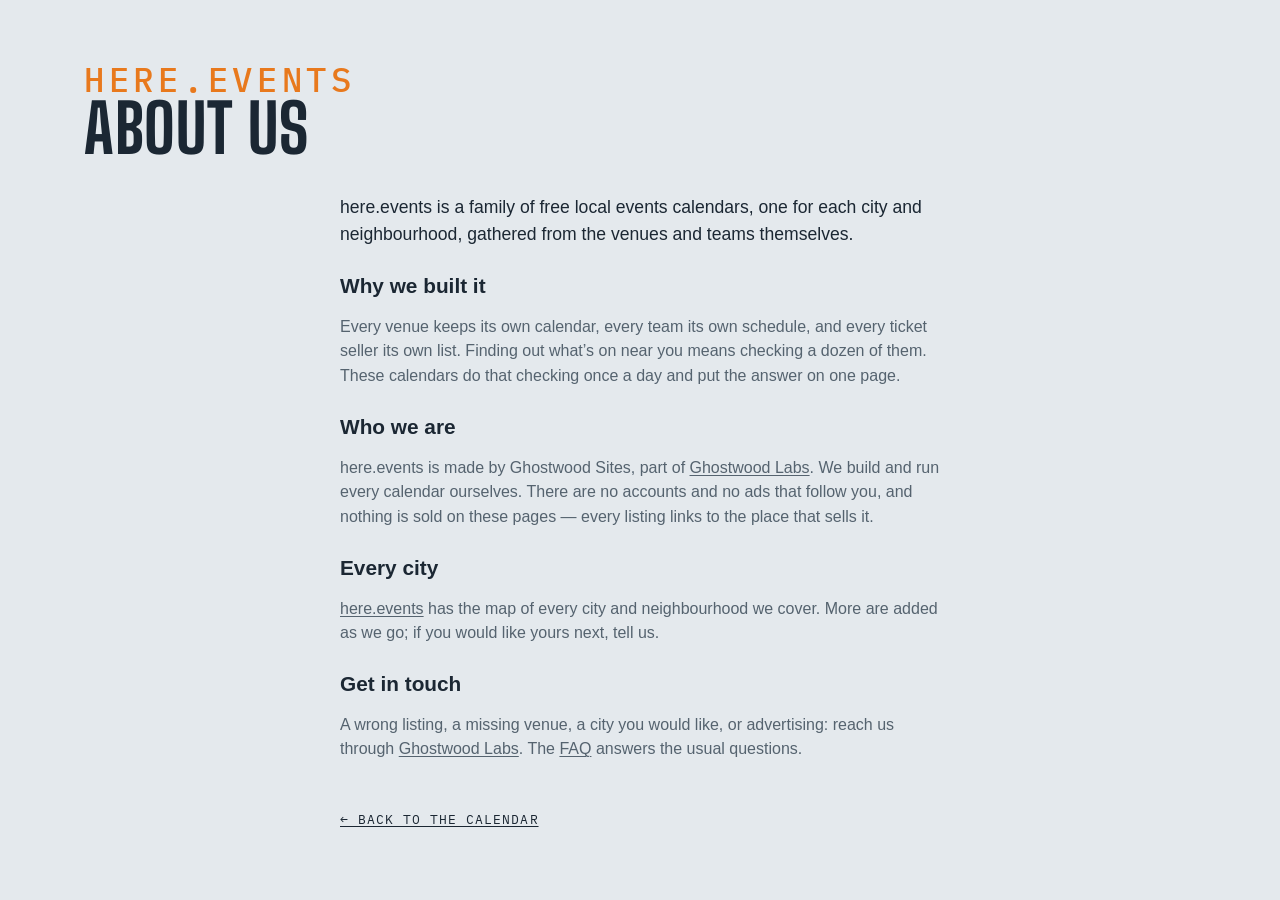
==== site/about.html @ b072924e "Sources and About Us as their own pages, FAQ the same on every site, More Cities centred Co-Authored" ====
<!DOCTYPE html>
<html lang="en">
<head>
<meta charset="utf-8">
<meta name="viewport" content="width=device-width, initial-scale=1, viewport-fit=cover">
<meta name="theme-color" media="(prefers-color-scheme: light)" content="#edf1f4">
<meta name="theme-color" media="(prefers-color-scheme: dark)" content="#141a20">
<script>
  try {
    var t = localStorage.getItem('lqa-theme');
    var PHONE = '(max-width: 640px), (pointer: coarse) and (max-height: 500px)';
    if ((t === 'light' || t === 'dark') && !matchMedia(PHONE).matches) document.documentElement.dataset.theme = t;
  } catch (e) { /* no storage — system it is */ }
</script>
<title>About Us — here.events</title>
<meta name="description" content="About here.events: free local events calendars for each city and neighbourhood, gathered from the venues and teams themselves.">
<link rel="icon" href="favicon.svg" type="image/svg+xml">
<link rel="preconnect" href="https://fonts.googleapis.com">
<link rel="preconnect" href="https://fonts.gstatic.com" crossorigin>
<link href="https://fonts.googleapis.com/css2?family=Big+Shoulders:opsz,wght@10..72,500;10..72,700&family=IBM+Plex+Mono:wght@400;500&display=swap" rel="stylesheet">
<link rel="stylesheet" href="styles.css?v=__V__">
<script src="city.js?v=__V__"></script>
</head>
<body>

<!-- the Ghostwood Labs mark, drawn once; the masthead and the footer <use> it -->
<svg width="0" height="0" style="position:absolute" aria-hidden="true">
  <symbol id="gw-mark" viewBox="0 0 576 576">
    <g fill="none" stroke="currentColor" stroke-width="24" stroke-linecap="round" stroke-linejoin="round">
      <path d="M300.19 51.03A26 26 0 0 1 275.81 51.03L235.63 29.71A26 26 0 0 0 210.57 30.08L103.63 91.02A26 26 0 0 0 90.5 113.61L90.5 161.4A26 26 0 0 1 77.38 183.98L39.62 205.52A26 26 0 0 0 26.5 228.1L26.5 347.9A26 26 0 0 0 39.62 370.48L77.38 392.02A26 26 0 0 1 90.5 414.6L90.5 462.39A26 26 0 0 0 103.63 484.98L210.57 545.92A26 26 0 0 0 235.63 546.29L275.81 524.97A26 26 0 0 1 300.19 524.97L340.37 546.29A26 26 0 0 0 365.43 545.92L472.37 484.98A26 26 0 0 0 485.5 462.39L485.5 414.6A26 26 0 0 1 498.62 392.02L536.38 370.48A26 26 0 0 0 549.5 347.9L549.5 228.1A26 26 0 0 0 536.38 205.52L498.62 183.98A26 26 0 0 1 485.5 161.4L485.5 113.61A26 26 0 0 0 472.37 91.02L365.43 30.08A26 26 0 0 0 340.37 29.71L300.19 51.03Z"/>
      <path d="M288 57.5L288 177.5"/>
      <path d="M288 518.5L288 403.5"/>
      <path d="M90.5 176.5L144.63 204.58A26 26 0 0 0 169.19 204.26L209.58 181.92A26 26 0 0 0 223 159.17L223 101.5L158.5 137.5"/>
      <path d="M485.5 176.5L431.37 204.58A26 26 0 0 1 406.81 204.26L366.42 181.92A26 26 0 0 1 353 159.17L353 101.5L417.5 137.5"/>
      <path d="M157 211L157 287.5"/>
      <path d="M419 211L419 287.5"/>
      <path d="M90.5 399.5L144.63 371.42A26 26 0 0 1 169.19 371.74L209.58 394.08A26 26 0 0 1 223 416.83L223 474.5L158.5 438.5"/>
      <path d="M485.5 399.5L431.37 371.42A26 26 0 0 0 406.81 371.74L366.42 394.08A26 26 0 0 0 353 416.83L353 474.5L417.5 438.5"/>
      <path d="M26.5 288L92 325.5L92 250.5"/>
      <path d="M549.5 288L484 325.5L484 250.5"/>
    </g>
  </symbol>
</svg>

<!-- About us (Steve, 2026-10-29: "Create an about us section just to the left of FAQ, make it work
     the same"): one shared page for every city, word for word, like the FAQ. Styled by .ad-page. -->
<header class="masthead">
  <div class="masthead-text">
    <p class="eyebrow">here.events</p>
    <h1>About Us</h1>
  </div>
</header>
<main class="ad-page about-page">
  <p class="ad-lead">here.events is a family of free local events calendars, one for each city and neighbourhood, gathered from the venues and teams themselves.</p>

  <h2>Why we built it</h2>
  <p>Every venue keeps its own calendar, every team its own schedule, and every ticket seller its own list. Finding out what’s on near you means checking a dozen of them. These calendars do that checking once a day and put the answer on one page.</p>

  <h2>Who we are</h2>
  <p>here.events is made by Ghostwood Sites, part of <a href="https://ghostwoodlabs.com/" rel="noopener">Ghostwood Labs</a>. We build and run every calendar ourselves. There are no accounts and no ads that follow you, and nothing is sold on these pages — every listing links to the place that sells it.</p>

  <h2>Every city</h2>
  <p><a href="https://here.events/">here.events</a> has the map of every city and neighbourhood we cover. More are added as we go; if you would like yours next, tell us.</p>

  <h2>Get in touch</h2>
  <p>A wrong listing, a missing venue, a city you would like, or advertising: reach us through <a href="https://ghostwoodlabs.com/" rel="noopener">Ghostwood Labs</a>. The <a href="faq.html">FAQ</a> answers the usual questions.</p>

  <a class="ad-back" href="./">← Back to the calendar</a>
</main>
</body>
</html>
---- site/styles.css ----
/* Lower Queen Anne Events — overcast-sky palette, marquee display type. */

:root {
  --sky: #e4e9ed;        /* overcast paper (a step down from #edf1f4, Steve 2026-10-12: "a little less glaring") */
  --mist: #f7f9fb;       /* card surface (was pure white) */
  --ink: #1b2733;        /* Puget ink */
  --ink-soft: #55636f;
  --ink-bright: #1b2733; /* the logo: pure white in the dark palette, ink here */
  --line: #c3ccd4;
  --gold: #e8791d;       /* Space Needle "Galaxy Gold" */
  --gold-soft: #fbe9d8;
  /* Color coding is muted (a step back from the pure primaries) and each
     group keeps to its own family so a dot or stripe reads as what it is:
     venues are cool (blue → violet → teal), event types are warm (yellow →
     orange → red → pink). */
  /* venue hues (chips, grid ticks, agenda tags): a sweep from teal through
     blue and violet to magenta, neighbors alternating light and dark */
  /* all three families sit a step back from the pure primaries: the same
     hues, less glare, so the stripes and ticks read after the titles */
  --v-fiserv: #9e2e2e; --v-amfam: #2e9e4f; --v-panther: #6f2e9e; --v-mhl: #9e902e; --v-riverside: #2e8b9e; --v-pabst: #9e2e6b; /* the rooms, one hue each (city.js cssVar), spread round the wheel */
  --v-uihlein: #4a9e2e; --v-wehr: #332e9e; --v-vogel: #9e532e; --v-bradley: #2e9e74; --v-amphitheater: #952e9e; --v-bmo: #879e2e;
  --v-rave: #2e669e; --v-turner: #9e2e45; --v-shank: #2e9e37; --v-cactus: #582e9e; --v-xray: #9e792e; --v-vivarium: #2e9e9a;
  --v-miramar: #9e2e82; --v-statefair: #619e2e;
  --venue-text: 72%;     /* how much of the venue hue the card's venue label keeps (light mode) */
  --tint: 26%;           /* the venue wash behind a series card (light mode; 13% in the dark palette) */
  --row-a: #f3f6f8; --row-b: #d6dde3; /* the list's rows alternate light and dark grey; only a series keeps its venue's hue (Steve, 2026-10-20) */
  /* event-type hues (calendar ticks, agenda right edge): concerts salmon and
     arts crimson keep clear of the brand orange; movies slate = "quiet" */
  --t-concert: #d9664f;
  --t-sports: #d4b106;
  --t-arts: #b8303f;
  --t-movie: #7a8a99;
  --t-community: #d63f9c;
  --t-expo: #2a9d8f;      /* conventions & expos: turquoise, the one hue the types didn't use */
  --t-bar: #c28a12;       /* bar nights: amber, an ale between the sports yellow and concert salmon */
  --alert: #e02b26;       /* cancelled / postponed notes: plain bright red */
  --barh-base: 3.4rem;   /* the pinned filter bar's height (chips 2.25rem + padding) */
  --titleh: 1.7rem;      /* the bar's title line (1.2rem + .5rem gap), added while scrolled */
  --barh: var(--barh-base); /* what the sticky things below the bar offset by */
  --rule: color-mix(in srgb, var(--line), var(--ink-soft)); /* list dividers: a step brighter than --line */
  /* the scorebug (the live game block, .tf-bug): a light panel in this theme, the broadcast's charcoal in the dark one (Steve, 2026-10-12: the charcoal panel on the light card looked bad) */
  --bug-bg: #f9fafb; --bug-frame: #c9d2da; --bug-ink: #1b2733; --bug-soft: #55636f; --bug-dim: #7c8894; --bug-rowline: #d5dce3; --bug-off: #b3bcc5; --bug-muted: #6b7784; --bug-score-bg: #ffffff; --bug-shadow: rgba(15, 25, 35, .10); --bug-redzone: #c8261f;
  --bug-bw: 1px; --frame: var(--line); --frame-w: 1px; /* the game block's frame and the bug's rules: hairlines in the card's line colour here, the 2px broadcast frame in the dark theme (Steve, 2026-10-12: "soften … the borders in general") */
  --cell-mix: 22%; --cell-ink: var(--ink); --cell-bar: 4px; --cell-shadow: none; /* the bug's team cells: a wash of the club colour with a bar of it at the left and ink type, instead of the solid cell ("soften the colors here") */
  --tick-mix: var(--ink); --tick-pct: 65%; /* the refresh countdown ring: the club's colour mixed toward ink here, toward white on the dark ground (the mix itself is written in the .tf-refresh rule: a token holding var(--team-2) would resolve here on :root, where no club colour exists, and come out empty) */
  --dot: color-mix(in srgb, var(--ink-soft) 40%, transparent); /* the dotted underline under the watch strip's links */
  --display: "Big Shoulders", "Arial Narrow", sans-serif;
  --body: -apple-system, BlinkMacSystemFont, "Segoe UI", "Helvetica Neue", sans-serif;
  --mono: "IBM Plex Mono", ui-monospace, Menlo, monospace;
}
/* Dark palette. Applies when the system prefers dark and the visitor hasn't
   picked Light, or whenever they've picked Dark (the toggle sets
   data-theme on <html>; "system" leaves it unset). The two blocks must
   stay identical — CSS has no way to give one ruleset two unrelated
   conditions. */
@media (prefers-color-scheme: dark) {
  :root:not([data-theme="light"]) {
    color-scheme: dark;
    --sky: #141a20; --mist: #1d252e; --ink: #e8edf1; --ink-soft: #9aa7b2; --ink-bright: #ffffff;
    --line: #333f4a; --gold: #f08a33; --gold-soft: #3a2a1a;
    --v-fiserv: #ea8686; --v-amfam: #86eaa3; --v-panther: #c086ea; --v-mhl: #eadd86; --v-riverside: #86d9ea; --v-pabst: #ea86bc;
    --v-uihlein: #9fea86; --v-wehr: #8a86ea; --v-vogel: #eaa786; --v-bradley: #86eac4; --v-amphitheater: #e186ea; --v-bmo: #d5ea86;
    --v-rave: #86b7ea; --v-turner: #ea869a; --v-shank: #86ea8e; --v-cactus: #ab86ea; --v-xray: #eac886; --v-vivarium: #86eae6;
    --v-miramar: #ea86d0; --v-statefair: #b3ea86;
    --venue-text: 100%; --tint: 13%;
    --row-a: #1e252c; --row-b: #2c343c;
    --t-concert: #f0806a; --t-sports: #f2d21b; --t-arts: #d63a4f;
    --t-movie: #8b9db0; --t-community: #e660a8; --t-expo: #4fd1c5; --t-bar: #e3ad3c; --alert: #ff4b3e;
    --bug-bg: #2b2d30; --bug-frame: #c9cdd2; --bug-ink: #f4f4f4; --bug-soft: #d5d8dc; --bug-dim: #b9bec4; --bug-rowline: #5c6167; --bug-off: #6a6d72; --bug-muted: #4a4f56; --bug-score-bg: #fafafa; --bug-shadow: rgba(0, 0, 0, .35); --bug-redzone: #ff7b7b;
  --bug-bw: 2px; --frame: var(--ink-soft); --frame-w: 2px; --cell-mix: 100%; --cell-ink: #fff; --cell-bar: 0px; --cell-shadow: 0 1px 2px rgba(0, 0, 0, .5);
    --bug-bw: 2px; --frame: var(--ink-soft); --frame-w: 2px; --cell-mix: 100%; --cell-ink: #fff; --cell-bar: 0px; --cell-shadow: 0 1px 2px rgba(0, 0, 0, .5);
    --tick-mix: white; --tick-pct: 45%;
    --dot: color-mix(in srgb, var(--ink-soft) 60%, transparent);
  }
}
:root[data-theme="dark"] {
  color-scheme: dark;
  --sky: #141a20; --mist: #1d252e; --ink: #e8edf1; --ink-soft: #9aa7b2; --ink-bright: #ffffff;
  --line: #333f4a; --gold: #f08a33; --gold-soft: #3a2a1a;
  --v-fiserv: #ea8686; --v-amfam: #86eaa3; --v-panther: #c086ea; --v-mhl: #eadd86; --v-riverside: #86d9ea; --v-pabst: #ea86bc;
  --v-uihlein: #9fea86; --v-wehr: #8a86ea; --v-vogel: #eaa786; --v-bradley: #86eac4; --v-amphitheater: #e186ea; --v-bmo: #d5ea86;
  --v-rave: #86b7ea; --v-turner: #ea869a; --v-shank: #86ea8e; --v-cactus: #ab86ea; --v-xray: #eac886; --v-vivarium: #86eae6;
  --v-miramar: #ea86d0; --v-statefair: #b3ea86;
  --venue-text: 100%; --tint: 13%;
  --row-a: #1e252c; --row-b: #2c343c;
  --t-concert: #f0806a; --t-sports: #f2d21b; --t-arts: #d63a4f;
  --t-movie: #8b9db0; --t-community: #e660a8; --t-expo: #4fd1c5; --t-bar: #e3ad3c; --alert: #ff4b3e;
  --bug-bg: #2b2d30; --bug-frame: #c9cdd2; --bug-ink: #f4f4f4; --bug-soft: #d5d8dc; --bug-dim: #b9bec4; --bug-rowline: #5c6167; --bug-off: #6a6d72; --bug-muted: #4a4f56; --bug-score-bg: #fafafa; --bug-shadow: rgba(0, 0, 0, .35); --bug-redzone: #ff7b7b;
  --tick-mix: white; --tick-pct: 45%;
  --dot: color-mix(in srgb, var(--ink-soft) 60%, transparent);
}
:root[data-theme="light"] { color-scheme: light; }

* { box-sizing: border-box; }
html { scroll-behavior: smooth; overflow-x: clip; } /* clip: the footer bleeds to the viewport edges */
@media (prefers-reduced-motion: reduce) { html { scroll-behavior: auto; } }
/* the page is 62rem wide, and steps wider on big screens so event names
   get a single line: the calendar column is fixed, so all of the extra
   width goes to the cards (the footer line follows) */
:root { --pagew: 62rem; }
@media (min-width: 1180px) { :root { --pagew: 72rem; } }
@media (min-width: 1360px) { :root { --pagew: 80rem; } }
body {
  /* no bottom padding: the sticky footer is the page's last thing, and any
     padding here would show as a blank band under it once the list is short.
     A column flex at least a viewport tall, so a short page (the Teams view
     with one team) still puts the footer at the bottom edge */
  display: flex; flex-direction: column; min-height: 100vh; min-height: 100dvh;
  margin: 0 auto; padding: 0 1.25rem; max-width: var(--pagew);
  background: var(--sky); color: var(--ink);
  font: 16px/1.55 var(--body);
}
/* flex items refuse to shrink below their content's minimum width, so one
   unwrappable line (a TV listing, the compact bar's title) would push a whole
   section past a phone's edge; let them shrink like blocks */
body > * { min-width: 0; }
a { color: inherit; text-underline-offset: 2px; }
:focus-visible { outline: 2px solid var(--ink-soft); outline-offset: 2px; }

/* ---- masthead ---- */
.masthead {
  display: flex; flex-wrap: wrap; gap: 1.5rem; align-items: flex-end;
  justify-content: space-between; padding: 2.5rem 0 1rem;
}
.eyebrow {
  font-family: var(--mono); font-size: .8rem; letter-spacing: .12em;
  text-transform: uppercase; color: var(--gold); margin: 0 0 .3rem;
}
h1 {
  font-family: var(--display); font-weight: 700; font-size: clamp(2.6rem, 7vw, 4.2rem);
  line-height: .92; text-transform: uppercase; letter-spacing: .01em; margin: 0;
}
.masthead-text { min-width: 0; max-width: 100%; } /* a flex item would grow to its widest line and push past a phone's edge */
/* "More Cities" (See All until 2026-10-13, Other Places until 2026-10-18): the pill before the theme pill, to the same map (Steve, 2026-10-12); in the pinned bar the chip's text folds away and the map glyph stays */
/* Add To My Calendar: the first of the masthead's tools (Steve, 2026-10-26, "should move here" — beside More Cities; in the bar from 2026-09-16 until then), sized like the More Cities pill beside it */
.masthead-tools #subscribeBtn { order: 3; display: inline-flex; align-items: center; gap: .45rem; min-height: calc(1.7rem + 8px); padding: 0 .95em; }
.masthead-tools #subscribeBtn svg { width: 1rem; height: 1rem; flex: none; }
.masthead-tools #subscribeBtn:hover { border-color: var(--ink-soft); }
.bar-title .masthead-tools #subscribeBtn { min-height: 1.7rem; padding: 0 .5em; } /* icon-only in the title line, like the pill (the label rule is .bar-title .masthead-tools .chip span) */
.masthead-tools .see-all { order: 4; display: inline-flex; align-items: center; gap: .45rem; min-height: calc(1.7rem + 8px); padding: 0 .95em; text-decoration: none; }
.masthead-tools .see-all svg { width: 1rem; height: 1rem; fill: none; stroke: currentColor; stroke-width: 1.6; stroke-linejoin: round; stroke-linecap: round; }
.masthead-tools .see-all:hover { border-color: var(--ink-soft); }
.bar-title .masthead-tools .see-all { min-height: 1.7rem; padding: 0 .5em; }
/* the mark and the name as one thing: the mark stretches to the text's
   height (eyebrow + title) and keeps square, in the footer mark's white */
.masthead { --mast-title: clamp(2.6rem, 7vw, 4.2rem); } /* the title's size; the eyebrow and the mark are cut from it */
.masthead h1 { font-size: var(--mast-title); }
/* the picture (Steve, 2026-09-21: line art, the Needle's crown the focus):
   the top of the Space Needle from the Highsmith aerial, traced to single
   smooth lines at build (a gradient-magnitude pass over the photo, see the
   memory note), a 4.5:1 window from the spire tip to the Queen Anne treeline
   with the Needle centred and the Cascades ridge behind
   (design/lqa-masthead-lines-gen.py). The
   drawing is a luminance mask (masthead-lines.png, white = line) over a box
   of ink, so the lines are the palette's own ink in either theme. A band
   behind the masthead, the Needle toward the right, dissolving into the page
   on every side — no hard edge where the art stops (Steve, 2026-09-21) */
.masthead { min-height: 11rem; overflow: hidden; isolation: isolate; } /* a slim band (Steve, 2026-09-20: minimal) */
.masthead-photo { /* the drawing fills the gap between the name and the theme pill (Steve, 2026-10-05: "in all the modes try to make it fill this space"): a flex item between them, as tall as the band (the negative margins reach over the band's padding) */
  order: 1; flex: 1 1 0; align-self: stretch; min-width: 0; z-index: -1;
  margin: -2.5rem 0 -1rem; pointer-events: none;
  background: #fff; opacity: .9; /* white lines on the dark palette, black on the light one (Steve: "white and black with antialiasing") */
  -webkit-mask-image: url(masthead-lines.png), linear-gradient(to right, transparent 0%, #000 10%, #000 92%, transparent 100%), linear-gradient(to bottom, #000 0%, #000 58%, transparent 100%);
  mask-image: url(masthead-lines.png), linear-gradient(to right, transparent 0%, #000 10%, #000 92%, transparent 100%), linear-gradient(to bottom, #000 0%, #000 58%, transparent 100%);
  -webkit-mask-size: auto 100%, 100% 100%, 100% 100%; mask-size: auto 100%, 100% 100%, 100% 100%; /* the drawing at the band's height, however wide the gap: the Needle stays whole, the ridge beside it shows as far as the gap allows */
  -webkit-mask-position: 50% 0%, 0 0, 0 0; mask-position: 50% 0%, 0 0, 0 0; /* the Needle is at the drawing's centre, so its spire is the centre of the gap at every width (Steve, 2026-10-05: "make the center the top of the needle") */
  -webkit-mask-repeat: no-repeat; mask-repeat: no-repeat;
  mask-mode: luminance, alpha, alpha;
  -webkit-mask-composite: source-in; mask-composite: intersect;
}
.masthead-tools { order: 2; }
:root[data-theme="light"] .masthead-photo { background: #000; opacity: .7; }
@media (prefers-color-scheme: light) { :root:not([data-theme="dark"]) .masthead-photo { background: #000; opacity: .7; } }
.masthead-text { position: relative; }
.masthead .eyebrow { font-size: calc(var(--mast-title) * .5); font-weight: 500; letter-spacing: .14em; margin-bottom: .1rem; line-height: 1; } /* "Seattle": half the title's size (Steve, 2026-09-16: twice the quarter it was), a shade bolder */
/* the masthead's tools (Steve, 2026-09-14): Add To My Calendar (back here
   2026-10-26), the More Cities pill and the theme pill at the masthead's
   right end — the bar below keeps its room for the switch, filters, search,
   the clubs and the season calendar chip */
.masthead { position: relative; }
.masthead-tools { display: flex; align-items: center; gap: .6rem; flex: none; margin-left: auto; }
.sub { color: var(--ink-soft); max-width: 34rem; margin: .8rem 0 0; }

.updated { /* the "Updated …" stamp: an eyebrow line under the title, spaced like the one above it */
  margin: .3rem 0 0; min-height: 1em;
}
/* Solid-ink pill with the page background as its text — a dark pill in
   light mode, a light one in dark — softened on hover (the event sheet's
   Tickets button). */
.btn-cal {
  display: inline-flex; align-items: center; gap: .55em; margin: auto 0;
  font: 600 1rem/1 var(--body); color: var(--sky); background: var(--ink);
  border: 0; border-radius: 999px; padding: .85em 1.4em .85em 1.15em; cursor: pointer;
  transition: background .15s, color .15s;
}
.btn-cal svg { width: 1.15em; height: 1.15em; flex: none; }
.btn-cal:hover { background: var(--ink-soft); color: var(--sky); }
/* the subscribe pop: app.js placeSubscribePop fixes it under the masthead's
   Add To My Calendar button (right edges aligned); these are the fallback
   position and the look */
.pop {
  position: absolute; right: 0; top: calc(100% + 1.1rem); z-index: 10;
  width: min(18rem, 100%); background: var(--mist); border: 1px solid var(--line);
  border-radius: 8px; padding: 1rem 1.1rem; box-shadow: 0 8px 28px rgba(15, 25, 35, .18);
  font-size: .92rem;
}
.pop p { margin: 0 0 .6rem; }
.pop > :last-child { margin-bottom: 0; }
/* everything in the pop sits on one centre line: the checkbox row, the
   three named calendar tiles, the QR / Copy Link chips, then the note */
.pop-tiles { display: grid; grid-template-columns: repeat(3, 4.6rem); justify-content: center; gap: .6rem; margin: 0 0 .7rem; }
.pop-tools { display: flex; justify-content: center; gap: .5rem; margin: 0 0 .9rem; }
.pop-tools .chip { display: inline-flex; align-items: center; gap: .4rem; text-decoration: none; padding: .45em .85em; }
.pop-tools .chip svg { width: 1rem; height: 1rem; flex: none; color: var(--gold); }
.pop-tools .chip:hover { border-color: var(--ink-soft); }
/* Copy Link: a check replaces the icon for a moment after copying */
.pop-tools .chip.is-done svg { display: none; }
.pop-tools .chip.is-done::before { content: "✓"; font-weight: 700; line-height: 1; }
.qr-panel { text-align: center; margin-bottom: .6rem; }
#qrImg {
  display: inline-block; width: 170px; height: 170px;
  background: #fff; padding: 6px; border-radius: 8px;
}
#qrImg svg { display: block; width: 100%; height: 100%; }
/* a tile: the service's icon over its name */
.tile {
  display: grid; justify-items: center; gap: .4rem;
  padding: .6rem .3rem .5rem; border: 1px solid var(--line); border-radius: 10px;
  background: var(--sky); text-decoration: none; color: var(--ink-soft);
}
.tile-logo { width: 2.4rem; height: 2.4rem; border-radius: 8px; object-fit: contain; }
.tile span { font-family: var(--mono); font-size: .62rem; text-transform: uppercase; letter-spacing: .08em; line-height: 1; }
.tile:hover { border-color: var(--ink-soft); color: var(--ink); }
/* ---- filter bar: one row of matching chips ---- */
/* Funnel (filters), Reset, Copy link, Add To Calendar, then the theme toggle
   at the right end. position: relative makes the bar the box the subscribe
   pop hangs from. */
.filterbar {
  display: flex; flex-wrap: nowrap; gap: .6rem; align-items: center;
  margin: .75rem 0 0; position: relative;
}
.filterbar > * { flex-shrink: 0; }
.filterbar .chip {
  display: inline-flex; align-items: center; gap: .45rem; min-height: 2.25rem;
  position: relative; /* for the visually-hidden labels in .is-tight */
}
.filterbar .chip svg { width: 1rem; height: 1rem; flex: none; }
.filterbar .chip:not(:disabled):hover { border-color: var(--ink-soft); }
/* the funnel's chevron is the panel's open/closed indicator. Its outline is
   deliberately the same whether or not a filter is active — Reset lighting
   up is the "something's filtered" signal. */
/* The bar can't wrap. When its content wouldn't fit — app.js measures and
   sets .is-tight — the view switch's words go (see .view-toggle); the labeled
   Add To My Calendar chip that used to shed its label here left the bar for
   the masthead 2026-10-26. */
/* the Teams chip is a switch: solid while its view is on show */
/* the view switch: list | month | home teams, a three-stop pill like the theme's (same rules, .view-toggle) */
.view-toggle[data-active="month"] .theme-knob { left: calc(3px + var(--tt)); }
.view-toggle[data-active="teams"] .theme-knob { left: calc(3px + 2 * var(--tt)); }
.view-toggle button[aria-checked="true"] { color: var(--sky); }
/* while the Teams view is up the agenda's own controls step aside — the
   filters, search, the Today floater, Add To Calendar and the phone's calendar chip */
html.teams-open .search-wrap,
html.teams-open .cal-toggle { display: none; } /* Add To Calendar stays: in Teams mode it offers the club's season feed */
html.teams-open #calToday { display: none; }
.cal-side:not(.is-float) .cal { margin-bottom: 1.6rem; } /* room for the TODAY tab below the docked card */
/* the search box: a chip that takes typing, a magnifier at its right end and
   no placeholder; it gives up width first when the row gets tight */
.filterbar .search-wrap { position: relative; display: flex; flex: 1 1 10rem; min-width: 10rem; max-width: none; } /* the whole of the row's slack (Steve, 2026-10-24, "span the full width"; capped at 28rem from 2026-09-15 until then) */ /* takes whatever room the row has left, never less than a word's worth: the chips drop their labels first (is-tight) */
#searchBox {
  width: 100%; font: 500 .85rem/1 var(--body); color: var(--ink); background: var(--mist);
  border: 1px solid var(--line); border-radius: 999px; padding: .5em 2.4em .5em .95em; min-height: 2.25rem;
  -webkit-appearance: none; appearance: none;
}
#searchBox::-webkit-search-cancel-button { margin-right: .2em; }
/* hover and focus both just brighten the edge — no orange ring on a text box */
#searchBox:hover { border-color: var(--ink-soft); }
#searchBox:focus, #searchBox:focus-visible { outline: none; border-color: var(--ink); }
.search-wrap svg {
  position: absolute; right: .85rem; top: 50%; width: 1rem; height: 1rem;
  transform: translateY(-50%); color: var(--ink-soft); pointer-events: none;
}
/* Right end of the bar, left to right: the calendar chip (narrow layouts
   only), then the season calendar chip (DOM order keeps the chips together;
   flex order places them); the search box grows to fill the gap before them.
   Add To My Calendar was the bar's last chip from 2026-09-16 to 2026-10-26. */
#calToggle { order: 2; }
#viewToggle { order: -1; } /* the view switch leads the bar in either mode (Steve, 2026-09-14) */
/* light / dark: a two-stop pill at the bar's right end, the ink knob
   sliding under the stop in effect (the system's side until a click) */
.theme-toggle {
  position: relative; display: inline-flex; order: 5;
  padding: 3px; border: 1px solid var(--line); border-radius: 999px; background: var(--mist);
}
.theme-toggle { --tt: 2rem; cursor: pointer; } /* stop width — wider on phones for the tap target; the rim and the knob are click targets too (a press anywhere steps the pill) */
.theme-toggle button {
  position: relative; z-index: 1; width: var(--tt); height: 1.7rem; cursor: pointer;
  background: none; border: 0; padding: 0; color: var(--ink-soft); border-radius: 999px;
  display: grid; place-items: center;
}
.theme-toggle button svg { width: 1rem; height: 1rem; }
.theme-toggle button[aria-checked="true"] { color: var(--sky); } /* still a click target: any stop flips */
.theme-toggle button:not([aria-checked="true"]):hover { color: var(--ink); }
.theme-knob {
  position: absolute; top: 3px; left: 3px; width: var(--tt); height: calc(100% - 6px);
  border-radius: 999px; background: var(--ink); transition: left .18s; /* ink knob, page-colored icon — like a checked box */
}
.theme-toggle[data-active="dark"] .theme-knob { left: calc(3px + var(--tt)); }
.theme-toggle[data-active="system"] .theme-knob { left: calc(3px + 2 * var(--tt)); }
@media (prefers-reduced-motion: reduce) { .theme-knob { transition: none; } }
/* the view stops carry their words — List · Month · Teams — while the bar has room (Steve, 2026-10-24,
   "span the full width … display text for the icons if there is space"; Kona first, every city the same day):
   is-tight (app.js fitFilterBar / fitTeamStrip) drops them back to icons, and the ink knob is measured under
   the lit stop by app.js placeKnob (--knob-x/--knob-w), whatever its width. After the .theme-toggle rules so
   width: auto wins. */
.view-toggle button { width: auto; min-width: var(--tt); padding: 0 .7rem 0 .55rem; gap: .4rem; display: inline-flex; align-items: center; justify-content: center; }
.view-toggle .vt-label { font: 500 .8rem/1 var(--body); letter-spacing: .01em; white-space: nowrap; }
.filterbar.is-tight .view-toggle button { padding: 0; width: var(--tt); }
.filterbar.is-tight .vt-label { display: none; }
.view-toggle[data-active] .theme-knob { left: var(--knob-x, 3px); width: var(--knob-w, var(--tt)); transition: left .18s, width .18s; }
@media (prefers-reduced-motion: reduce) { .view-toggle[data-active] .theme-knob { transition: none; } }
/* the Filter button rides at the end of the view pill, past a hairline, in every mode (Steve, 2026-10-24,
   "for all sites, and modes combine these"): icon + word like the stops, the word going with is-tight; while
   the panel is open it wears the ink like a knob of its own. It is not a stop: the knob never moves to it. */
.view-toggle .vt-filter { width: auto; min-width: var(--tt); padding: 0 .7rem 0 .55rem; } /* a stop like the others — no divider (Steve, 2026-10-24: "vert lines should be consistent") */
.filterbar.is-tight .view-toggle .vt-filter { width: auto; padding: 0 .35rem 0 .4rem; }
.view-toggle .vt-filter[aria-expanded="true"], .view-toggle .vt-filter[aria-expanded="true"]:hover { background: var(--ink); color: var(--sky); border-radius: 999px; }
/* the bar stays pinned at the top while the list scrolls (--barh is its
   height — the month dividers and the calendar strip stick just below it);
   the panel floats open under it, over the content, which stays put */
.filter-area {
  position: sticky; top: 0; z-index: 30; background: var(--sky);
  padding: .55rem 0 .6rem; margin-top: .2rem;
}
.filter-area .filterbar { margin: 0; }
/* the pinned bar's title: one slim line above the chips in the masthead's
   face, shown once the masthead itself has scrolled off; --titleh is what
   it adds to the bar, and html.is-scrolled adds that to --barh */
.bar-title { /* one size for all three parts */
  display: flex; align-items: baseline; gap: .9rem; white-space: nowrap;
  font-family: var(--display); font-weight: 700; font-size: 1.1rem; line-height: 1.2rem;
  text-transform: uppercase; letter-spacing: .02em; margin: 0 0 .5rem;
}
.bar-title[hidden] { display: none; } /* an author display beats the UA [hidden] rule */
.eyebrow[hidden], .bar-eyebrow[hidden] { display: none; } /* an empty eyebrow (a city with no neighbourhood) takes no room */
.bar-name { min-width: 0; overflow: hidden; text-overflow: ellipsis; } /* the title gives way first */
.bar-eyebrow { /* "Seattle" and "Updated …" in the masthead's eyebrow face */
  flex: none; font-family: var(--mono); font-weight: 400; letter-spacing: .08em; color: var(--gold);
}
#barUpdated { display: none; } /* the stamp is the footer's alone (Steve, 2026-09-16) */
html.is-scrolled { --titleh: 2.2rem; --barh: calc(var(--barh-base) + var(--titleh)); } /* the title line carries the masthead's tools while scrolled (app.js markStuck moves them): 1.7rem chips + the .5rem gap */
/* the tools in the title line: icon-only chips a size down, the theme pill scaled to match, at the line's right end (the pop still hangs from the bar below) */
.bar-title .masthead-tools { align-self: center; margin-left: auto; gap: .4rem; }
.bar-title .masthead-tools .chip { min-height: 1.7rem; padding: .2em .5em; }
.bar-title .masthead-tools .chip span { position: absolute; width: 1px; height: 1px; overflow: hidden; clip: rect(0 0 0 0); white-space: nowrap; }
.bar-title .masthead-tools .chip svg { width: 1rem; height: 1rem; }
.bar-title .theme-toggle { zoom: .8; }
.filter-panel {
  position: absolute; left: 0; right: 0; top: calc(100% + .5rem); z-index: 20;
  background: var(--mist); border: 1px solid var(--line);
  border-radius: 10px; padding: 1rem 1.1rem;
  box-shadow: 0 12px 36px rgba(0, 0, 0, .3);
  max-height: calc(100vh - 8rem); max-height: calc(100dvh - 8rem); overflow-y: auto;
}
/* Kayak-style panel: columns of checkbox rows, Select all | Clear all links
   per group, an "only" link on hover, and an event count on the right. */
/* the groups sit in columns with a rule between them (a rule above, on
   phones, where they stack) */
.fp-cols { display: grid; grid-template-columns: repeat(auto-fit, minmax(18rem, 1fr)); gap: 1.25rem 0; } /* wide enough that no name wraps; tablets get two columns */
.fp-group { padding: 0 1.25rem; min-width: 0; } /* columns share the width evenly; a long name clips with an ellipsis rather than pushing the next column out of the panel (2026-10-18, the neighbourhood rows) */
.fp-group:first-child { padding-left: 0; }
.fp-group:last-child { padding-right: 0; }
.fp-group + .fp-group { border-left: 1px solid var(--line); }
@media (max-width: 640px) {
  .fp-group { padding: 0; }
  .fp-group + .fp-group { border-left: 0; border-top: 1px solid var(--line); padding-top: 1.1rem; }
}
/* top row: preset chips (the lit one matches the current state) with the
   Sold Out and Holidays switches pushed to the right. They are switches, not
   allow boxes like the rows below (one narrows the list, one adds days), so
   they wear a pill-and-knob face instead of the tick box */
.fp-switch { position: relative; display: flex; align-items: center; gap: .5rem; cursor: pointer; }
.fp-switch input { position: absolute; opacity: 0; width: 1px; height: 1px; }
.sw {
  flex: none; width: 2rem; height: 1.15rem; position: relative;
  border: 1.5px solid var(--ink-soft); border-radius: 1rem; background: var(--mist);
  transition: background .15s, border-color .15s;
}
.sw::after {
  content: ""; position: absolute; top: .1rem; left: .1rem; width: .75rem; height: .75rem;
  border-radius: 50%; background: var(--ink-soft); transition: transform .15s, background .15s;
}
.fp-switch input:checked + .sw { background: var(--ink); border-color: var(--ink); }
.fp-switch input:checked + .sw::after { transform: translateX(.85rem); background: var(--mist); }
.fp-switch:hover .sw { border-color: var(--ink); }
.fp-switch input:focus-visible + .sw { outline: 2px solid var(--ink-soft); outline-offset: 2px; }
.fp-top { display: flex; align-items: center; gap: 1rem; padding: 0 1.25rem; margin: 0 0 1.1rem; }
/* one row that scrolls sideways at every width, never wraps (Steve,
   2026-09-22); a right-edge fade (.is-more-right, app.js presetEdge) says
   more chips sit beyond the edge and lifts once scrolled to the end */
.fp-presets { display: flex; flex-wrap: nowrap; align-items: center; gap: .4rem; flex: 1; min-width: 0; overflow-x: auto; scrollbar-width: none; padding: 2px 0; scroll-padding: 0 1rem; }
.fp-presets::-webkit-scrollbar { display: none; }
.fp-presets.is-more-right { -webkit-mask-image: linear-gradient(to right, #000 calc(100% - 2.6rem), transparent); mask-image: linear-gradient(to right, #000 calc(100% - 2.6rem), transparent); }
.fp-preset { flex: none; }
.fp-soldout { margin-left: auto; white-space: nowrap; flex: none; }
.fp-holidays { white-space: nowrap; flex: none; }
.fp-preset { font-size: .8rem; padding: .4em .85em; min-height: 2rem; }
.fp-preset:hover { border-color: var(--ink-soft); }
.fp-preset.is-on { background: var(--ink); color: var(--sky); border-color: var(--ink); }
.fp-group h3 {
  white-space: nowrap; /* never wraps (Steve, 2026-09-22) */
  font-family: var(--mono); font-size: .68rem; text-transform: uppercase;
  letter-spacing: .1em; color: var(--ink); margin: 0 0 .35rem; font-weight: 700; /* bold, ink (Steve, 2026-09-22) */
  display: flex; align-items: baseline; gap: .6rem;
}
/* All · None at the heading's right end: plain words in the heading's own face, not chips */
.fp-allnone { margin-left: auto; display: inline-flex; align-items: baseline; gap: .35rem; font-weight: 500; color: var(--ink-soft); } /* the links stay quiet next to the bold title */
.fp-allnone i { font-style: normal; opacity: .6; }
.fp-set { font: inherit; letter-spacing: inherit; text-transform: inherit; color: var(--ink-soft); background: none; border: 0; padding: 0; cursor: pointer; text-decoration: underline; text-decoration-color: color-mix(in srgb, var(--ink-soft) 50%, transparent); text-underline-offset: 2px; }
.fp-set:hover { color: var(--ink); text-decoration-color: currentColor; }
.fp-list { display: flex; flex-direction: column; }
.fp-list + h3 { margin-top: 1rem; } /* a second group stacked in the same column */
.fp-list[hidden] + h3 { margin-top: 0; } /* a group folded away leaves the next heading level with the other columns' */
.fp-row { display: flex; align-items: center; gap: .5rem; padding: .3rem .35rem; border-radius: 6px; }
.fp-row:hover { background: var(--sky); }
.fp-check { position: relative; display: flex; align-items: center; gap: .6rem; cursor: pointer; min-width: 0; }
/* the Show | Hide pair at the row's end (Steve, 2026-09-22, third pass):
   two small words joined into one pill. Neither lit = no preference; the
   lit one is ink. Hide lit strikes the row's name */
.fp-seg { flex: none; display: inline-flex; margin-left: auto; border: 1.5px solid var(--line); border-radius: 999px; background: var(--mist); overflow: hidden; }
.fp-seg-b {
  font: inherit; font-size: .68rem; line-height: 1; letter-spacing: .02em; color: var(--ink-soft);
  background: none; border: 0; padding: .28rem .55rem; margin: 0; cursor: pointer;
}
.fp-seg-b + .fp-seg-b { border-left: 1.5px solid var(--line); }
.fp-seg-b:hover { color: var(--ink); background: color-mix(in srgb, var(--ink) 8%, transparent); }
.fp-seg-b[aria-pressed="true"] { color: var(--mist); background: var(--ink); }
.fp-seg-b:focus-visible { outline: 2px solid var(--ink-soft); outline-offset: 2px; }
.fp-check:hover .fp-name { color: var(--ink); }
.fp-name { font-size: .88rem; display: flex; align-items: center; gap: .45rem; white-space: nowrap; min-width: 0; }
.fp-name > * { overflow: hidden; text-overflow: ellipsis; } /* never wraps; a too-narrow column clips with an ellipsis */
.fp-name a { text-decoration-color: var(--line); }
.fp-name a:hover { text-decoration-color: var(--ink-soft); }
.fp-row:has(.fp-seg[data-mode="ex"]) .fp-name { opacity: .55; } /* a hidden row reads dimmed — the colour change alone, no strike-through (Steve, 2026-10-05) */
/* a city-wide site folds its column by neighbourhood (seattle-events, 2026-10-18): the neighbourhood's row carries a chevron that
   opens the rooms under it, indented behind a hairline; its Show | Hide pair works every room at once */
.fp-hood .fp-name { font-weight: 600; }
.fp-fold { flex: none; width: 1.15rem; height: 1.15rem; display: inline-flex; align-items: center; justify-content: center; border: 0; border-radius: 4px; background: none; padding: 0; margin: 0 -.1rem 0 -.2rem; color: var(--ink-soft); cursor: pointer; }
.fp-fold:hover { color: var(--ink); background: color-mix(in srgb, var(--ink) 8%, transparent); }
.fp-fold svg { width: .72rem; height: .72rem; transition: transform .15s; }
.fp-fold[aria-expanded="true"] svg { transform: rotate(90deg); }
.fp-sub { display: flex; flex-direction: column; margin: 0 0 .25rem 1rem; padding-left: .3rem; border-left: 1px solid var(--line); }
.fp-sub[hidden] { display: none; }
.fp-tail .fp-name { color: var(--ink-soft); font-style: italic; } /* the "More rooms" row at a group's foot: the rooms the usual view hides, folded (2026-10-18) */
.fp-tail:has(.fp-seg[data-mode="ex"]) .fp-name { opacity: 1; } /* it is usually all-Hide; dimming it too would make it vanish */
/* three groups — the two venue lists (Lower Queen Anne the wider), Teams
   (Steve, 2026-09-20; Capacity rows dropped 2026-09-22) */
@media (min-width: 641px) and (max-width: 899px) { .fp-tree .fp-cols { grid-template-columns: 1.1fr 1fr; } .fp-tree .fp-group:nth-child(3) { grid-column: 1; border-left: 0; padding-left: 0; padding-right: 1.25rem; border-top: 1px solid var(--line); padding-top: 1rem; margin-top: -.25rem; } } /* tablets: two columns, Teams under Lower Queen Anne (three squeezed the headings into wraps) */
@media (min-width: 900px) { .fp-tree .fp-cols { grid-template-columns: 1.15fr 1fr 1fr; } .fp-tree { right: auto; width: min(100%, 58rem); } } /* three columns of about twelve rows each (Festivals under Home Teams, 2026-10-05); the panel no wider than they need — it used to run the toolbar's width and stretch the rows across it (Steve: "feel free to shrink the width of the filter pop up") */
.fp-note { font-family: var(--mono); font-size: .66rem; color: var(--ink-soft); letter-spacing: .04em; margin-left: .35rem; } /* a band's seat range after its name */
.chip {
  font: 500 .85rem/1 var(--body); cursor: pointer; border-radius: 999px;
  padding: .5em .95em; background: var(--mist); color: var(--ink);
  border: 1px solid var(--line);
}

/* ---- agenda layout: list + docked mini calendar ---- */
.agenda { margin-top: 1.6rem; }
/* the view note: one plain line above the list while the view is not the
   usual one, the way back at its right (app.js renderViewNote) */
.view-note { display: flex; align-items: center; gap: .8rem; flex-wrap: wrap; margin: 0 0 1.1rem; padding: .55rem .9rem; border: 1px solid var(--line); border-radius: 10px; background: var(--mist); font-size: .88rem; }
.fp-group h3[hidden], .fp-list[hidden] { display: none; } /* a group with no rows in this city folds away with its heading (the flex displays above would otherwise beat [hidden]; Steve, 2026-10-11) */
.view-note[hidden] { display: none; }
.view-note .chip { margin-left: auto; font-size: .78rem; padding: .3em .75em; min-height: 1.9rem; }
/* the toast: a word above the footer after hiding something from the sheet, with Undo */
.toast { position: fixed; left: 50%; bottom: calc(3.6rem + env(safe-area-inset-bottom)); transform: translateX(-50%); z-index: 40; display: flex; align-items: center; gap: 1rem; padding: .6rem .6rem .6rem 1rem; border-radius: 999px; background: var(--ink); color: var(--sky); font-size: .88rem; box-shadow: 0 12px 36px rgba(0, 0, 0, .35); max-width: calc(100vw - 2rem); }
.toast[hidden] { display: none; }
.toast button { font: 700 .82rem/1 var(--body); color: var(--gold); background: none; border: 1px solid color-mix(in srgb, var(--sky) 35%, transparent); border-radius: 999px; padding: .45em .9em; cursor: pointer; }
.toast button:hover { border-color: var(--sky); }
.agenda, .teams { margin-bottom: 1.5rem; } /* the gap above the footer (its own top margin is auto) */
.agenda-layout {
  display: grid; grid-template-columns: minmax(0, 1fr) 18rem;
  gap: 0 2.5rem; align-items: start;
}
.agenda-layout > ol { grid-column: 1; }
.cal-side { position: sticky; top: calc(var(--barh) + .5rem); grid-column: 2; grid-row: 1; } /* same offset under the bar as the pops */
/* the Add To Calendar pop hangs over the docked calendar (same width, same right edge)
   and is shorter, so the calendar steps out while the pop is open */
.cal-side:not(.is-float) .cal { transition: opacity .15s; }
html.pop-open .cal-side:not(.is-float) .cal { opacity: 0; pointer-events: none; }
/* Below the page's full width (62rem + padding) the calendar never docks —
   beside the list it would squeeze the cards to a sliver — so from here
   down it floats over the list instead. */
@media (max-width: 1023px) {
  .agenda-layout { display: flex; flex-direction: column; }
  /* the grid's align-items: start carries over; the strip must span the
     column or it shrinks to its content (it has none, so its right edge —
     where the handle hangs — would be the left edge of the page) */
  .cal-side { align-self: stretch; width: 100%; }
  /* a zero-height sticky strip, first in the column, carrying the handle
     (hanging off its right end) and the floating calendar; both ride along
     as the list scrolls */
  .cal-side { order: -1; height: 0; top: calc(var(--barh) + .5rem); z-index: 15; }
  .cal-side.is-float .cal {
    position: absolute; z-index: 14; right: 0; top: 0; /* right under the pinned bar */
    width: min(22rem, 100%);
    max-height: calc(100vh - 5rem); max-height: calc(100dvh - 5rem); overflow-y: auto;
  }
  .cal-side.is-float .cal-month { box-shadow: 0 12px 36px rgba(0, 0, 0, .3); }
}

/* ---- the Month view: the month's events, as the filters leave them, on one calendar ---- */
html.month-open .agenda-layout, html.month-open .cal-toggle { display: none; } /* the list and its mini calendar step aside; the board is the month */
/* ---- the month view: one continuous grid of weeks, square days (Steve, 2026-09-15) ----
   The grid runs from this month on with no end (app.js appends months as
   the sentinel nears the window), sized to the window: seven squares across,
   the page scrolling down them under the pinned filter bar; the ‹ MONTH ›
   header and the weekday row stick under the bar and name the month at the
   top (the sticky footer stays pinned at the bottom as everywhere). A day
   carries its events' names only, as many as fit, the rest folded into
   "+N more" (fitBoardCells); a tap on the day opens the card listing them all. */
.month-board[hidden] { display: none; }
.month-board { margin: 0 auto; max-width: 100%; position: relative; } /* app.js sizeBoard sets its width: seven squares that show the whole month in the window at the top of the page, centred when that is narrower than the page */
.mb-sticky { position: sticky; top: var(--barh); z-index: 6; background: var(--sky); padding-top: 1.9rem; } /* the room is the TODAY tab's, which rises from the header (Steve: an up tab) */
.mb-head { position: relative; } /* the tab and, on a centred board, the vertical month name hang off it */
/* TODAY over the month view's header: the same tab, upside down — rising from the header's top edge */
.cal-head button.cal-today-tab { width: auto; height: auto; min-width: 0; min-height: 0; display: inline-flex; border-radius: 6px 6px 0 0; } /* not the header's arrow-button size, nor the phones' 2.75rem touch minimum */
.cal-head button.cal-today-tab svg { width: .85rem; height: .85rem; }
.cal-head button.cal-today-tab[hidden] { display: none; } /* the override above would otherwise beat [hidden] */
.mb-head .cal-today-tab { top: auto; bottom: 100%; border-top: 2px solid var(--ink-soft); border-bottom: 0; border-radius: 6px 6px 0 0; padding: .24rem .7rem .3rem; box-shadow: 0 -3px 8px rgba(0, 0, 0, .25); }
/* the board centred narrower than the page (sizeBoard's is-narrow): the months' names stand beside their blocks, so the header keeps only ‹ › */
/* …and on a centred board the header goes altogether (Steve, 2026-09-16: "useless" — the names beside the blocks say the month and open the picker; scrolling moves the months); what stays is the sticky anchor, a hair tall, and TODAY as a chip under the filter bar while another month is at the top */
.month-board.is-narrow .mb-head { display: none; }
.month-board.is-narrow .mb-sticky { padding-top: 0; height: .4rem; }
.month-board.is-narrow .mb-sticky > .cal-today-tab { top: .4rem; bottom: auto; border: 2px solid var(--ink-soft); border-radius: 6px; box-shadow: 0 3px 8px rgba(0, 0, 0, .25); } /* painted: the days scroll under it, not through the gap to the bar; the TODAY tab hangs from its foot */
.mb-sticky .mb-head { border-bottom: 2px solid var(--ink-soft); border-radius: 10px; padding-bottom: .3rem; } /* the header on its own: the weekday row went with each month */
.mb-wdays { display: grid; grid-template-columns: repeat(7, minmax(0, 1fr)); background: var(--mist); border: 2px solid var(--ink-soft); border-bottom: 0; border-radius: 10px 10px 0 0; font-family: var(--mono); font-size: .62rem; letter-spacing: .1em; text-transform: uppercase; color: var(--ink-soft); }
.mb-wdays span { padding: .1rem .35rem .3rem; text-align: center; } /* centred over the column (Steve, 2026-09-16) */
/* every month its own block (Steve, 2026-09-15): a framed grid padded to whole weeks with blank slots, a gap between months, its name standing beside it on a centred board */
.mb-month { position: relative; margin-top: .8rem; }
.mb-days { border: 2px solid var(--ink-soft); border-radius: 0 0 10px 10px; overflow: hidden; grid-auto-rows: auto; }
/* the month's name: standing beside its block on a centred board; on a full-width board the pinned ‹ MONTH › bar names the month, so no heading over the block as well (it read twice — Steve's review, 2026-09-16) */
.mb-mname { display: none; font: 700 .95rem/1 var(--display); text-transform: uppercase; letter-spacing: .12em; color: var(--ink); background: none; border: 0; padding: .15rem .1rem .35rem; margin: 0; cursor: pointer; text-align: left; border-radius: 6px; }
.mb-mname:hover { color: var(--ink-soft); }
.month-board.is-narrow .mb-mname { display: block; position: absolute; right: calc(100% + .9rem); top: 50%; translate: 0 -50%; /* centred on its block (Steve, 2026-09-15) */ writing-mode: vertical-rl; transform: rotate(180deg); transform-origin: center; font: 700 var(--mname, 3rem)/1 var(--display); text-transform: uppercase; letter-spacing: .08em; color: var(--ink); background: none; border: 0; padding: 0; margin: 0; cursor: pointer; white-space: nowrap; border-radius: 6px; }
.month-board.is-narrow .mb-mname:hover { color: var(--ink-soft); }
.month-board.is-narrow .mb-mname:focus-visible { outline: 2px solid var(--ink); outline-offset: 4px; }
.month-board.is-short .mb-days > .cal-day { aspect-ratio: auto; height: var(--cellh); } /* a full-width board that would run past the window: the days give up a little height (never under 60% of their width) so the month fits (app.js sizeBoard) */
.mb-days > .cal-day { aspect-ratio: 1; height: auto; display: flex; flex-direction: column; align-items: stretch; gap: .15rem; padding: .3rem .3rem .35rem; cursor: pointer; }
.mb-days > .cal-day:hover { background: color-mix(in srgb, var(--ink) 6%, var(--mist)); }
.mb-days > .cal-day.is-today:hover { background: color-mix(in srgb, var(--ink) 26%, var(--mist)); }
.mb-days > .cal-day.is-blank { aspect-ratio: 1; margin: 0; width: auto; cursor: default; background: color-mix(in srgb, var(--line) 35%, var(--mist)); } /* a padding slot is a cell like the rest, a shade darker */
.mb-days > .cal-day.is-blank:hover { background: color-mix(in srgb, var(--line) 35%, var(--mist)); }
.mb-days .num { font-size: clamp(.72rem, 1.3vw, 1rem); line-height: 1; margin-bottom: .1rem; }
.mb-days .hol { font-size: .58rem; line-height: 1.2; color: var(--gold); letter-spacing: .06em; text-transform: uppercase; }
.mb-days .ticks { display: none; } /* phones only (below) */
/* an event on a day: its name only (Steve, 2026-09-15 — no times), one line in its venue's colour */
/* no venue colours on the names (Steve, 2026-09-15, late): plain ink, a neutral wash on hover and in the day's card */
.mb-ev { display: block; flex: none; width: 100%; text-align: left; font-family: var(--body); font-size: .7rem; line-height: 1.25; color: var(--ink); background: none; border: 0; border-radius: 4px; padding: .12rem .2rem; cursor: pointer; overflow: hidden; text-overflow: ellipsis; white-space: nowrap; font-weight: 600; }
.mb-ev:hover { background: color-mix(in srgb, var(--ink) 10%, transparent); }
.mb-ev[hidden] { display: none; }
.mb-ev.is-off { text-decoration: line-through; opacity: .7; }
.mb-more { flex: none; align-self: flex-start; font: inherit; font-family: var(--mono); font-size: .62rem; color: var(--ink-soft); background: none; border: 0; padding: .1rem .2rem; cursor: pointer; }
.mb-more[hidden] { display: none; }
.mb-more:hover { color: var(--ink); }
.mb-days .cal-day.is-past .mb-ev { opacity: .55; }
.mb-sentinel { height: 1px; }
/* the day's card: opens over the tapped day (the day, grown) and lists everything on it */
.mb-pop { position: fixed; z-index: 31; background: var(--mist); border: 2px solid var(--ink-soft); border-radius: 10px; box-shadow: 0 14px 40px rgba(0, 0, 0, .35); padding: .6rem .7rem .7rem; max-height: min(70vh, 32rem); overflow-y: auto; transform-origin: top left; animation: mb-pop-in .16s ease-out; }
@keyframes mb-pop-in { from { opacity: 0; transform: scale(.94); } to { opacity: 1; transform: none; } }
@media (prefers-reduced-motion: reduce) { .mb-pop { animation: none; } }
@media (max-width: 640px) { .mb-pop { left: 0; right: 0; bottom: 0; top: auto; width: auto; max-height: 70vh; border-radius: 12px 12px 0 0; border-bottom: 0; padding-bottom: calc(.7rem + env(safe-area-inset-bottom, 0px)); transform-origin: bottom center; } } /* a sheet from the foot, like the event's (app.js openDayPop leaves the position to this) */
.mb-pop h3 { font-family: var(--display); font-weight: 700; font-size: 1rem; text-transform: uppercase; letter-spacing: .06em; margin: 0 0 .5rem; display: flex; align-items: baseline; gap: .6rem; }
.mb-pop h3 .mb-pop-n { font-family: var(--mono); font-weight: 400; font-size: .68rem; letter-spacing: .1em; color: var(--ink-soft); }
.mb-pop .mb-ev { font-size: .85rem; padding: .4rem .6rem; margin-bottom: .35rem; white-space: normal; background: color-mix(in srgb, var(--ink) 6%, transparent); }
.mb-pop .mb-ev:hover { background: color-mix(in srgb, var(--ink) 14%, transparent); }
.mb-pop .mb-ev .mb-sub { display: block; font-family: var(--mono); font-weight: 400; font-size: .68rem; letter-spacing: .04em; color: var(--ink-soft); margin-top: .1rem; }
.mb-pop .mb-none { font-family: var(--mono); font-size: .8rem; color: var(--ink-soft); margin: 0; }
@media (max-width: 640px) { /* phones: the days are too small for names — they carry the venue ticks; the tap opens the same card */
  .mb-days > .cal-day { padding: .2rem .25rem; gap: .1rem; }
  .mb-days .hol, .mb-days .mb-ev, .mb-days .mb-more { display: none; }
  .mb-days .ticks { display: flex; }
}

/* ---- mini month calendar: a nav bar, then one framed card per month ---- */
.cal { display: grid; gap: 0; position: relative; } /* the header bar and the card are one piece; the TODAY tab hangs from its foot */
/* TODAY: a tab out of the calendar's foot, the odds tab's cut (Steve, 2026-09-15) — shown only while the list has left today (app.js syncTodayFloat) */
.cal-today-tab {
  position: absolute; top: 100%; left: 50%; transform: translateX(-50%); z-index: 4; display: inline-flex; align-items: center; gap: .35rem;
  font: 700 .62rem/1 var(--mono); letter-spacing: .14em; text-transform: uppercase; color: #f4f4f4; background: #2b2d30;
  border: 2px solid var(--ink-soft); border-top: 0; border-radius: 0 0 6px 6px; padding: .28rem .7rem .24rem; cursor: pointer; zoom: 1.15; /* the frame's own colour (Steve, 2026-09-15: the borders should match) */
  box-shadow: 0 3px 8px rgba(0, 0, 0, .25);
}
.cal-today-tab svg { width: .85rem; height: .85rem; }
.cal-today-tab:hover { background: #3a3d41; }
.cal-today-tab[hidden] { display: none; }
.cal[hidden] { display: none; } /* an author display beats the UA [hidden] rule */
.cal-months { display: grid; gap: 1.1rem; grid-auto-rows: max-content; } /* rows stay card-sized even while the reel pins the box's height */
/* when the month changes the cards move like a reel (app.js swapCal):
   forward, the top card scrolls up and out while the new one rises in from
   below; backward is the mirror. The box is clipped for the run. */
.cal-month { background: var(--mist); border: 2px solid var(--ink-soft); border-radius: 10px; overflow: hidden; }
/* ‹ MONTH › as the card's header: ‹ flush left, › flush right, the name
   dead center, joined to the card below (Today is a floater at the lower right) */
.cal-head {
  display: grid; grid-template-columns: 1fr auto 1fr; align-items: center;
  padding: .3rem .3rem .1rem; background: var(--mist);
  border: 2px solid var(--ink-soft); border-bottom: 0; border-radius: 10px 10px 0 0; /* the month card's frame */
}
.cal-head #calNext, .cal-head #mbNext { justify-self: end; } /* ‹ flush left, › flush right on both calendars */
.cal-head button.cal-cur { /* the month's name: a button that opens the month / year picker (outranks the bar's control rule below) */
  font-family: var(--display); font-weight: 700; font-size: 1rem;
  text-transform: uppercase; letter-spacing: .12em; text-align: center;
  display: inline-block; background: none; border: 0; color: var(--ink); cursor: pointer; padding: .1rem .5rem; border-radius: 6px; width: auto; min-width: 0; height: auto; min-height: 0;
}
.cal-head button.cal-cur:hover { background: color-mix(in srgb, var(--ink) 10%, var(--mist)); }
/* the month / year picker under a calendar's header (app.js openMonthPick) */
.cal-pick { position: fixed; z-index: 30; width: 15rem; padding: .6rem; background: var(--mist); border: 1px solid var(--line); border-radius: 10px; box-shadow: 0 12px 36px rgba(0, 0, 0, .3); }
.cp-head { display: grid; grid-template-columns: 2rem 1fr 2rem; align-items: center; margin-bottom: .45rem; }
.cp-head button { background: none; border: 0; color: var(--ink); font-size: 1.3rem; line-height: 1; cursor: pointer; border-radius: 6px; height: 1.75rem; }
.cp-head button:disabled { opacity: .3; cursor: default; }
.cp-head button:not(:disabled):hover { background: color-mix(in srgb, var(--ink) 10%, var(--mist)); }
.cp-year { font-family: var(--display); font-weight: 700; font-size: 1.05rem; letter-spacing: .1em; text-align: center; }
.cp-grid { display: grid; grid-template-columns: repeat(3, 1fr); gap: .3rem; }
.cp-grid button { font-family: var(--mono); font-size: .78rem; text-transform: uppercase; letter-spacing: .06em; padding: .45rem 0; background: none; border: 1px solid var(--line); border-radius: 6px; color: var(--ink); cursor: pointer; }
.cp-grid button:disabled { opacity: .3; cursor: default; }
.cp-grid button:not(:disabled):hover { border-color: var(--ink-soft); }
.cp-grid button.is-on { background: var(--ink); color: var(--sky); border-color: var(--ink); }
.cal-head button { /* flat controls inside the bar */
  display: inline-grid; place-items: center; width: 2rem; height: 1.75rem; cursor: pointer;
  background: none; color: var(--ink); border: 0; border-radius: 6px;
  transition: background .15s, transform .1s;
}
.cal-head button svg { width: 1rem; height: 1rem; }
.cal-head button:disabled { opacity: .3; cursor: default; }
.cal-head button:not(:disabled):hover { background: color-mix(in srgb, var(--ink) 10%, var(--mist)); }
.cal-head button:not(:disabled):active { transform: translateY(1px); }
.cal-month { border-radius: 0 0 10px 10px; }
.cal-mname { display: none; } /* the header carries the name */
/* floating over the list on a small screen the pair's outline is a touch
   brighter than the docked hairline, being over content */
.cal-side.is-float .cal-head, .cal-side.is-float .cal-month { border-color: color-mix(in srgb, var(--ink) 40%, var(--ink-soft)); }
/* each card: its name across the top in the display face, over a hairline
   where the weekday row used to be, then only its own days (the grid is
   padded to whole weeks with blank cells, never with the neighbor months'
   dates; the columns run Sunday to Saturday)  */
.cal-mname { padding: .45rem .6rem .3rem; border-bottom: 1px solid var(--line); font-size: .95rem; letter-spacing: .12em; }
.cal-days { display: grid; grid-template-columns: repeat(7, minmax(0, 1fr)); gap: 1px; background: var(--line); } /* minmax(0, …): a day's row of ticks can't widen its column, so the seven fit a 320px phone (the ticks wrap under) */
.cal-days > * {
  aspect-ratio: 1; padding: .2rem .25rem; /* square cells */
  font-family: var(--mono); font-size: .68rem; text-align: left; vertical-align: top;
}
/* The hairlines are the 1px gaps of the grid showing the container's line
   color through — so every horizontal and vertical line is one continuous
   stroke on the same pixel row/column. Each real day is an opaque cell, so
   it comes out boxed on all four sides. The padding slots before the 1st
   and after the last day are opaque too and stretch one pixel into the gap
   beside them (leading ones to the left, trailing ones to the right and
   down) so no lines are drawn between padding slots — only where they meet
   a day, plus the rule under the month's name, which runs the full width. */
/* a day: the number top-left (a button centres its content otherwise, so a
   day with two rows of ticks lifted its number), the ticks under it as a
   centred block of at most four a row (Steve, 2026-09-15) */
.cal-day { background: var(--mist); border: 0; color: var(--ink); display: flex; flex-direction: column; align-items: stretch; justify-content: flex-start; width: 100%; min-width: 0; overflow: hidden; }
.cal-day.is-blank { width: auto; aspect-ratio: auto; margin: 0 0 0 -1px; } /* stretches with its margins; the row's height comes from its days */
.cal-day:not(.is-blank) ~ .cal-day.is-blank { margin: 0 -1px -1px 0; }
button.cal-day { cursor: pointer; }
/* inset ring rather than a border so the cell doesn't shift; the fill is a
   touch of ink over the card (lighter in dark mode, darker in light), so
   it reads in both themes */
button.cal-day:hover { background: color-mix(in srgb, var(--ink) 10%, var(--mist)); box-shadow: inset 0 0 0 1px var(--ink-soft); }
.cal-day .num { display: block; font-size: .88rem; line-height: 1; text-align: left; }
/* today: the hover treatment, a touch brighter, held */
.cal-day.is-today { background: color-mix(in srgb, var(--ink) 20%, var(--mist)); box-shadow: inset 0 0 0 1px var(--ink); }
.cal-day.is-today .num { font-weight: 700; }
/* three round dots at most, centred, then a "+" for the rest — the row sits at the cell's foot, the + the dots' own height and on their line (Steve, 2026-09-15 / 16) */
.ticks { display: flex; justify-content: center; align-items: center; gap: 2px; margin: auto auto 0; padding-top: .3rem; height: .32rem; box-sizing: content-box; }
.ticks i { width: .32rem; height: .32rem; border-radius: 50%; background: var(--dot, var(--ink-soft)); flex: none; }
.ticks .tick-more { display: block; width: .32rem; height: .32rem; margin-left: 1px; flex: none; color: var(--ink-soft); background: linear-gradient(currentColor, currentColor) center / 100% 1.5px no-repeat, linear-gradient(currentColor, currentColor) center / 1.5px 100% no-repeat; font-size: 0; }
/* past days go grey: the number in the soft ink, the venue ticks washed
   out — still tinted enough to tell venues apart, just clearly behind us */
.cal-day.is-past { color: var(--ink-soft); }
.cal-day.is-past .ticks i { filter: saturate(.4); opacity: .6; }

/* ---- agenda ---- */
.agenda ol { list-style: none; margin: 0; padding: 0; }
.agenda .empty { color: var(--ink-soft); }
/* dividers: a name centered between two rules, in the masthead's stamp type
   (see .updated) a size down. The month one is stuck to the top of the
   viewport while its month scrolls by (the next month's slides over it);
   holiday ones just scroll past. */
/* the name sits on a rule that fades out toward both edges (the rule is the
   row's background; the name's own background knocks it out behind the text) */
.month-row, .holiday-row {
  position: relative; display: flex; justify-content: center; align-items: center; gap: .6rem; flex-wrap: wrap;
  padding: .6rem 0 .45rem;
  font-family: var(--display); font-weight: 700; font-size: 1.2rem; line-height: 1;
  text-transform: uppercase; letter-spacing: .08em; color: var(--ink);
  /* opaque above the rule, fading out below it: while stuck, the rows
     scroll on under the lower half and dissolve as they near the line, so
     they never run into the oval that hangs below it */
  background: linear-gradient(var(--sky) 50%, transparent);
}
/* the rule itself: a 1px layer at the row's center, above the shadow. A
   month's warms to the brand orange at the middle like the footer's edge;
   a holiday's stays the plain list rule */
.month-row::before, .holiday-row::before {
  content: ""; position: absolute; left: 0; right: 0; top: 50%; height: 1px; z-index: 1;
  background: linear-gradient(90deg, transparent, var(--rule) 15%, var(--rule) 85%, transparent);
}
.month-row::before { background: linear-gradient(90deg, transparent, var(--line) 15%, var(--gold) 50%, var(--line) 85%, transparent); }
.month-row > span, .holiday-row > span { position: relative; z-index: 1; background: var(--sky); padding: 0 .9rem; }
/* the label sits in an oval the rule runs into: the same 1px line as the
   rule, bent around the name (months and holidays alike) */
.month-row > span, .holiday-row > span {
  border: 1px solid var(--rule); border-radius: 999px; padding: .4em 1.1em .3em;
  background: color-mix(in srgb, var(--rule) 15%, var(--sky)); /* a whisper above the page, well clear of the outline */
}
.month-row > span:not(.hol-pill) { border-color: var(--gold); } /* the month oval takes the orange its rule arrives in */
.holiday-row > span, .month-row > .hol-pill { display: inline-flex; align-items: center; gap: .5rem; }
/* a holiday is a flag, not another divider: a solid orange pill, ink type,
   on the same orange-centred rule as a month's */
.holiday-row::before { background: linear-gradient(90deg, transparent, var(--line) 15%, var(--gold) 50%, var(--line) 85%, transparent); }
.holiday-row > span, .month-row > .hol-pill { background: var(--gold); border-color: var(--gold); color: #1b2733; }
/* a holiday sharing the month's row: its own pill beside the month's, a
   size down like a holiday row, gone while the month is stuck up top */
.month-row > .hol-pill { font-size: 1.05rem; }
.month-row.is-stuck > .hol-pill { display: none; }
/* a month with only holidays: the month oval ends on the page's centre line,
   every month's the same, and its holidays stack to the right of it — so the
   months line up down the page instead of drifting with the pills beside them */
.month-row.has-hol:not(.is-stuck) { display: grid; grid-template-columns: 11.5rem minmax(0, 1fr); gap: .4rem .6rem; align-items: center; } /* a fixed month column from the left: the ovals line up on its edge and the pills get the rest of the row, no empty half on the left */
@media (max-width: 640px) { .month-row.has-hol:not(.is-stuck) { grid-template-columns: minmax(0, 2fr) minmax(0, 3fr); } }
.month-row.has-hol:not(.is-stuck) > span:not(.hol-pill) { grid-column: 1; grid-row: 1 / span var(--hols, 1); justify-self: end; align-self: center; } /* centred on the pills' rows: no more rows than pills, or the gaps of empty rows would pull it down */
.month-row.has-hol:not(.is-stuck) > .hol-pill { grid-column: 2; justify-self: start; }
.month-row { position: sticky; top: var(--barh); z-index: 5; }
.month-group { display: block; } /* one per month: the sticky divider's bounds, so the next month pushes it out */
.holiday-row { font-size: 1.05rem; }
.month-row + .day-row, .holiday-row + .day-row { background: none; }
/* the rule between days fades out toward both edges */
.day-row {
  display: grid; grid-template-columns: 5.2rem 1fr; gap: 1rem;
  padding: 1rem 0;
  scroll-margin-top: calc(var(--barh) + .5rem); /* a jumped-to day lands under the pinned bar, not behind it */
  background: linear-gradient(90deg, transparent, var(--rule) 15%, var(--rule) 85%, transparent) top / 100% 1px no-repeat;
}
.day-row.is-past { opacity: .5; }
/* ---- series: "n of N" under the time, and a git-style graph in a gutter
   right of the cards (one lane per concurrent series, --gutter set by
   app.js) whose lines, in the mini calendar's border colour, curve into
   each card's right edge ---- */
.agenda-layout.has-series .day-row { grid-template-columns: 5.2rem 1fr var(--gutter); }
/* clip: a series line continuing from the previous page starts at the very
   top edge, and its round cap would otherwise poke out above the list */
#agenda { position: relative; overflow: clip; }
.series-graph { position: absolute; left: 0; top: 0; pointer-events: none; overflow: visible; }
/* a hairline in the calendar's border colour; at each join a faint
   mirrored pair carries the curves on into the card */
.sg-line { fill: none; stroke-width: 1.5; stroke-opacity: .85; stroke-linecap: round; pointer-events: stroke; }
.sg-trunk { stroke: var(--ink-soft); pointer-events: none; } /* a merged lane's shared line */
.series-n { position: absolute; right: .55em; bottom: .45em; font: .68rem/1 var(--mono); color: var(--ink-soft); letter-spacing: .04em; white-space: nowrap; } /* "1 of 2" at the card's lower right (Steve, 2026-09-22) */
.ev:has(.team-mark) .series-n { right: calc(2.9rem + .75rem + .6rem); } /* clear of the crest */
.ev:has(.series-n) { padding-bottom: 1.15em; } /* room under the last line for the marker */
@media (max-width: 640px) { .series-graph { display: none; } }
/* the day's number and weekday sit centred on the day's FIRST event (Steve,
   2026-09-15): app.js alignRails gives the rail that row's height, and the
   rail centres its two lines in it */
.date-rail { text-align: center; align-self: start; display: flex; flex-direction: column; justify-content: center; gap: .1rem; } /* the same line metrics as the clock (.t-clock), so the two centre on one midpoint */
.date-rail .dnum {
  font-family: var(--display); font-weight: 700; font-size: 2.6rem; line-height: 1; display: block;
}
.date-rail .dmeta {
  font-family: var(--mono); font-size: .7rem; text-transform: uppercase;
  letter-spacing: .06em; color: var(--ink-soft); line-height: 1; /* "WEDNESDAY" fits the rail; line-height 1 like the clock's PM */
}
.day-events { display: grid; gap: .6rem; align-content: start; }
.agenda .day-events > .ev { background: var(--row-a); } /* the list only: the Teams schedule keeps its home-game wash */
.agenda .day-events > .ev:nth-child(even) { background: var(--row-b); }
/* a series row carries a whisper of its venue's color (set inline by app.js); the rest are the greys above */
.ev { display: flex; gap: .8rem; align-items: flex-start; padding: .45em .55em; border-radius: 6px; position: relative; overflow: hidden; }
.ev-body { display: flex; flex-direction: column; align-items: flex-start; gap: .18rem; min-width: 0; }
.ev-title { display: flex; align-items: center; gap: .45rem; min-width: 0; }
/* home games carry the team crest as a monochrome watermark at the row's
   right — grayscale in light mode, inverted to white-on-dark in dark mode */
/* a row with a mark keeps its text clear of it — the title wraps rather than
   running underneath (mark width + its inset + a little breathing room) */
.ev:has(.team-mark) { padding-right: calc(2.9rem + .75rem + .6rem); }
.team-mark {
  position: absolute; right: .75rem; top: 50%; transform: translateY(-50%);
  width: 2.9rem; height: 2.9rem; object-fit: contain;
  opacity: .7; pointer-events: none;
  filter: grayscale(1);
}
@media (prefers-color-scheme: dark) {
  :root:not([data-theme="light"]) .team-mark { filter: grayscale(1) invert(1) brightness(1.35); }
}
:root[data-theme="dark"] .team-mark { filter: grayscale(1) invert(1) brightness(1.35); }
/* a bar's supplied logo (site/marks/) keeps its own look in both themes —
   no grayscale, no inversion. Full strength: the Goat's is gold line art on
   a near-black disc, and on a dark card only the lines show, so dark mode
   also lifts its brightness to keep the gold legible. */
:root .team-mark.venue-mark { filter: none; opacity: 1; }
@media (prefers-color-scheme: dark) {
  :root:not([data-theme="light"]) .team-mark.venue-mark { filter: brightness(1.5) saturate(1.15); }
}
:root[data-theme="dark"] .team-mark.venue-mark { filter: brightness(1.5) saturate(1.15); }
.ev a { font-weight: 600; text-decoration-color: var(--line); }
.ev a:hover { text-decoration-color: var(--ink-soft); }
.ev .time { font-family: var(--mono); font-size: .8rem; color: var(--ink-soft); min-width: 5.5rem; padding-top: .15em; display: flex; flex-direction: column; gap: .1rem; }
/* all-day rows lead their day; the clock face reads ALL over DAY (app.js
   clockCell, Steve 2026-10-14 — the word "all day" in soft ink before) */
.ev.is-allday .time { color: var(--ink); font-weight: 500; }
.ev .venue {
  font-family: var(--mono); font-size: 1rem; font-weight: 700; text-transform: uppercase;
  /* the venue's hue, pulled toward the ink in light mode so small text on
     white keeps its contrast (--venue-text is 100% in the dark palette) */
  letter-spacing: .06em; color: color-mix(in srgb, var(--dot, var(--ink-soft)) var(--venue-text), var(--ink));
}
/* the venue link keeps the label's look — .ev a above is for the title */
.ev .venue a { font-weight: inherit; text-decoration-color: var(--line); }
.ev .venue a:hover { text-decoration-color: var(--ink-soft); }

/* ---- status badges: "date tbd", "cancelled" / "postponed" ---- */
.badge {
  font-family: var(--mono); font-size: .62rem; text-transform: uppercase;
  letter-spacing: .08em; border-radius: 3px; padding: .18em .5em;
  border: 1px solid currentColor; align-self: center; white-space: nowrap;
}
.b-tbd { color: var(--ink-soft); border-style: dashed; }
/* a cancelled or postponed show stays in its slot, struck through and dimmed,
   with a third line: "Cancelled Sep 5" */
.ev.is-off .ev-title a, .ev.is-off .venue { text-decoration: line-through; color: var(--ink-soft); }
.ev.is-off .time, .ev.is-off .team-mark { opacity: .55; }
.ev-note { font-family: var(--mono); font-size: .76rem; letter-spacing: .04em; color: var(--alert); font-weight: 700; }
/* Ticketmaster inventory: a third line, "272 of 18,100 tickets left · 614
   resale · from $25". A sold-out or nearly-sold-out card is framed in the
   alert red (an inset shadow, so nothing shifts) and wears a small tab out
   of its foot saying which — the ODDS tab's cut (Steve, 2026-09-15); room
   for it below, and the card lets it show */
.ev-tix { font-family: var(--mono); font-size: .72rem; letter-spacing: .02em; color: var(--ink-soft); }
/* the frame is a pseudo-element with a z-index so it paints OVER the series
   connectors (the .series-graph svg comes after the rows); the ink colour —
   white on the dark theme, like the odds bug's frame — not the alert red
   (Steve, 2026-09-15) */
.ev.is-soldout { overflow: visible; margin-bottom: .95rem; }
.ev.is-soldout::before { content: ""; position: absolute; inset: 0; border: 1.5px solid var(--ink); border-radius: 6px; pointer-events: none; z-index: 1; }
.ev.is-soldout::after {
  content: attr(data-tab); position: absolute; top: 100%; left: 1rem; z-index: 1;
  font: 700 .6rem/1 var(--mono); letter-spacing: .14em; color: #f4f4f4; background: #2b2d30;
  border: 1.5px solid #c9cdd2; border-top: 0; border-radius: 0 0 6px 6px; padding: .24rem .6rem .2rem;
  box-shadow: 0 3px 8px rgba(0, 0, 0, .25); pointer-events: none;
}
.sheet-tix { font-family: var(--mono); font-size: .76rem; color: var(--ink-soft); margin: -.4rem 0 .6rem; }
/* a festival day's set times (the Block Party): on the card a mono line per
   stage, the stage's name in ink, the acts in order with their starts; in
   the sheet the stage over its sets with start and end, the grid scrolling
   inside the sheet past a screen's worth */
.ev-stage { font-family: var(--mono); font-size: .74rem; letter-spacing: .03em; color: var(--ink-soft); } /* a festival set's stage, or the day's count of them */
.sheet-sets-wrap { max-height: 40vh; max-height: 40dvh; overflow: auto; margin: -.4rem 0 .9rem; padding-right: .3rem; }
.sheet-sets .ss-stage { margin: .55rem 0 .15rem; font: 700 .72rem/1 var(--mono); text-transform: uppercase; letter-spacing: .08em; color: var(--ink); }
.sheet-sets .ss-stage:first-child { margin-top: 0; }
.sheet-sets ul { list-style: none; margin: 0; padding: 0; }
.sheet-sets li { display: flex; gap: .6rem; font-size: .86rem; line-height: 1.45; color: var(--ink); }
.sheet-sets .ss-time { flex: none; width: 6.2em; font-family: var(--mono); font-size: .74rem; line-height: inherit; color: var(--ink-soft); white-space: nowrap; }
/* notes in the masthead's stamp type (see .updated), small */
.pop-note {
  font-family: var(--display); font-weight: 700; font-size: .76rem; line-height: 1.35;
  text-transform: uppercase; letter-spacing: .05em; color: color-mix(in srgb, var(--ink) 70%, var(--ink-soft));
  text-align: center; text-wrap: balance;
}
.pop-filter { display: flex; justify-content: center; gap: .5em; align-items: center; cursor: pointer; font-weight: 600; font-size: .88rem; margin: 0 0 .8rem; }
.pop-filter input { accent-color: var(--ink); }
.pop-filter[hidden] { display: none; } /* an author display beats the hidden attribute: say it outright (Teams mode has no filter to include) */

/* ---- share / embed: a <details> in the footer that opens UPWARD, its body
   floating over the list ---- */
.share summary {
  list-style: none; cursor: pointer; display: inline-flex; align-items: center; gap: .4rem;
  font-family: var(--mono); font-size: .74rem; text-transform: uppercase; letter-spacing: .08em;
  color: var(--ink); padding: .2rem 0;
}
.share summary::-webkit-details-marker { display: none; }
.share summary:hover { color: var(--ink-soft); }
.share summary .chev { width: .85rem; height: .85rem; transition: transform .15s; } /* up = opens upward */
.share summary .plug { width: 1.05rem; height: 1.05rem; }
.share[open] summary .chev { transform: rotate(180deg); }
/* one column, the mini calendar's width, hanging from the right end */
.share-body {
  position: absolute; right: 0; bottom: calc(100% + .5rem); z-index: 25;
  width: min(18rem, 100%);
  background: var(--mist); border: 1px solid var(--line); border-radius: 10px;
  padding: 1.1rem 1.25rem; text-align: left; white-space: normal; /* .foot-inner is nowrap */
  box-shadow: 0 -12px 36px rgba(0, 0, 0, .3);
  max-height: calc(100vh - 8rem); max-height: calc(100dvh - 8rem); overflow-y: auto;
}
.share-body .share-cols { grid-template-columns: 1fr; gap: 1.25rem; }
.share-body .share-cols > div { min-width: 0; } /* let the long code line scroll instead of widening the column */
.share .chip { display: inline-flex; align-items: center; gap: .45rem; min-height: 2.25rem; }
.share .chip svg { width: 1rem; height: 1rem; flex: none; }
.share .chip:hover { border-color: var(--ink-soft); }
#copyFilterLabel { transition: opacity .4s; }
#copyFilterLabel.is-fading { opacity: 0; }
.share-cols { display: grid; grid-template-columns: repeat(auto-fit, minmax(18rem, 1fr)); gap: 1.5rem; }
.share h3 { font-size: 1.05rem; margin: 0 0 .4rem; }
.share p { color: var(--ink-soft); margin: 0 0 .7rem; }
.share pre {
  background: var(--ink); color: var(--sky); border-radius: 8px;
  padding: .9rem 1rem; overflow-x: auto; font-family: var(--mono); font-size: .78rem;
}
@media (prefers-color-scheme: dark) { :root:not([data-theme="light"]) .share pre { background: var(--mist); color: var(--ink); border: 1px solid var(--line); } }
:root[data-theme="dark"] .share pre { background: var(--mist); color: var(--ink); border: 1px solid var(--line); }
.share code { font-family: var(--mono); }
.feed-list { list-style: none; padding: 0; margin: 0; display: grid; gap: .4rem; }
.feed-list code { background: var(--mist); border: 1px solid var(--line); border-radius: 4px; padding: .15em .45em; font-size: .82rem; }

/* pinned to the bottom edge and bleeding to the viewport's sides (negative
   margins undo the body's column), the list scrolling behind it; the content
   inside stays in the page column. Row one: credit left, "Put this on your
   site" right. Row two: the sources, a sentence per line, centered. */
footer {
  position: sticky; bottom: 0; z-index: 12; background: var(--sky);
  margin: auto calc(50% - 50vw) 0; /* auto: pushed to the bottom of a short page (the sections keep the 1.5rem gap) */
  padding: .6rem 1.25rem calc(.6rem + env(safe-area-inset-bottom));
}
/* no fade above the footer (Steve, 2026-09-10: the list and the season
   calendar show whole right down to the edge); the edge itself is a hairline
   that warms to the brand orange at the center and cools to --line at the sides */
footer::after {
  content: ""; position: absolute; left: 0; right: 0; top: 0; height: 1px; pointer-events: none;
  background: linear-gradient(90deg, var(--line), var(--gold) 50%, var(--line));
}
/* Two floaters centred just above the pinned footer (its box, so they never
   cover the credit or Sources), under the footer's own upward pops. They
   are bar chips: mist, hairline, no shadow. Today shows only while the list
   has left today (past days open, another month, or scrolled away from the
   nearest day); Top once the masthead has scrolled off — app.js toggles
   hidden on both, and a hidden one takes no room so the other stays
   centred. Narrow screens drop the labels, leaving the icons. */
.floaters {
  position: absolute; left: 0; right: 0; bottom: calc(100% + .9rem); z-index: 5;
  display: flex; justify-content: center; gap: .6rem; pointer-events: none;
}
.floaters .chip {
  pointer-events: auto; display: inline-flex; align-items: center; justify-content: center; gap: .45rem;
  height: 2.25rem; padding: 0 .95em 0 .8em;
}
.floaters .chip svg { width: 1rem; height: 1rem; flex: none; }
.floaters .chip:hover { border-color: var(--ink-soft); }
.floaters .chip:focus-visible { outline: 2px solid var(--ink-soft); outline-offset: 3px; }
.floaters .chip[hidden] { display: none; } /* the class rule above would otherwise beat the UA's [hidden] */
@media (max-width: 640px) {
  .floaters .chip span { display: none; }
  .floaters .chip { width: 2.25rem; padding: 0; border-radius: 50%; }
}
/* one line: Ghostwood Labs at the left, Embed then Sources at the right.
   app.js sets .is-tight (labels off Embed/Sources) and .is-tighter (credit
   down to its mark) when the line wouldn't fit. */
.foot-inner {
  position: relative; max-width: calc(var(--pagew) - 2.5rem); margin: 0 auto;
  display: flex; align-items: center; justify-content: space-around; gap: 1.2rem; white-space: nowrap;
}
/* two things across, one at each end — the credit and the links (the Updated
   stamp that sat dead centre between them was removed 2026-10-05, Steve) */
@media (min-width: 641px) {
  .foot-inner { display: grid; grid-template-columns: auto 1fr; }
  /* the links fill the rest of the row, packed right; More Cities, first among
     them, takes equal auto margins so it sits centred in the open space between
     the credit and About (Steve, 2026-10-29: "more cities in the footer should be
     centerd in this open space") */
  footer .foot-links { justify-content: flex-end; }
  footer #moreCities { margin-inline: auto; }
}
footer p { color: var(--ink-soft); font-size: .72rem; margin: 0; }
.gw { display: flex; align-items: center; gap: .7rem; }
.gw-logo { width: 32px; height: 32px; color: var(--ink-bright); flex: none; } /* pure white on dark */
footer .gw-credit { font-size: .9rem; letter-spacing: .1em; line-height: 1; } /* same size as Sources / Embed */
/* the credit, then the links (space-around on phones; Steve, 2026-09-15) */
footer .gw { order: 1; }
footer .foot-links { order: 3; display: flex; align-items: center; gap: 1.2rem; }
footer .foot-link { order: 1; } /* Advertise, Embed, Sources */
footer #embed { order: 2; }
footer #sources { order: 3; } /* a page link since 2026-10-29, still last on the row */
/* the Advertise link: dressed as the Sources / Embed labels, after them */
footer .foot-link { position: relative; top: -.5px; display: inline-flex; align-items: center; gap: .4rem; /* measured half a pixel under its neighbours' labels (Steve, 2026-09-15) */ font-family: var(--mono); font-size: .9rem; text-transform: uppercase; letter-spacing: .08em; color: var(--ink); text-decoration: none; padding: .2rem 0; white-space: nowrap; }
footer .foot-link:hover { color: var(--ink-soft); }
/* Advertise, Embed, Sources: one type, one colour; their icons one size, white on dark (Steve, 2026-09-15) */
footer .foot-link, footer .share summary { font-family: var(--mono); font-size: .9rem; font-weight: 400; letter-spacing: .08em; text-transform: uppercase; color: var(--ink); }
footer .foot-link svg, footer .share summary svg:not(.chev) { width: 1.1rem; height: 1.1rem; color: var(--ink-bright); }
footer .share summary .chev { color: var(--ink-bright); }
.foot-inner.is-tight .foot-link span { position: absolute; width: 1px; height: 1px; overflow: hidden; clip: rect(0 0 0 0); white-space: nowrap; }
/* the advertising page (advertise.html): a short column of prose under the masthead */
.ad-page { max-width: 40rem; margin: 0 auto 4rem; padding: 0 1.25rem; }
.ad-page h2 { font: 700 1.3rem/1.2 var(--body); margin: 1.6rem 0 .5rem; }
.ad-page p, .ad-page li { color: var(--ink-soft); line-height: 1.55; }
.ad-page ul { padding-left: 1.2rem; }
.ad-page .ad-lead { font-size: 1.1rem; color: var(--ink); }
.ad-page .ad-back { display: inline-block; margin-top: 2rem; font-family: var(--mono); font-size: .8rem; text-transform: uppercase; letter-spacing: .08em; color: var(--ink); }
footer .share summary { font-size: .9rem; white-space: nowrap; }
.foot-inner.is-tight .share summary span, .foot-inner.is-tighter .gw-credit {
  position: absolute; width: 1px; height: 1px; overflow: hidden; clip: rect(0 0 0 0); white-space: nowrap;
}
.gw-credit {
  font-family: var(--mono); font-size: .9rem; text-transform: uppercase;
  letter-spacing: .1em; color: var(--ink); white-space: nowrap; margin: 0;
}
.gw-credit strong { font-weight: 500; color: var(--gold); }
a.gw { text-decoration: none; color: inherit; } /* the mark and the credit are one link to ghostwoodlabs.com, in a new tab (2026-10-05); bare like the other footer links */
a.gw:hover .gw-credit strong { color: var(--ink-bright); }

/* ---- the Teams view: the home teams' seasons, home and away ---- */
.teams { width: 100%; margin: 1.6rem auto 0; } /* width: as a body flex item, auto margins would shrink it to its content and it would shift per team */
/* list or calendar, one at a time, each the full width (the bar's
   Calendar chip switches; app.js sets .is-cal on the section) */
.teams.is-cal .team-main { display: none; }
.team-cal[hidden] { display: none; }
/* the season's months as cards filling the page, poster-style */
.team-cal { display: grid; grid-template-columns: repeat(2, minmax(0, 1fr)); gap: 1.1rem; align-items: start; } /* two across, always (app.js pads week rows per pair) */
@media (max-width: 640px) { .team-cal { gap: .7rem; } }
/* the form block across the top of the calendar: crest, record and standing
   in the club's colours, then a line or two on where the season stands */
/* between seasons, in place of the empty list: the season past in numbers and the next one's outlook */
.season-next { margin: .6rem 0 0; padding: 1rem 1.2rem 1.1rem; border: 1px solid var(--line); border-radius: 10px; background: var(--mist); }
.season-next .sn-title { margin: 0 0 .5rem; font-family: var(--display); font-size: 1.2rem; font-weight: 700; letter-spacing: .08em; text-transform: uppercase; color: var(--team-2); }
.season-next .sn-blurb { margin: 0 0 .7rem; font-size: .95rem; line-height: 1.5; color: var(--ink); max-width: 70ch; }
.season-next .sn-facts p { margin: .3rem 0 0; font-family: var(--mono); font-size: .78rem; color: var(--ink-soft); }
.season-next .sn-facts b { font-weight: 700; color: var(--ink); }
.season-next .sn-soft { color: color-mix(in srgb, var(--ink-soft) 70%, transparent); }
#teamHead { margin-bottom: 1.1rem; }
#teamHead.is-multi { display: grid; gap: .7rem; } /* several clubs picked: a block each, stacked */
#teamHead.is-compact.is-multi .team-form:not(:first-child) { display: none; } /* pinned under the bar there is room for one */
/* the poster chooser under the PDF chip, with several clubs picked */
.pdf-pick { position: fixed; z-index: 30; display: flex; flex-direction: column; align-items: stretch; gap: .4rem; width: 12rem; padding: .6rem .7rem; background: var(--mist); border: 1px solid var(--line); border-radius: 10px; box-shadow: 0 12px 36px rgba(0, 0, 0, .3); } /* a column, its left edge on the chip's (Steve, 2026-09-15) */
.pdf-pick-label { font-family: var(--mono); font-size: .7rem; text-transform: uppercase; letter-spacing: .08em; color: var(--ink-soft); margin-bottom: .1rem; }
.pdf-pick .chip { display: flex; align-items: center; justify-content: flex-start; gap: .45rem; }
.pdf-pick .chip img { width: 18px; height: 18px; object-fit: contain; }
/* Teams mode: the block close under the chips (the masthead's own spacing is the same in both views, so the bar never moves between them) */
html.teams-open #teamsView { margin-top: .5rem; }
#teamHead:empty { display: none; }
.team-form {
  display: flex; align-items: center; gap: 1.1rem;
  padding: .85rem 1.1rem; border: var(--frame-w, 2px) solid var(--frame, var(--ink-soft)); border-radius: 10px; background: var(--mist);
}
.team-form { --crest: 9.5rem; } /* the crest sets the block's height: nothing beside it may run taller */
/* pinned under the bar while the season scrolls by — and compact while it
   is (app.js markStuck sets .is-compact once the page has scrolled past the
   block's spot, and --head-h so the opponent bar and the month rows pin
   below it): the crests small, the record or the score on one line, the
   lines, the watch list and the news folded away */
#teamHead { position: relative; padding-top: .5rem; background: var(--sky); z-index: 6; will-change: transform; }
#teamHead.is-compact { position: sticky; top: var(--barh); } /* the whole block scrolls off with the page; the compact bar is what pins (app.js markStuck) */ /* the gap under the bar is the block's own padding, painted, so nothing scrolling under it shows through (seen 2026-09-13: the month pill peeking above the compact bar) */ /* its own layer: the crests' shadows are not repainted as the list scrolls under it */
#teamHead.is-compact .team-form.is-live { flex-wrap: nowrap; } /* one row, whatever the run between the crests holds */
/* the block changes height in place — the news unfolds, the pinned block
   goes compact and back — and the browser's scroll anchoring would answer
   each change by moving the page to keep whatever it had picked as the
   anchor still: with the block pinned that lands the list hundreds of
   pixels down and pins it compact (seen 2026-09-11). Nothing on the page
   loads late above the fold, so the anchoring is not missed. */
html { overflow-anchor: none; }
.team-form.is-wait { min-height: 15.9rem; border-color: transparent; background: transparent; box-shadow: none; } /* the block's frame, empty, while the first scoreboard poll is out (app.js teamBlock): the page keeps its shape instead of drawing the season card, then the news, then the highlights */
@media (max-width: 640px) { .team-form.is-wait { min-height: 22rem; } }
#teamHead.is-compact .team-form { box-shadow: 0 8px 28px rgba(15, 25, 35, .18); }
#teamHead.is-compact .team-form { --crest: 2.6rem; align-items: center; justify-content: center; gap: .7rem; padding: .4rem .9rem; }
#teamHead.is-compact .tf-wiki, #teamHead.is-compact .tf-refresh-wrap, #teamHead.is-compact .tf-lines > * { display: none; }
#teamHead.is-compact .is-live .tf-lines > .tf-state, #teamHead.is-compact .team-form.is-pre:not(.is-live) .tf-lines > p:first-child { display: block; margin: 0; } /* one line stays: the first pitch, or the opener */
#teamHead.is-compact .tf-body, #teamHead.is-compact .tf-inner { display: flex; align-items: center; gap: .8rem; width: auto; min-width: 0; }
#teamHead.is-compact .tf-head { flex-wrap: nowrap; gap: .3rem .6rem; white-space: nowrap; }
#teamHead.is-compact .tf-record, #teamHead.is-compact .tf-score { font-size: 1.3rem; }
#teamHead.is-compact .tf-standing, #teamHead.is-compact .tf-title { font-size: .85rem; }
#teamHead.is-compact .tf-live { font-size: .65rem; padding: .2em .5em; }
#teamHead.is-compact .tf-live::before { width: .4rem; height: .4rem; }
#teamHead.is-compact .team-form.is-live { align-items: center; }
/* the compact game bar uses the whole width: the crests at the block's ends, the score, the venue and the scorebug spread between them, the refresh control at the right end */
#teamHead.is-compact .team-form.is-live .tf-body { flex: 1 1 auto; min-width: 0; }
#teamHead.is-compact .team-form.is-live .tf-inner { width: 100%; justify-content: space-between; gap: 1rem; }
#teamHead.is-compact .team-form.is-live .tf-refresh-wrap { display: flex; position: static; }

#teamHead.is-compact .team-form.is-live .tf-cluster { display: contents; }
/* the pinned bar's run: hidden in the full block, a row of short lines in the compact one */
.tf-brief { display: none; }
#teamHead.is-compact .team-form.is-live .tf-brief { display: flex; align-items: center; justify-content: center; gap: 1.3rem; flex: 1 1 auto; min-width: 0; font-family: var(--mono); font-size: .74rem; color: var(--ink-soft); } /* centred in the run it has, not on the page */
#teamHead.is-compact .team-form.is-live .tf-brief p { margin: 0; min-width: 0; white-space: nowrap; overflow: hidden; text-overflow: ellipsis; flex: 0 1 auto; }
#teamHead.is-compact .team-form.is-live .tf-brief b { font-weight: 700; color: var(--ink); }
#teamHead.is-compact .team-form.is-live .tf-info { flex-direction: row; align-items: center; gap: 1.4rem; flex: 1 1 auto; min-width: 0; }
#teamHead.is-compact .team-form.is-live .tf-info > * { display: none; }
#teamHead.is-compact .team-form.is-live .tf-info > .tf-series, #teamHead.is-compact .team-form.is-live .tf-info > .tf-next { display: block; margin: 0; min-width: 0; white-space: nowrap; overflow: hidden; text-overflow: ellipsis; } /* the run between the crests: the series, the next game */
#teamHead.is-compact .team-form:not(.is-live) .tf-body { flex: 0 1 auto; }
#teamHead.is-compact .tf-head { justify-content: center; }
.team-focus { top: calc(var(--barh) + .5rem + var(--head-h, 0px)); }
.team-form img { width: var(--crest); height: var(--crest); object-fit: contain; flex: none; }
.tf-body { min-width: 0; flex: 1 1 22rem; }
/* only a game in progress carries the news; the season block, the pregame
   and the final keep the stats lines (Next, Series, the record, last season)
   and drop the stories, the "more" button and the season blurb (Steve, 2026-09-15) */
.team-form.is-season .tf-news, .team-form.is-season .tf-more, .team-form.is-season .tf-wiki > p,
.team-form.is-pre .tf-news, .team-form.is-pre .tf-more, .team-form.is-pre .tf-wiki > p,
.team-form.is-final .tf-news, .team-form.is-final .tf-more, .team-form.is-final .tf-wiki > p { display: none; }
/* with the news gone the rule under the lines went with it (Steve, 2026-09-16: "scraps of left over design") */
.team-form.is-season .tf-wiki .tf-lead, .team-form.is-pre .tf-wiki .tf-lead, .team-form.is-final .tf-wiki .tf-lead { border-bottom: 0; padding-bottom: 0; margin-bottom: 0; }
/* the season's Wikipedia lead, at the right; under the rest when the row is narrow */
.tf-wiki { position: relative; flex: 1 1 24rem; min-width: 0; align-self: stretch; display: flex; flex-direction: column; max-height: var(--crest); overflow: hidden auto; scrollbar-width: thin; padding-left: 1.1rem; border-left: 1px solid var(--line); font-size: .85rem; line-height: 1.45; color: var(--ink); } /* the rule runs the block's height; beside the crests the column scrolls inside it */
.tf-wiki > .tf-cols, .tf-wiki > p { margin-block: auto; } /* short: centred on the row; tall: scrolls from the top (justify-content: center would clip the top) */
/* beside the crests every story shows; a fade at the foot says there is more below (app.js foldNews sets is-scroll; is-at-end once scrolled to the end) */
.tf-wiki.is-scroll:not(.is-at-end) { -webkit-mask-image: linear-gradient(#000 calc(100% - 1.4rem), transparent); mask-image: linear-gradient(#000 calc(100% - 1.4rem), transparent); }
/* the fold, under the row and on phones: the rest of the stories behind a button that says how many (app.js foldNews) */
.tf-wiki.is-open { max-height: none; }
.tf-news li.is-more { display: none; }
.tf-wiki.is-open .tf-news li.is-more { display: grid; }
.tf-wiki:not(.has-more) .tf-more { display: none; }
/* the pregame's starters and the leaders out, at the top of the column */
.tf-wiki .tf-lead { margin-bottom: .55rem; padding-bottom: .5rem; border-bottom: 1px solid var(--line); }
.tf-wiki .tf-lead p:first-child { margin-top: 0; }
.tf-lines p[hidden] { display: none; } /* a line fitLead dropped */
.tf-more { display: inline-flex; align-items: center; justify-content: center; gap: .35rem; margin: .6rem auto 0; flex: none; font-size: .78rem; padding: .45em .9em .45em 1.05em; color: var(--ink-soft); }
.tf-more svg { width: .9rem; height: .9rem; transition: transform .2s; }
.tf-more:hover { color: var(--ink); border-color: var(--ink-soft); }
.tf-wiki.is-open .tf-more svg { transform: rotate(180deg); }
.tf-wiki > p { margin: 0; display: -webkit-box; -webkit-box-orient: vertical; -webkit-line-clamp: 4; overflow: hidden; } /* the Wikipedia fallback: four lines */
.tf-lines .tf-wikilink { display: inline-block; margin-top: .35rem; font-family: var(--mono); font-size: .72rem; color: var(--ink-soft); text-decoration: none; }
.tf-lines .tf-wikilink:hover { color: var(--ink); text-decoration: underline; }
/* the news: headline (a link), date, one line of summary */
.tf-news { list-style: none; margin: 0; padding: 0; display: grid; gap: .4rem; }
.tf-news li { display: grid; grid-template-columns: minmax(0, 1fr) auto; column-gap: .5rem; align-items: baseline; }
.tf-news a { font-weight: 600; color: var(--ink); text-decoration: none; white-space: nowrap; overflow: hidden; text-overflow: ellipsis; } /* one line each, so three fit beside the crest */
.tf-news a:hover { text-decoration: underline; color: var(--team-2); }
.tf-news .tf-date { font-family: var(--mono); font-size: .7rem; color: var(--ink-soft); white-space: nowrap; } /* the outlet and the day */
.tf-news p { grid-column: 1 / -1; margin: .05rem 0 0; font-size: .8rem; color: var(--ink-soft); white-space: nowrap; overflow: hidden; text-overflow: ellipsis; }
@media (max-width: 760px) { .team-form { flex-wrap: wrap; } .tf-wiki { flex-basis: 100%; max-height: none; padding-left: 0; border-left: 0; padding-top: .6rem; border-top: 1px solid var(--line); } }
.tf-head { display: flex; align-items: baseline; flex-wrap: wrap; gap: .3rem .8rem; font-family: var(--display); text-transform: uppercase; letter-spacing: .08em; }
.tf-record { font-size: 2rem; font-weight: 700; line-height: 1; color: var(--team-2); }
.tf-standing { font-size: 1.1rem; font-weight: 700; color: var(--ink); }
.tf-title { font-size: 1.1rem; font-weight: 700; color: var(--team-2); }
.tf-lines p { margin: .3rem 0 0; font-family: var(--mono); font-size: .78rem; color: var(--ink-soft); }
.tf-lines b { font-weight: 700; color: var(--ink); }
.tf-lines .tf-blurb { font-family: var(--body); font-size: .9rem; color: var(--ink); max-width: 60ch; }
.tf-run { display: inline-flex; gap: .2rem; vertical-align: middle; }
.tf-run i { font: 700 .66rem/1.5rem var(--mono); font-style: normal; width: 1.5rem; text-align: center; border-radius: 4px; background: var(--line); color: var(--ink-soft); }
.tf-run i.r-W { background: var(--team-2); color: var(--team-2-on); }
.tf-run i.r-L { background: color-mix(in srgb, var(--ink-soft) 25%, var(--mist)); }
@media (max-width: 640px) { .team-form { gap: .8rem; padding: .7rem .8rem; } .team-form { --crest: 4rem; } .tf-record { font-size: 1.6rem; } }
}
/* a game in progress: LIVE tag, the score in the club's accent, the state of play */
.tf-live { display: inline-flex; align-items: center; gap: .4rem; padding: .25em .6em; border-radius: 999px; background: var(--alert); color: #fff; font-size: .8rem; letter-spacing: .12em; }
.tf-live::before { content: ""; width: .5rem; height: .5rem; border-radius: 50%; background: #fff; animation: tf-pulse 1.2s ease-in-out infinite; }
.is-final .tf-live { background: var(--ink-soft); }
.is-final .tf-live::before { animation: none; }
@keyframes tf-pulse { 50% { opacity: .25; } }
@media (prefers-reduced-motion: reduce) { .tf-live::before { animation: none; } }
/* refresh: the arrow spins while a fetch is out; beside it, when the score was last fetched */
.tf-refresh-wrap { position: absolute; bottom: .5rem; right: .9rem; z-index: 2; display: flex; align-items: center; gap: .4rem; margin: 0; font-family: var(--mono); } /* the block's lower right corner, on the strip's centre line */
.team-form.is-live { position: relative; align-items: flex-start; } /* the crests sit at the top; the refresh control needs the corner */
.is-live .tf-wiki { padding-top: .2rem; } /* the refresh control sits at the block's foot now, not above the news */
/* the top of the cluster — the tag and score, the state, the venue, the series and the predictor — is centred; the starters, the hurt and the watch list are left-aligned under it */
.is-live .tf-head { justify-content: center; }
.is-live .tf-lines .tf-state, .is-live .tf-lines .tf-series { text-align: center; }
/* the left section: the crests' row, then the venue line and the watch strip, centred across it; the news column beside */
.is-live .tf-main { flex: 2 1 34rem; min-width: 0; display: flex; flex-direction: column; gap: .45rem; } /* the game takes two parts of the row, the news one */
.is-live .tf-row { display: flex; align-items: flex-start; gap: 1.1rem; height: calc(var(--crest) + 1rem); } /* the crests' height and a little air */
.is-live .tf-row > img, .is-live .tf-row > img.tf-opp, .is-live .tf-row > .tf-opp-abbr { flex: 0 3 auto; min-width: 5rem; width: var(--crest); height: auto; aspect-ratio: 1; margin-top: var(--crest-top, 0px); } /* level with the bug (app.js alignCrests); when the row is tight both crests give way, alike, before the bug does */
.tf-row > .is-link { cursor: pointer; } /* a crest opens the club's site */
.tf-row > .is-link:hover { opacity: .85; }
.tf-row > .is-link:focus-visible { outline: 2px solid var(--team-2); outline-offset: 3px; border-radius: 50%; }
.tf-opp-abbr { display: grid; place-items: center; border-radius: 50%; border: 2px solid var(--ink-soft); background: color-mix(in srgb, var(--ink-soft) 18%, transparent); font-family: var(--display); font-size: 1.9rem; font-weight: 700; letter-spacing: .06em; color: var(--ink); } /* a club with no mark on file */
#teamHead.is-compact .tf-row > .tf-opp-abbr { flex: none; min-width: 0; width: var(--crest); height: var(--crest); margin-top: 0; font-size: .7rem; border-width: 1px; }
.is-live .tf-row > .tf-body { align-self: center; }
#teamHead.is-compact .tf-row > img, #teamHead.is-compact .tf-row > img.tf-opp { flex: none; min-width: 0; height: var(--crest); margin-top: 0; }
#teamHead.is-compact .tf-row { height: auto; }
/* one height for every block, a game on or not: the crests' (the narrow layout, which stacks, is free of it) */
@media (min-width: 761px) {
  .team-form { min-height: var(--crest); }
  #teamHead.is-compact .team-form { min-height: 0; }
  .team-form > .tf-body, .team-form > .tf-main, .team-form > .tf-wiki { max-height: calc(var(--crest) + 1rem); }
  .team-form.no-watch > .tf-body, .team-form.no-watch > .tf-main, .team-form.no-watch > .tf-wiki { max-height: calc(var(--crest) + 3.9rem); } /* the season played out: the strip's two lines go to the column's wrap instead, the block as tall as before */
  .team-form.has-wrap > .tf-main { max-height: none; } /* the season's wrap under the bug: the block grows to hold it (Steve, 2026-10-05) */
  .team-form > .tf-body { overflow: hidden; }
}

.is-live .tf-row .tf-body { flex: 1 1 auto; }
#teamHead.is-compact .tf-main, #teamHead.is-compact .tf-row { display: contents; } /* compact: the crests and the line back in the block's own row */
.tf-pred { justify-content: center; }
.is-live .tf-wiki { flex: 1 1 20rem; }
.is-live .tf-inner { width: 100%; display: flex; align-items: center; gap: 1.3rem; } /* the score cluster, then the column of the rest — the block stays the crests' height */
.tf-cluster { flex: 0 1 auto; min-width: 0; max-width: 100%; margin: 0 auto; padding: .35rem 1.2rem .45rem; display: flex; flex-direction: column; align-items: center; } /* centred between the crests, with air around it */
.tf-info { flex: 1 0 11rem; min-width: 0; display: flex; flex-direction: column; gap: .2rem; font-family: var(--mono); font-size: .76rem; color: var(--ink-soft); }
.tf-info p { margin: 0; }
.tf-info b { font-weight: 700; color: var(--ink); }
.tf-cluster > .tf-where { margin: 0 0 .3rem; text-align: center; font-family: var(--display); font-size: 1.05rem; font-weight: 700; letter-spacing: .06em; text-transform: uppercase; color: var(--ink); white-space: nowrap; } /* the venue along the top of the bug */
.tf-cluster > .tf-where a { color: inherit; text-decoration: none; }
.tf-cluster > .tf-where a:hover { color: var(--team-2); text-decoration: underline; }
#teamHead.is-compact .team-form.is-live .tf-cluster > .tf-where { margin: 0; font-size: .9rem; color: var(--ink-soft); overflow: hidden; text-overflow: ellipsis; flex: 0 0 auto; max-width: 14rem; } /* the venue keeps its line; the run beside it gives way first */
#teamHead.is-compact .team-form.is-live .tf-at { display: none; } /* the bar keeps the refresh button, not the stamp */
.tf-info .tf-blurb { margin: .15rem 0 0; font-family: var(--body); font-size: .85rem; line-height: 1.4; color: var(--ink); display: -webkit-box; -webkit-box-orient: vertical; -webkit-line-clamp: 3; overflow: hidden; }
/* the season's bug and the pregame's, in the same frame */
.is-season .tf-head { display: none; } /* the record is in the bug (or, with the odds up, on a line beside); the head serves the compact bar */
.tf-lead .tf-season .tf-run { margin-left: .15rem; } .tf-lead .tf-season .tf-run i { font-size: .6rem; line-height: 1.25rem; width: 1.25rem; } /* the last five, small, at the end of the season line */
#teamHead.is-compact .is-season .tf-head { display: flex; }
.bug-team-soft { --cell: var(--bug-muted); font-size: .8rem; letter-spacing: .1em; }
.bug-team i { font-style: normal; }
.bug-team .bug-nick { display: none; }
#teamHead.is-compact .bug-team .bug-abbr { display: none; }
#teamHead.is-compact .bug-team .bug-nick { display: inline; padding: 0 .45rem; white-space: nowrap; } /* the compact bar has the room for the name: Seahawks, not SEA */
.bug-ev .tf-run { vertical-align: middle; }
.bug-ev .bug-lbl { font-weight: 700; font-size: .58rem; letter-spacing: .12em; text-transform: uppercase; color: #f4f4f4; margin-right: .55rem; vertical-align: middle; } /* the cell's name in small caps before its figure: LAST 5, LAST GAME */
.bug-score.bug-odds { font-size: 1.05rem; letter-spacing: .02em; }
.bug-grid.bug-grid-2.has-ring { grid-template-columns: 6.6rem minmax(3.6rem, max-content) auto; }
.is-pregame .bug-grid.no-ev > :nth-child(3) { grid-area: 2 / 1; } .is-pregame .bug-grid.no-ev > :nth-child(4) { grid-area: 2 / 2; } /* no odds yet, no ring: four cells, two rows */
.is-pregame .bug-grid.no-ev > :nth-child(3), .is-pregame .bug-grid.no-ev > :nth-child(4) { border-bottom: 0; }
.bug-grid.bug-grid-2.has-ring > .bug-ring { grid-area: 1 / 3 / 3 / 4; } /* both rows (outranks the per-cell pinning below, which puts the third cell in row 1) */
.bug-ring { display: flex; align-items: center; justify-content: center; gap: .55rem; padding: .15rem .8rem; border-left: var(--bug-bw, 2px) solid var(--bug-frame); }
.bug-ring svg { width: 3.1rem; height: 3.1rem; flex: none; }
/* squeezed (app.js fitBug: the grid runs wider than the frame): the ring's label goes, then the desktop's zoom */
.tf-bug.is-tight, .tf-bug.is-tight:not(.is-generic) { zoom: 1; }
#teamHead.is-compact .bug-ring, #teamHead.is-compact .is-season-bug .bug-ev { display: none; }
#teamHead.is-compact .bug-grid.bug-grid-2.has-ring { grid-template-columns: minmax(2.7rem, max-content) 2rem; }
.is-live .tf-wiki { max-height: calc(var(--crest) + 1rem); } /* the news column no taller than the row */
/* the season's wrap (Steve, 2026-10-05): with the last game played the
   block drops the watch strip, the next opponent's crest and the news
   column, and draws the season under the crest and the bug, the block's
   width, growing to hold it (app.js buildSeasonWrap): one row of six
   tiles — the months, the record, the scoring, the streaks, the best and
   worst, the wins on last season */
.team-form.is-live.has-wrap > .tf-main, .team-form.is-live.has-wrap > .tf-main:not(:has(+ .tf-wiki)) { flex: 1 1 100%; width: 100%; margin-inline: 0; } /* the block's width, not centred at its content's (the rule below centres a main with no column beside it) */
.team-form.has-wrap .tf-row { display: grid; grid-template-columns: 1fr auto 1fr; align-items: center; width: 100%; max-width: 100%; height: auto; padding: .5rem 0 .9rem; } /* the crest at the block's left edge, the bug at the block's exact centre (the two 1fr columns match whatever the crest's width), both centred on the row — not the crest dropped level with the bug under its venue line, which left all the air above it (Steve, 2026-10-05: "vert centering here is bad"; then "center this … crest should be left justified") */
.team-form.has-wrap .tf-row > img { grid-column: 1; justify-self: start; margin-top: 0; }
.team-form.has-wrap .tf-row > .tf-body { grid-column: 2; min-width: 0; max-width: 100%; }
/* the big moves, at the row's right end, right-justified (Steve, 2026-10-05: "2026 season over is fine. the rest should be right justified"): a line per move in the column's mono */
.team-form.has-wrap .tf-row > .tf-ahead { grid-column: 3; justify-self: stretch; text-align: right; min-width: 0; padding-left: .75rem; }
.tf-ahead .tf-move { margin: .4rem 0 0; font-family: var(--mono); font-size: .84rem; line-height: 1.3; color: var(--ink); text-wrap: balance; } /* a short line each, sized to fill the column; a long one wraps in two even halves, never a word alone on the second line */
.tf-ahead .tf-move:first-child { margin-top: 0; }
.tf-ahead .tf-move a { color: inherit; text-decoration: none; border-bottom: 1px solid var(--line); } /* linked to the source: ESPN's transactions page for the club */
.tf-ahead .tf-move a:hover { color: var(--gold); border-color: var(--gold); }
.tf-ahead .tf-move-day { font-size: .76rem; color: var(--ink-soft); }
@media (max-width: 900px) { .team-form.has-wrap .tf-row > .tf-ahead { grid-column: 1 / -1; justify-self: stretch; text-align: left; max-width: none; margin-top: .6rem; } } /* under the row once the three columns can't share the width */
.tf-wrap { width: 100%; min-width: 0; margin-top: .2rem; padding-top: 1rem; border-top: 1px solid var(--line); display: grid; grid-template-columns: repeat(3, minmax(0, 1fr)); gap: 1rem 2.2rem; font-family: var(--mono); font-size: .86rem; color: var(--ink-soft); } /* six tiles, three across in two rows: room for text that can be read (Steve, 2026-10-05: "text here is too small … take more vert space") */
.tw { min-width: 0; }
.tw-l { display: block; font-size: .7rem; font-weight: 700; letter-spacing: .12em; text-transform: uppercase; color: var(--ink); margin-bottom: .4rem; white-space: nowrap; overflow: hidden; text-overflow: ellipsis; }
.tw p { margin: 0; white-space: nowrap; overflow: hidden; text-overflow: ellipsis; line-height: 1.6; }
.tw .tw-foot { font-size: .78rem; margin-top: .2rem; }
.tw-bar { display: grid; grid-template-columns: 4.6rem minmax(0, 1fr) auto; align-items: center; gap: .6rem; line-height: 1.75; white-space: nowrap; max-width: 24rem; }
.tw-bar > span:first-child { overflow: hidden; text-overflow: ellipsis; }
.tw-bar i { position: relative; display: block; height: .7rem; border-radius: 2px; background: var(--line); overflow: hidden; }
.tw-bar i b { display: block; height: 100%; border-radius: inherit; background: var(--team-2); }
.tw-bar i s { position: absolute; left: 50%; top: 0; bottom: 0; width: 1px; background: var(--mist); opacity: .9; z-index: 1; } /* the .500 tick */
.tw-bar.is-them i b { background: color-mix(in srgb, var(--ink-soft) 55%, var(--mist)); }
.tw-bar .tw-n { color: var(--ink); font-weight: 700; }
.tw-bar.is-them .tw-n { color: var(--ink-soft); }
.tw p.is-them b { color: var(--ink-soft); }
/* the months: a stacked column each in a short chart; the streaks: a square a game */
.tw-months { display: flex; align-items: stretch; gap: .35rem; height: 4.2rem; max-width: 24rem; }
.tw-col { flex: 1 1 0; min-width: 0; display: grid; grid-template-rows: minmax(0, 1fr) auto; text-align: center; }
.tw-stack { display: flex; flex-direction: column; justify-content: flex-end; min-height: 0; }
.tw-stack i { display: block; width: 100%; flex: none; }
.tw-stack .tw-w { background: var(--team-2); border-radius: 0 0 2px 2px; }
.tw-stack .tw-x { background: color-mix(in srgb, var(--ink-soft) 25%, var(--mist)); border-radius: 2px 2px 0 0; }
.tw-col em { font-style: normal; font-size: .68rem; line-height: 1.7; letter-spacing: .04em; overflow: hidden; text-overflow: ellipsis; }
.tw-col.is-best em { color: var(--team-2); font-weight: 700; }
.tw-col.is-worst em { opacity: .55; }
.tw-sq { display: inline-flex; gap: .14rem; vertical-align: middle; margin: 0 .45rem 0 .4rem; }
.tw-sq i { width: .56rem; height: .56rem; border-radius: 2px; background: var(--team-2); }
.tw-sq.is-L i { background: color-mix(in srgb, var(--ink-soft) 40%, var(--mist)); }
.tw p b { color: var(--ink); font-weight: 700; }
/* the leaders: a fourth column the height of both rows, a line a stat — the stat, the player, the figure */
.tf-wrap.has-leaders { grid-template-columns: 1.15fr 1fr 1fr 1.15fr; }
.tf-wrap.has-leaders .tw-leaders { grid-column: 4; grid-row: 1 / span 2; }
.tw-lead { display: grid; grid-template-columns: auto minmax(0, 1fr) auto; align-items: baseline; gap: .6rem; line-height: 1.75; white-space: nowrap; }
.tw-lead > span:first-child { color: var(--ink-soft); }
.tw-lead .tw-who { color: var(--ink); overflow: hidden; text-overflow: ellipsis; }
.tw-lead .tw-n { color: var(--ink); font-weight: 700; }
@media (max-width: 1100px) { .tf-wrap.has-leaders { grid-template-columns: repeat(3, minmax(0, 1fr)); } .tf-wrap.has-leaders .tw-leaders { grid-column: auto; grid-row: auto; } }
#teamHead.is-compact .tf-wrap { display: none; }
@media (max-width: 640px) { .tf-wrap, .tf-wrap.has-leaders { grid-template-columns: 1fr 1fr; gap: .8rem 1.2rem; font-size: .78rem; } .tf-wrap.has-leaders .tw-leaders { grid-column: 1 / -1; } }
.is-live img.tf-opp { margin-left: .2rem; }
.tf-refresh { display: inline-grid; place-items: center; width: 1.9rem; height: 1.9rem; padding: 0; border: 1px solid var(--ink-soft); border-radius: 50%; background: transparent; color: var(--ink); cursor: pointer; } /* the block's own colour inside */
.tf-refresh:hover { border-color: var(--ink); background: color-mix(in srgb, var(--ink) 8%, transparent); }
.tf-refresh svg { width: 1rem; height: 1rem; }
.tf-at { font-size: .7rem; color: var(--ink-soft); white-space: nowrap; }
/* the countdown to the next fetch: a ring around the refresh button, filling
   clockwise from the top over the poll's half-minute (app.js POLL_MS sets
   --tick-delay so a redraw picks it up mid-way) */
.tf-watch { position: relative; }
@property --tick { syntax: '<angle>'; inherits: false; initial-value: 0deg; }
.tf-refresh { position: relative; isolation: isolate; }
.tf-refresh::before { content: ""; position: absolute; inset: -1.5px; border-radius: 50%; z-index: 1; pointer-events: none; background: conic-gradient(color-mix(in srgb, var(--team-2) var(--tick-pct, 45%), var(--tick-mix, white)) var(--tick), transparent 0); -webkit-mask: radial-gradient(farthest-side, transparent calc(100% - 3px), #000 calc(100% - 2.5px)); mask: radial-gradient(farthest-side, transparent calc(100% - 3px), #000 calc(100% - 2.5px)); } /* a bright 2.5px ring over the button's border, covering it as it goes round */
.tf-refresh-wrap.is-ticking .tf-refresh::before { animation: tf-tick 30s linear forwards; animation-delay: var(--tick-delay, 0ms); }
@keyframes tf-tick { from { --tick: 0deg; } to { --tick: 360deg; } }
@media (prefers-reduced-motion: reduce) { .tf-refresh-wrap.is-ticking .tf-refresh::before { animation: none; --tick: 360deg; opacity: .35; } }
.tf-watch::before { content: ""; position: absolute; left: 0; right: 0; top: 0; height: 2px; }
.tf-watch::before { background: var(--line); }
/* a fresh score: the block's face lifts toward the club's accent and settles */
.team-form.is-flash { animation: tf-flash 1.2s ease-out; }
@keyframes tf-flash { 0% { background: color-mix(in srgb, var(--team-2) 28%, var(--mist)); } 100% { background: var(--mist); } }
@media (prefers-reduced-motion: reduce) { .team-form.is-flash { animation: none; } }
.tf-refresh svg { width: .9rem; height: .9rem; }
.tf-refresh.is-busy svg { animation: tf-spin .8s linear infinite; }
@keyframes tf-spin { to { transform: rotate(360deg); } }
@media (prefers-reduced-motion: reduce) { .tf-refresh.is-busy svg { animation: none; opacity: .5; } }
.is-live .tf-head { align-items: center; } /* the LIVE tag and refresh sit on the score's centre line, not its baseline */
.tf-score { font-size: 2rem; font-weight: 700; line-height: 1; color: var(--ink); letter-spacing: .04em; }
.tf-score b { color: var(--team-2); }
.tf-score .tf-dash { margin: 0 .3em; color: var(--ink-soft); font-weight: 400; }
.is-pre .tf-score .tf-dash { font-size: .55em; text-transform: uppercase; letter-spacing: .1em; }
.is-pre .tf-live { background: var(--team-2); color: var(--team-2-on); }
.is-pre .tf-live::before { animation: none; background: currentColor; }
/* the opponent's crest: as big as ours, after the lines, drawn the same way — no disc */
.team-form img.tf-opp { width: var(--crest); height: var(--crest); object-fit: contain; flex: none; }
.tf-lines .tf-state { color: var(--ink); font-weight: 700; }
.tf-out { margin: .3rem 0 0; font-family: var(--body); font-size: .85rem; color: var(--ink); } /* the last out, in prose */
.tf-lines .tf-out { max-width: 56ch; }
.tf-out b { font-family: var(--mono); font-size: .74rem; color: var(--ink); }
.tf-bugwrap { width: max-content; max-width: 100%; margin: 0; }
.tf-wiki .tf-lead .tf-out { margin: 0; font-family: var(--body); font-size: .82rem; } /* the last out, at the top of the news column, in prose */
.tf-wiki .tf-lead p, .is-live .tf-wiki .tf-lead p { text-align: left; margin: .25rem 0 0; } /* whatever the cluster centres, the column reads from the left (the second selector outranks the cluster's centring rules) */
.tf-hl { list-style: none; margin: .1rem 0 0; padding: 0; display: grid; gap: .1rem; min-width: 0; }
.tf-hl li { min-width: 0; overflow: hidden; } /* so a long title ellipsizes instead of running past the column */
.tf-hl a { font-size: .8rem; color: var(--ink); text-decoration: none; display: block; white-space: nowrap; overflow: hidden; text-overflow: ellipsis; }
.tf-hl a::before { content: "▶ "; font-size: .6rem; color: var(--team-2); }
.tf-hl a:hover { text-decoration: underline; color: var(--team-2); }
.tf-hl-head { margin-bottom: 0 !important; }
.tf-wiki .tf-lead p:first-child { margin-top: 0; }
.tf-wiki .tf-lead .tf-blurb { font-family: var(--body); font-size: .85rem; line-height: 1.4; color: var(--ink); max-width: none; white-space: normal; display: -webkit-box; -webkit-box-orient: vertical; -webkit-line-clamp: 3; overflow: hidden; }
/* the other sports' bug: team, score, that side's goals (or the ball) */
.bug-grid.bug-grid-2 { grid-template-columns: minmax(6.6rem, max-content) minmax(3.6rem, max-content) minmax(5rem, 1fr); } /* the name column grows for a record with a tag beside it (SH, the ball) rather than wrapping it */ /* the goals column takes what the row allows and trims with an ellipsis */
/* (doubled class: these outrank the baseball grid's pins further down) */
.bug-grid.bug-grid-2 > :nth-child(3) { grid-area: 1 / 3; } .bug-grid.bug-grid-2 > :nth-child(6) { grid-area: 2 / 3; }
.bug-grid.bug-grid-2 > :nth-child(4) { grid-area: 2 / 1; } .bug-grid.bug-grid-2 > :nth-child(5) { grid-area: 2 / 2; }
.bug-grid.bug-grid-2 > :nth-child(4), .bug-grid.bug-grid-2 > :nth-child(5), .bug-grid.bug-grid-2 > :nth-child(6) { border-bottom: 0; }
.bug-ev { display: block; min-width: 0; padding: 0 .7rem; line-height: 1.95rem; border-left: var(--bug-bw, 2px) solid var(--bug-frame); border-bottom: var(--bug-bw, 2px) solid var(--bug-rowline); font-size: .72rem; color: var(--bug-soft); letter-spacing: .02em; white-space: nowrap; overflow: hidden; text-overflow: ellipsis; }
.bug-ball { display: inline-block; vertical-align: middle; margin-right: .4rem; }
.bug-grid.bug-grid-2.no-ev { grid-template-columns: 8rem minmax(4.4rem, max-content); } .bug-grid-2.no-ev .bug-ev { display: none; } /* a final with nothing beside the scores */
.bug-ball { width: .55rem; height: .55rem; border-radius: 50%; background: var(--bug-on); flex: none; }
.bug-team { position: relative; }
/* the season bug's rows say what they count: SEASON over "every game", HOME over "at T-Mobile Park" (Steve, 2026-10-05: "define season v. home"); taller rows for the second line */
.is-season-bug .bug-grid { grid-template-rows: 2.5rem 2.5rem; }
.is-season-bug.is-final .bug-grid.bug-grid-2.no-ev { grid-template-columns: 1fr minmax(4.4rem, max-content); } /* the season played out: two rows of label and record, no last five, no last game; the label cell takes the width the top line needs */
.is-season-bug .bug-ev { line-height: 2.5rem; }
.is-season-bug .bug-team { grid-template-rows: auto auto; align-content: center; line-height: 1; }
.is-season-bug .bug-team small { font-family: var(--mono); font-size: .5rem; font-weight: 500; letter-spacing: .08em; text-transform: uppercase; text-shadow: none; opacity: .9; margin-top: .2rem; white-space: nowrap; } .bug-poss { position: absolute; left: .3rem; top: 50%; width: 1rem; height: .7rem; transform: translateY(-50%); } /* the football at the left edge of the name cell: who has the ball */
#teamHead.is-compact .bug-poss { width: .8rem; height: .55rem; left: .15rem; }
.bug-abbr:has(.bug-xtra) { display: grid; grid-template-columns: 3.1rem max-content; justify-items: start; align-items: center; gap: .3rem; width: 100%; box-sizing: border-box; padding: 0 .4rem; } /* the name in a fixed column, what rides with it (the record, SH, the ball) after: both rows' names start on one line and both records on another, whatever their lengths (Steve, 2026-10-01: SKC 6-3-17 over SEA 9-8-9 sat staggered when the pair was centred); the cell widens for a long extra (bug-grid-2 below) */
.bug-ab { font-weight: inherit; }
.bug-xtra { display: inline-flex; align-items: center; gap: .3rem; white-space: nowrap; } /* the record sits on the name's centre line, not its baseline */
.bug-grid:has(.bug-poss) .bug-abbr:has(.bug-xtra) { padding-left: 1.5rem; } /* room for the ball at the left edge — in both rows, so the names stay in line */
.bug-rec { font-family: var(--mono); font-size: .6rem; font-weight: 600; letter-spacing: .02em; line-height: 1; opacity: .8; text-shadow: none; } /* the record beside the abbreviation (football), as the broadcast prints it — goes with the abbreviation on the compact bar */
.bug-to { display: inline-flex; gap: .16rem; vertical-align: middle; margin-right: .5rem; } /* the timeouts left: three dashes, the spent ones dimmed (football) */
.bug-to b { display: block; width: .55rem; height: .2rem; border-radius: 1px; background: var(--bug-off); }
.bug-to b.on { background: var(--bug-on); }
.bug-sh { font-family: var(--mono); font-size: .55rem; font-weight: 700; letter-spacing: .08em; margin-right: .3rem; padding: .05rem .25rem; border-radius: 2px; background: var(--bug-on); color: #fff; text-shadow: none; } /* the side a skater down (hockey) */
.bug-card { display: inline-block; width: .42rem; height: .58rem; border-radius: 1px; vertical-align: middle; margin-right: .22rem; } /* a booking (soccer) */
.bug-card.is-y { background: #f3d23c; } .bug-card.is-r { background: var(--bug-on); }
.bug-foot { display: flex; justify-content: space-between; align-items: baseline; gap: 1.2rem; padding: .18rem .8rem .12rem; border-top: var(--bug-bw, 2px) solid var(--bug-frame); font-weight: 700; font-size: .9rem; letter-spacing: .06em; text-transform: uppercase; white-space: nowrap; } /* football in play: the quarter, the clock, the down and distance on a tab under the rows, as the broadcast draws it */
.bug-foot > span { min-width: 0; overflow: hidden; text-overflow: ellipsis; }
.bug-foot .bug-clock { flex: 1 1 auto; text-align: center; }
.bug-foot.is-pause { justify-content: center; } /* Halftime, End of 3rd */
.bug-foot .bug-dd.is-redzone { color: var(--bug-redzone); } /* the down and distance, red inside the 20 */
#teamHead.is-compact .bug-foot { display: none; }
#teamHead.is-compact .bug-ev { display: none; }
#teamHead.is-compact .bug-grid.bug-grid-2 { grid-template-columns: minmax(2.7rem, max-content) 1.6rem; }
/* compact: the scorebug stays, slimmed — no pitcher rows, no last out — in place of the score and the state line */
/* the odds bug wears a small tab out of its foot saying so (Steve, 2026-09-14) — room for it below, none on the compact bar */
.tf-bugwrap { position: relative; }
.tf-bugwrap:has(> .is-pregame) { margin-bottom: 1.5rem; }
.tf-bugwrap:has(> .is-pregame)::after { content: "ODDS"; position: absolute; left: var(--tab-l, 0); width: var(--tab-w, max-content); box-sizing: border-box; text-align: center; top: 100%; zoom: 1.25; font: 700 .6rem/1 var(--mono); letter-spacing: .14em; color: var(--bug-ink); background: var(--bug-bg); border: var(--bug-bw, 2px) solid var(--bug-frame); border-top: 0; border-radius: 0 0 6px 6px; padding: .22rem .6rem .18rem; box-shadow: 0 6px 20px var(--bug-shadow); } /* hung from the frame's bottom edge (top: 100%), so the frame's own line runs on unbroken above it; the bug's zoom, border and face */
.tf-bugwrap:has(> .is-pregame.is-tight) { margin-bottom: 1.2rem; }
.tf-bugwrap:has(> .is-pregame.is-tight)::after { zoom: 1; }
#teamHead.is-compact .tf-bugwrap { margin: 0; }
#teamHead.is-compact .tf-bugwrap::after { display: none; }
#teamHead.is-compact .tf-bugwrap .tf-out, #teamHead.is-compact .bug-top, #teamHead.is-compact .has-bug .tf-head .tf-score, #teamHead.is-compact .has-bug .tf-lines .tf-state { display: none; }
.tf-bug:not(.is-generic) { zoom: 1.02; } /* baseball's live bug has three rows on top: no room to grow */
#teamHead.is-compact .tf-bug, #teamHead.is-compact .tf-bug:not(.is-generic) { zoom: 1; border-width: 1px; border-radius: 5px; box-shadow: none; }
#teamHead.is-compact .bug-grid { grid-template-columns: minmax(2.7rem, max-content) 1.6rem 1.4rem auto; grid-template-rows: 1.2rem 1.2rem; }
#teamHead.is-compact .bug-team { font-size: .72rem; border-bottom-width: 1px; letter-spacing: .04em; }
#teamHead.is-compact .bug-score { font-size: 1rem; border-width: 1px; }
#teamHead.is-compact .bug-inn { border-width: 1px; }
#teamHead.is-compact .bug-inn b { font-size: .85rem; }
#teamHead.is-compact .bug-inn i { border-left-width: .25rem; border-right-width: .25rem; }
#teamHead.is-compact .bug-inn .bug-up { border-bottom-width: .36rem; }
#teamHead.is-compact .bug-inn .bug-dn { border-top-width: .36rem; }
#teamHead.is-compact .bug-field { padding: .1rem .45rem; gap: .5rem; }
#teamHead.is-compact .bug-bases { width: 1.9rem; height: 1.2rem; }
#teamHead.is-compact .bug-outs i { width: .5rem; height: .5rem; border-width: 1.5px; }
#teamHead.is-compact .bug-count > b { font-size: .8rem; }
/* where to watch: a low strip along the foot of the block, under both
   columns — the cast mark, then each network with the ways to get it
   inline, dotted apart, each a link where channels.json names one */
.team-form.is-live { flex-wrap: wrap; }
.tf-watch { flex: 1 1 100%; display: flex; align-items: center; gap: .5rem 1rem; margin-top: .3rem; padding: 0; height: 2.9rem; overflow: hidden; box-sizing: border-box; } /* two lines' room, its contents centred in it (the refresh control in its right end), so every block is the same height; the block's own bottom padding is folded into it so the centring is true */
.team-form.is-live { padding-bottom: 0; } /* the strip's height carries the bottom padding (above) */
.team-form.is-live.no-watch { padding-bottom: .85rem; } /* no strip once the season is played out (app.js renderTeamForm): the padding is the block's own again */
.tf-watch-label { font-family: var(--mono); font-size: .74rem; color: var(--ink); }
.tf-watch-none { font-family: var(--mono); font-size: .74rem; color: var(--ink-soft); }
.tf-channels a { color: inherit; text-decoration: none; border-bottom: 1px dotted var(--dot); }
.tf-channels a:hover { color: var(--team-2); border-bottom-color: currentColor; }
.sr-only { position: absolute; width: 1px; height: 1px; overflow: hidden; clip: rect(0 0 0 0); white-space: nowrap; }
/* the strip's three sections (app.js buildWatchStrip): streaming at the left, TV centred, radio at the right — a grid of three equal tracks so the middle stays centred whatever the ends hold; an empty section keeps its track */
.tf-sect { display: flex; align-items: center; gap: .5rem; min-width: 0; max-width: 100%; overflow: hidden; } /* a section never spills into its neighbour: its list wraps (and folds behind the chevron) inside its own track */
.tf-sect.at-l { justify-self: start; }
.tf-sect.at-c { justify-self: center; }
.tf-sect.at-r { justify-self: end; }
.tf-sect.is-empty { display: none; }
.tf-ico { flex: none; position: relative; color: var(--ink-soft); display: inline-flex; }
.tf-ico svg { width: 1.5rem; height: 1.5rem; }
.tf-sect .tf-channels { justify-content: flex-start; } /* the list starts at its mark; the section as a whole is what sits left, centred or right */
.tf-sect.at-r .tf-channels { justify-content: flex-start; } /* right-justified as a whole, but its entries still flow from its mark: pushed to the end they would leave a hole after the mark when the line wraps (Steve, 2026-09-14) */
.tf-watch.has-more { padding-right: 2.2rem; } /* the chevron's room at the right end, clear of the radio section */
@media (min-width: 641px) {
  /* the sections' places (app.js buildWatchStrip counts them): three sit left, centre and right; two at the ends; one centred — the ends keep a floor, so a long list wraps behind the chevron rather than crushing its neighbour, and a section never spills into the next */
  .tf-watch { display: grid; grid-template-columns: minmax(7rem, 1fr) minmax(0, auto) minmax(7rem, 1fr); align-items: center; column-gap: 1rem; }
  .tf-watch.has-3 { grid-template-columns: minmax(0, auto) minmax(0, auto) minmax(0, auto); justify-content: space-between; column-gap: 1.2rem; } /* minmax(0, …): a long list wraps inside its track (and folds behind the chevron) instead of running into its neighbour (Steve, 2026-09-16) */ /* each section its own width, the room left over split evenly between them: with a long streaming list and a short radio one, centring the middle section left it hard against the first and a hole before the third (Steve, 2026-09-19) */
  .tf-watch.has-3 .tf-sect { justify-self: start; }
  .tf-watch.has-2 { grid-template-columns: minmax(7rem, auto) minmax(7rem, auto); justify-content: space-between; }
  .tf-watch.has-1, .tf-watch.has-0 { grid-template-columns: minmax(0, auto); justify-content: center; }
  .tf-sect { min-width: 0; overflow: hidden; }
  .tf-watch > .tf-watch-label, .tf-watch > .tf-watch-none { grid-column: 1 / -1; }
}
.tf-channels { list-style: none; margin: 0; padding: 0; flex: 1 1 auto; min-width: 0; display: flex; flex-wrap: wrap; justify-content: flex-start; gap: .25rem 1.1rem; font-family: var(--mono); font-size: .74rem; line-height: 1.5; color: var(--ink-soft); max-height: 1.2rem; overflow: hidden; } /* one line, the groups a little apart (each starts with its bold name, so no more is needed); the rest unfolds behind the chevron (app.js foldWatch sets has-more when there is more) */
.tf-watch.is-open { height: auto; padding-top: .7rem; padding-bottom: .7rem; }
.tf-watch.is-open .tf-channels { max-height: none; }
.tf-sched { position: absolute; left: .45rem; top: 50%; transform: translateY(-50%); display: inline-flex; align-items: center; gap: .4rem; padding: .32rem .7rem; border: 1px solid var(--line); border-radius: 999px; background: var(--panel, transparent); color: var(--ink); font-family: var(--mono); font-size: .74rem; letter-spacing: .04em; text-transform: uppercase; cursor: pointer; white-space: nowrap; }
.tf-sched.is-loose { position: static; transform: none; margin: .6rem 0 0; }
.tf-sched svg { width: 1rem; height: 1rem; }
.tf-sched:hover { background: color-mix(in srgb, var(--ink) 10%, transparent); }
.tf-watch { padding-left: 11.5rem; } /* the Season Schedule button's room at the strip's left end */
.tf-watch.is-open .tf-sched { top: .75rem; transform: none; }
.tf-wmore { display: none; position: absolute; right: .2rem; top: 50%; transform: translateY(-50%); width: 1.5rem; height: 1.5rem; padding: 0; border: 0; border-radius: 50%; background: transparent; color: var(--ink-soft); cursor: pointer; place-items: center; }
.tf-wmore svg { width: 1.1rem; height: 1.1rem; transition: transform .2s; }
.tf-wmore:hover { color: var(--ink); background: color-mix(in srgb, var(--ink) 10%, transparent); }
.tf-watch.has-more .tf-wmore { display: grid; }
.tf-watch.is-open .tf-wmore svg { transform: rotate(180deg); }
.team-form.has-refresh .tf-watch, .team-form.has-refresh .tf-watch.has-more { padding-right: 3.2rem; } /* the refresh control's room in the strip's right end, on a game in progress */
.team-form.has-refresh .tf-watch.has-more { padding-right: 5.2rem; } /* both the chevron and the refresh control */
.team-form.has-refresh .tf-wmore { right: 3.4rem; } /* left of the refresh button on a game block */ /* the entries flow from the left, evenly spaced, rather than spread to the ends */
.tf-channels li { display: flex; flex-wrap: wrap; column-gap: .45rem; } /* the network, then each way, on one line */
.tf-channels li span + span::before { content: "· "; }
.tf-channels b { color: var(--ink); font-weight: 700; }
#teamHead.is-compact .tf-watch { display: none; }
/* the scorebug: a baseball game in progress, drawn like the broadcast's —
   a charcoal panel; the pitcher and the pitch count along the top; a row
   per side (visitors first): the abbreviation on the club's colour, the
   score on white; the inning between the half-inning arrows; the bases
   as diamonds, the outs as lamps, the count. While the block is compact
   the panel gives way to the head and the state line. */
.has-bug .tf-head .tf-score, .has-bug .tf-head .tf-live, .has-bug .tf-lines .tf-state { display: none; }
#teamHead.is-compact .has-bug .tf-head .tf-live { display: inline-flex; }
/* the compact game bar: both crests at the left end (the opponent's beside ours), then "Mariners at Athletics" in place of the venue, the slim bug and the lead lines; the LIVE tag, the venue, the watch lines and the countdown ring stay off it */
#teamHead.is-compact .team-form.is-live .tf-row > img:first-child { order: -3; }
#teamHead.is-compact .team-form.is-live .tf-row > .tf-opp { order: -1; }
#teamHead.is-compact .team-form.is-live .tf-head .tf-live, #teamHead.is-compact .team-form.is-live .tf-cluster > .tf-where, #teamHead.is-compact .team-form.is-live .tf-brief .tf-brief-watch { display: none; }
#teamHead.is-compact .team-form.is-live .tf-refresh::before { display: none; }
#teamHead.is-compact .team-form.is-live .tf-brief .tf-hl-head { display: none; } /* the "Highlights" heading has no list to head on the bar */
.tf-vs { display: none; }
#teamHead.is-compact .team-form.is-live .tf-row > .tf-vs { display: block; order: -2; margin: 0 -.15rem; font-family: var(--mono); font-size: .8rem; color: var(--ink-soft); white-space: nowrap; flex: 0 0 auto; } /* between the crests */
#teamHead.is-compact .team-form.is-live .tf-inner { justify-content: flex-start; }
/* the compact season bar: the record, the standing, the bug and the next game centred in the run between the crests and last season's line, which sits at the right end */
#teamHead.is-compact .team-form.is-live.is-season .tf-brief { display: contents; }
#teamHead.is-compact .team-form.is-season .tf-bugwrap { display: none; } /* the season bug's two records read as a score on the bar; the record and the standing beside it say the same */
#teamHead.is-compact .team-form.is-live.is-season .tf-head { margin-left: auto; }
#teamHead.is-compact .team-form.is-live.is-season .tf-brief .tf-series { margin-left: auto; order: 99; }
#teamHead.is-compact .tf-bug { isolation: isolate; } /* the rounded frame clips its cells even inside the pinned block's own compositing layer */
.tf-bug { --bug-on: #e5342b; zoom: 1.25; margin: 0 auto; width: max-content; max-width: 100%; font-family: var(--mono); color: var(--bug-ink); border: var(--bug-bw, 2px) solid var(--bug-frame); border-radius: 8px; overflow: hidden; background: var(--bug-bg); box-shadow: 0 6px 20px var(--bug-shadow); }
.bug-top { display: flex; justify-content: space-between; align-items: baseline; gap: 1.5rem; padding: .2rem .8rem .15rem; border-bottom: var(--bug-bw, 2px) solid var(--bug-frame); font-weight: 700; font-size: .9rem; letter-spacing: .06em; text-transform: uppercase; white-space: nowrap; }
.bug-top > span { min-width: 0; overflow: hidden; text-overflow: ellipsis; } /* one line, trimmed, never wrapped */
/* the pregame's and the season's top rows: the right-hand piece is a label (first pitch; last season's record) — when the frame is too narrow for both it goes, whole, rather than both trimming to nothing: the row wraps and the second line is clipped */
.is-pregame .bug-top, .is-season-bug .bug-top { flex-wrap: wrap; max-height: calc(1.55em + .35rem); overflow: hidden; }
.is-pregame .bug-top { justify-content: center; } /* the day and the time, centred over the rows */
.is-pregame .bug-top > span, .is-season-bug .bug-top > span { flex: 0 1 auto; }
.is-pregame .bug-top .bug-pc, .is-season-bug .bug-top .bug-pc { flex: 0 0 auto; margin-left: auto; }
.bug-pc { font-size: .85rem; }
.bug-top.bug-bat { font-weight: 400; font-size: .8rem; padding-top: .15rem; color: var(--bug-soft); } /* the batter's row under the pitcher's */
.bug-top.bug-bat .bug-pc { font-size: .75rem; }
.bug-top.bug-pitch { font-weight: 400; font-size: .72rem; padding: .1rem .7rem .2rem; color: var(--bug-dim); letter-spacing: .04em; } /* the last pitch: speed and type, then what came of it */
.bug-top.bug-pitch .bug-pc { font-size: .72rem; }
.bug-grid { display: grid; grid-template-columns: 6.6rem minmax(3.6rem, max-content) 2.4rem auto; grid-template-rows: 1.95rem 1.95rem; } /* wide and low; the score cell grows for a long record */
.bug-team { display: grid; place-items: center; font-family: var(--display); font-size: 1.15rem; font-weight: 700; letter-spacing: .06em; color: var(--cell-ink, #fff); text-shadow: var(--cell-shadow, none); background: color-mix(in srgb, var(--cell) var(--cell-mix, 100%), var(--bug-bg)); box-shadow: inset var(--cell-bar, 0px) 0 0 var(--cell); border-bottom: var(--bug-bw, 2px) solid var(--bug-rowline); } /* app.js sets --cell to the club colour: the solid cell in the dark theme, a wash with a bar of it in the light one */ /* the line between the two rows, darker than the frame */
.bug-score { display: grid; place-items: center; padding: 0 .35rem; white-space: nowrap; background: var(--bug-score-bg); color: #111; font-family: var(--display); font-size: 1.5rem; font-weight: 700; line-height: 1; border-bottom: var(--bug-bw, 2px) solid var(--bug-rowline); border-left: var(--bug-bw, 2px) solid var(--bug-frame); }
.bug-grid > :nth-child(1) { grid-area: 1 / 1; } .bug-grid > :nth-child(2) { grid-area: 1 / 2; } /* every cell pinned: the grid would otherwise place the row-spanning cells first */
.bug-grid > :nth-child(5) { grid-area: 2 / 1; } .bug-grid > :nth-child(6) { grid-area: 2 / 2; }
.bug-grid > :nth-child(5), .bug-grid > :nth-child(6) { border-bottom: 0; } /* the bottom row */
.bug-inn { grid-area: 1 / 3 / 3 / 4; display: flex; flex-direction: column; align-items: center; justify-content: center; gap: .1rem; border-left: var(--bug-bw, 2px) solid var(--bug-frame); border-right: var(--bug-bw, 2px) solid var(--bug-frame); }
.bug-inn b { font-family: var(--display); font-size: 1.4rem; line-height: 1; }
.bug-inn i { width: 0; height: 0; border-left: .38rem solid transparent; border-right: .38rem solid transparent; }
.bug-inn .bug-up { border-bottom: .55rem solid var(--bug-off); }
.bug-inn .bug-dn { border-top: .55rem solid var(--bug-off); }
.bug-inn .bug-up.is-on { border-bottom-color: var(--bug-on); }
.bug-inn .bug-dn.is-on { border-top-color: var(--bug-on); }
.bug-field { grid-area: 1 / 4 / 3 / 5; display: flex; align-items: center; justify-content: center; gap: 1.1rem; padding: .2rem 1rem .2rem .9rem; border-left: var(--bug-bw, 2px) solid var(--bug-frame); } /* centred: a long top line (the pitch, its result) widens the bug and the extra width lands in this cell — left-aligned, the count and the bases sat off-centre (Steve, 2026-09-18) */
.bug-bases { width: 3.1rem; height: 1.9rem; }
.bug-bases polygon { fill: transparent; stroke: var(--bug-soft); stroke-width: 2; stroke-linejoin: round; }
.bug-bases polygon.is-on { fill: var(--bug-on); stroke: #fff; }
.bug-count { display: flex; flex-direction: column; align-items: center; justify-content: center; gap: .15rem; }
.bug-count > b { font-family: var(--display); font-size: 1.35rem; line-height: 1; letter-spacing: .04em; }
.bug-outs { display: flex; align-items: center; gap: .35rem; }
.bug-outs i { width: .8rem; height: .8rem; border-radius: 50%; border: 2px solid var(--bug-soft); }
.bug-outs i.is-on { background: var(--bug-on); border-color: #fff; }

/* the pregame: the predictor ring and its percentages, one line of starters, the leaders out */
.tf-lines .tf-series, .tf-lines .tf-next, .tf-lines .tf-starters, .tf-lines .tf-hurt { color: var(--ink-soft); }
.is-live .tf-lines .tf-next { text-align: center; }
.tf-pred { display: flex; align-items: center; gap: .6rem; margin-top: .5rem; font-family: var(--mono); font-size: .74rem; color: var(--ink-soft); }
.tf-pred svg { width: 3.4rem; height: 3.4rem; flex: none; }
.tp-ring { display: flex; flex-direction: column; align-items: center; gap: .1rem; }
.tp-ring i { font-style: normal; font-size: .62rem; letter-spacing: .04em; color: var(--ink-soft); } /* soccer: the draw's share, under the ring */
.tf-pred .tp-side { display: flex; flex-direction: column; align-items: center; line-height: 1.1; }
.tf-pred .tp-side b { font-family: var(--display); font-size: 1.35rem; font-weight: 700; letter-spacing: .02em; color: var(--ink); } /* the ring carries the colours; the numbers stay legible */
.is-live .tf-wiki { justify-content: flex-start; } /* beside a game the news sits at the top */
/* the column wrapped under the row (app.js foldNews sets is-wrapped on the
   block when it measures the column below the row): as tall as it needs,
   the lead — the highlights, the last out — in a column of its own beside the news */
.team-form.is-live.is-wrapped > .tf-wiki { max-height: none; }
/* the row alone across the block (the news column wrapped under it, or none): as wide as its content, centred, so the crests sit close by the bug instead of at the block's far ends */
.team-form.is-live.is-wrapped > .tf-main, .team-form.is-live > .tf-main:not(:has(+ .tf-wiki)) { flex: 0 1 auto; max-width: 100%; margin-inline: auto; }
@media (min-width: 641px) {
  .team-form.is-live.is-wrapped .tf-cols { display: grid; grid-template-columns: minmax(0, 1fr) minmax(0, 1fr); column-gap: 1.2rem; align-items: start; }
  .team-form.is-live.is-wrapped .tf-cols .tf-lead { margin-bottom: 0; padding-bottom: 0; border-bottom: 0; padding-right: 1.2rem; border-right: 1px solid var(--line); align-self: stretch; }
  .team-form.is-live.is-wrapped .tf-cols .tf-lead:only-child, .team-form.is-live.is-wrapped.is-season .tf-cols .tf-lead, .team-form.is-live.is-wrapped.is-pre .tf-cols .tf-lead, .team-form.is-live.is-wrapped.is-final .tf-cols .tf-lead { grid-column: 1 / -1; padding-right: 0; border-right: 0; } /* no news beside it: the lines take the whole width (Steve, 2026-09-16: wasted space) */
  .team-form.is-live.is-wrapped .tf-cols .tf-lead { max-height: 6.4rem; overflow: hidden; } /* four lines' room under the crests: the block keeps near its wide height, app.js fitLead drops the lower-priority lines to fit */
}
/* the club's colours (app.js sets --team / --team-2 from filter.js TEAMS):
   the frame and the month's name in the accent, home games in the primary */
.team-cal .cal-month { border-radius: 10px; aspect-ratio: 1; display: flex; flex-direction: column; } /* the site's own frame (soft ink), not the club's accent */ /* a square card: the week rows share what's under the header */
.team-cal .cal-mname {
  display: flex; align-items: center; justify-content: center; gap: .6rem; margin: 0; /* an h3: no default margins, or the band gets a spare 1em above and below */
  padding: .5rem .6rem; font-size: 1.4rem; line-height: 1; letter-spacing: .1em; /* the name sets the header's height; even padding above and below */
  border-bottom-color: var(--ink-soft); color: #fff;
  background: color-mix(in srgb, var(--team) 55%, #6f7a85); /* a desaturated wash of the club's primary */
}
.team-cal .cal-mname img { width: 1.9rem; height: 1.9rem; object-fit: contain; }
.team-cal .cal-mname .sport { width: 1.3rem; height: 1.3rem; flex: none; color: rgba(255, 255, 255, .75); }
.team-cal .cal-mname { font-family: var(--display); font-weight: 700; text-transform: uppercase; text-align: center; }
/* poster cells: the day number tucked in the corner, the opponent and the
   time centred; a home game is a solid ink cell, an away game a pale one */
.team-cal .cal-days { flex: 1 1 auto; grid-auto-rows: minmax(0, 1fr); }
.team-cal .cal-day {
  aspect-ratio: auto; height: auto; min-height: 0; padding: .2rem .25rem; position: relative;
  display: flex; flex-direction: column; align-items: center; justify-content: center; gap: .15rem;
}
.team-cal .cal-day.is-blank { display: block; margin: 0; width: auto; background: color-mix(in srgb, var(--line) 35%, var(--mist)); } /* a padding slot is a cell like the rest, a shade darker, hairlines all round */
.team-cal .cal-day .num { position: absolute; top: .22rem; left: .3rem; font-size: .7rem; line-height: 1; }
.team-cal .cal-day .abbr { font-weight: 700; font-size: 1rem; line-height: 1; margin-top: .4rem; }
.team-cal .cal-day .gtime { font-size: .75rem; line-height: 1; opacity: .85; }
.team-cal .cal-day .gtime i { font-style: normal; }
@media (max-width: 640px) {
  .team-cal .cal-day .num { font-size: .55rem; top: .12rem; left: .18rem; }
  .team-cal .cal-day .abbr { font-size: .66rem; }
  .team-cal .cal-day .gtime { font-size: .54rem; }
}
/* two-tone: home games solid in the primary, away games solid in the accent
   (text by the accent's brightness, app.js --team-2-on). The home cell wears
   a hairline of the accent so a navy primary still stands off a dark card. */
.team-cal .cal-day.is-home { background: var(--team); color: #fff; box-shadow: inset 0 0 0 1.5px var(--team-2); }
.team-cal .cal-day.is-away { background: #eef1f4; color: var(--team); box-shadow: inset 0 0 0 1.5px var(--team); } /* white, as the pocket schedules print it; the club's colour for the type and a hairline */
.team-cal button.cal-day.is-home:hover { background: color-mix(in srgb, var(--team) 80%, #fff); }
.team-cal button.cal-day.is-away:hover { background: #fff; }
.team-cal .cal-day.is-today { box-shadow: inset 0 0 0 2px var(--gold); }
.team-cal .cal-day.is-past:not(.is-blank) { opacity: .5; }
.team-cal .cal-day.is-past .num { color: inherit; }
/* the PDF and list ⇄ calendar chips: only while the Teams view is open, just left of Home Teams */
#teamPdfBtn { display: none; } /* 2026-10-26: the season calendar moved into the game block's footer strip (.tf-sched); the chip stays for scripts that address it */
#teamPdfBtn:disabled { opacity: .35; cursor: default; } /* every club's list (teams-all) has no calendar or poster: the chips stay put, dimmed, so the bar never shifts */
#teamPdfBtn { order: 2; }
#teamPdfBtn { padding: .5em .7em; } /* icon only (the label stays for screen readers): the strip needs the room for its names */
#teamPdfBtn span { position: absolute; width: 1px; height: 1px; overflow: hidden; clip: rect(0 0 0 0); white-space: nowrap; }
#teamPdfBtn svg { width: 1.1rem; height: 1.1rem; }
/* the strip: one tab per team, crest over name, the chosen one solid */
/* the strip lives in the bar, right of the theme toggle, only while the
   Teams view is open: one pill per club, crest and name, scrolling sideways
   if it must; when the names won't fit the row app.js flags is-crests and
   the pills shrink to their crests */
html:not(.teams-open) .team-strip { display: none; }
.filterbar .team-strip { order: 1; flex: 1 1 0; min-width: 0; display: flex; gap: .4rem; overflow-x: auto; scrollbar-width: none; padding: 0; } /* no vertical padding: the strip is exactly a pill tall, so the bar keeps one height in both modes */ /* order: where the search box was, so Home Teams (3) keeps its place beside the theme pill (5) */
.team-strip::-webkit-scrollbar { display: none; }
.team-strip.is-more-right { -webkit-mask-image: linear-gradient(to right, #000 calc(100% - 2.6rem), transparent); mask-image: linear-gradient(to right, #000 calc(100% - 2.6rem), transparent); } /* more crests beyond the edge: a fade says so (app.js fitTeamStrip) */
.team-tab {
  flex: none; display: inline-flex; align-items: center; gap: .4rem; min-height: 2.25rem;
  padding: .3rem .75rem .3rem .45rem; border: 1px solid var(--line); border-radius: 999px;
  background: var(--mist); color: var(--ink-soft); cursor: pointer;
  font-family: var(--mono); font-size: .68rem; text-transform: uppercase; letter-spacing: .08em; line-height: 1;
}
.team-tab img { width: 1.5rem; height: 1.5rem; object-fit: contain; }
.team-tab:hover { border-color: var(--ink-soft); color: var(--ink); }
.team-tab:focus-visible { outline: 2px solid var(--ink-soft); outline-offset: -3px; } /* inside the pill: the strip clips anything past its edges */
.team-tab[aria-pressed="true"] { background: var(--ink); color: var(--sky); border-color: var(--ink); }
.team-tab .sport { width: .95rem; height: .95rem; flex: none; opacity: .75; } /* the sport, after the name */
/* a game in progress: the whole pill breathes — its edge and face lift a
   little and settle, over and over (no dot) */
.team-tab.is-live { animation: tab-pulse 1.8s ease-in-out infinite; }
/* no scale in the pulse (Steve, 2026-09-16): a bordered pill scaled by a few percent rasterises its arcs and its straight edges on different sub-pixels, and a seam showed at the brightest point — the pill breathes in colour and a soft ring instead, drawn on whole pixels */
@keyframes tab-pulse {
  50% { border-color: var(--ink); background: color-mix(in srgb, var(--ink) 14%, var(--mist)); box-shadow: 0 0 0 2px color-mix(in srgb, var(--ink) 35%, transparent); }
}
.team-tab.is-live[aria-pressed="true"] { animation-name: tab-pulse-on; } /* the chosen club's pill is solid ink: it breathes in brightness instead */
@keyframes tab-pulse-on { 50% { opacity: .78; box-shadow: 0 0 0 2px color-mix(in srgb, var(--ink) 35%, transparent); } }
@media (prefers-reduced-motion: reduce) { .team-tab.is-live { animation: none; border-color: var(--ink); } }
/* out of season (app.js teamActive): the crest alone, after the clubs in season */
.team-tab.is-off { order: 1; } /* out of season: after the clubs in season */
/* the off-season clubs keep their names while the row has room; when it hasn't, they go to crests first (app.js fitTeamStrip), then everyone does */
.team-strip.is-offcrests .team-tab.is-off { padding: .3rem .45rem; }
.team-strip.is-offcrests .team-tab.is-off span, .team-strip.is-offcrests .team-tab.is-off .sport { display: none; }
.team-strip.is-nosport .team-tab .sport { display: none; } /* the first thing to go when the row is tight */
.team-strip.is-crests .team-tab { padding: .3rem .45rem; }
.team-strip.is-crests .team-tab span, .team-strip.is-crests .team-tab .sport { display: none; }
/* the picked opponent: crest, name, how many games, their site, and the way back */
.team-focus[hidden] { display: none; } /* an author display beats the UA [hidden] rule */
/* it rides under the pinned bar while the games scroll, so the way back
   (and the club's site) stay in reach */
.team-focus {
  position: sticky; top: calc(var(--barh) + .5rem); z-index: 11;
  display: flex; align-items: center; flex-wrap: wrap; gap: .6rem; margin: .4rem 0 .2rem;
  padding: .55rem .8rem; border: 1px solid var(--line); border-radius: 10px; background: var(--mist);
  box-shadow: 0 8px 28px rgba(15, 25, 35, .18);
}
.team-focus img { width: 1.75rem; height: 1.75rem; object-fit: contain; }
.team-focus .focus-name { font-weight: 600; }
.team-focus .focus-n { font-family: var(--mono); font-size: .78rem; color: var(--ink-soft); }
.team-focus .chip { display: inline-flex; align-items: center; text-decoration: none; padding: .4em .8em; }
.team-focus .chip:last-child { margin-left: auto; }
.team-focus .chip:hover { border-color: var(--ink-soft); }
/* the postseason's rounds at the foot of the list: dashed cards, the "if they qualify" badge */
.team-sched .ev.is-post { border: 1px dashed var(--ink-soft); background: transparent; padding-right: .75rem; }
.team-sched .ev.is-post .ev-title { color: var(--ink); }
.badge.b-pre { background: transparent; color: var(--ink-soft); border: 1px dashed var(--ink-soft); } /* a preseason game */
.team-cal .cal-day.is-pre { opacity: .6; } /* preseason: there, but faded, like a played game */
.badge.b-post { background: color-mix(in srgb, var(--team-2) 22%, transparent); color: var(--ink); border: 1px dashed var(--team-2); }
.team-sched .month-group.is-post .month-row > span { color: var(--team-2); }
.team-sched .month-row.is-phase > span { color: var(--team-2); } /* the phase headings — Preseason, the regular season, Postseason — in the postseason pill's dress (Steve, 2026-09-16) */
.team-sched .month-row.is-phase { margin-top: .4rem; }
/* and on the calendar: hatched days, the final's in the accent */
.team-cal .cal-day.is-post { background: repeating-linear-gradient(-45deg, transparent 0 3px, color-mix(in srgb, var(--ink-soft) 22%, transparent) 3px 5px); }
.team-cal .cal-day.is-post.is-final { background: repeating-linear-gradient(-45deg, transparent 0 3px, color-mix(in srgb, var(--team-2) 45%, transparent) 3px 5px); }
/* the season list wears the agenda's day rows and cards */
.team-sched { list-style: none; margin: 0; padding: 0; }
/* month rows stick under the opponent bar while one is up (app.js sets --focus-h) */
.team-sched .month-row { top: calc(var(--barh) + var(--focus-h, 0px) + var(--head-h, 0px)); }
.team-sched .day-row { grid-template-columns: 5.2rem 1fr; }
.team-sched .ev { padding-right: calc(2.9rem + .75rem + .6rem); } /* clear of the crest */
/* on the dark palette a navy mark would sink into the card: a thin white
   outline traced round the crest's own shape (four hard 1px shadows, no
   blur, no disc) keeps it legible — in the list, and in the form block */
@media (prefers-color-scheme: dark) {
  :root:not([data-theme="light"]) .team-sched .opp-btn img, :root:not([data-theme="light"]) .team-form img { filter: drop-shadow(1px 0 0 #fff) drop-shadow(-1px 0 0 #fff) drop-shadow(0 1px 0 #fff) drop-shadow(0 -1px 0 #fff); }
}
:root[data-theme="dark"] .team-sched .opp-btn img, :root[data-theme="dark"] .team-form img { filter: drop-shadow(1px 0 0 #fff) drop-shadow(-1px 0 0 #fff) drop-shadow(0 1px 0 #fff) drop-shadow(0 -1px 0 #fff); }
.team-sched .ev.is-away { background: color-mix(in srgb, var(--ink-soft) 7%, transparent); }
.team-sched .venue.is-away { color: var(--ink-soft); }
.team-sched .ev.is-dim { opacity: .28; }
.team-sched .ev { transition: opacity .2s; }
/* a game row's foot: the ticket line at the left, TV / radio pushed to the right */
.team-sched .ev .ev-body { flex: 1 1 auto; } /* so the foot can reach the row's right edge */
/* the time cell as a scoreboard clock, in the events list and the Teams
   view alike: the digits as big as the column allows ("12:10" fills it),
   "PM" centred beneath, the cell centred on the row (Steve, 2026-09-15) */
.ev .time.t-clock { align-items: stretch; align-self: center; gap: .1rem; padding-top: 0; min-width: 6.4rem; }
/* the date rail's colours and faces: the digits in the display face and the ink, the PM as the weekday (Steve, 2026-09-15) */
.t-big { display: block; font: 700 2.05rem/1 var(--display); letter-spacing: -.01em; color: var(--ink); text-align: center; }
.t-foot { display: block; text-align: center; font: 700 1rem/1 var(--mono); text-transform: uppercase; letter-spacing: .1em; color: var(--ink-soft); }
.t-foot.t-zone { letter-spacing: .04em; font-size: .82rem; white-space: nowrap; } /* "PM PDT": the viewer's zone after the meridiem when their clock differs from the city's (2026-10-11) */ /* clearly bigger and bolder than the rail's weekday — .8rem read as no change (Steve, 2026-09-15) */
.ev-foot { display: flex; justify-content: space-between; align-items: baseline; gap: 1rem; align-self: stretch; flex-wrap: wrap; }
.ev-foot .ev-watch { margin-left: auto; text-align: right; }
.ev-watch-ico { display: inline-block; width: .95rem; height: .95rem; vertical-align: -.22em; margin-right: .3em; color: var(--ink-soft); }
.ev-watch-ico svg { width: 100%; height: 100%; display: block; }
.ev-watch { font-family: var(--mono); font-size: .72rem; color: var(--ink-soft); letter-spacing: .02em; }
.ev-watch-name { white-space: nowrap; } /* "Seattle Sports (710 AM)" breaks between outlets, never inside one */
.ev-watch b { font-weight: 700; }
.b-playoff { color: var(--gold); }
/* the opponent's crest is a button: full colour on the card itself (no
   disc behind it, Steve's call 2026-09-10 — a navy mark may sink into the
   dark card, and that is accepted), a ring on hover */
.opp-btn { position: absolute; right: .75rem; top: 50%; transform: translateY(-50%); width: 2.9rem; height: 2.9rem; padding: 0; border: 0; background: none; cursor: pointer; border-radius: 50%; }
.opp-btn .team-mark { position: static; transform: none; width: 100%; height: 100%; opacity: .9; }
:root .opp-btn .team-mark { filter: none; }
.opp-btn:hover .team-mark, .opp-btn:focus-visible .team-mark { opacity: 1; }
.opp-btn:hover, .opp-btn:focus-visible { box-shadow: 0 0 0 2px var(--ink-soft); }
.opp-abbr { font-family: var(--display); font-weight: 700; font-size: 1rem; color: var(--ink-soft); }
.team-sched .empty { color: var(--ink-soft); padding: 2rem 0; text-align: center; }
.team-fold { display: flex; justify-content: center; padding: .2rem 0 .6rem; }
.team-fold .chip { color: var(--ink-soft); }
.team-fold .chip:hover { border-color: var(--ink-soft); color: var(--ink); }

/* ---- the calendar chip (narrow layouts only) ---- */

/* Icon + chevron at the far right of the filter bar, a chip like the funnel.
   The chevron points left while closed ("opens out over the list") and flips
   right once open. On the wide layout the calendar is docked and app.js
   hides this. */
.cal-toggle[hidden] { display: none; }
.cal-toggle span { /* label for screen readers only */
  position: absolute; width: 1px; height: 1px; overflow: hidden; clip: rect(0 0 0 0); white-space: nowrap;
}
.cal-toggle .chev { width: .85rem; height: .85rem; transition: transform .15s; }
.cal-toggle[aria-expanded="true"] .chev { transform: rotate(180deg); }

/* phones follow the system light/dark setting, so no toggle; the query
   mirrors PHONE in index.html's head script — keep them in step */
/* phones keep the theme pill too (Steve, 2026-09-15): its system stop follows the OS */

/* ---- phones: the event sheet ---- */
.sheet { position: fixed; inset: 0; z-index: 20; display: flex; align-items: flex-end; }
.sheet[hidden] { display: none; }
.sheet-back { position: absolute; inset: 0; background: rgba(0, 0, 0, .55); }
.sheet-card {
  position: relative; width: 100%; max-height: 85vh; max-height: 85dvh; overflow: auto;
  background: var(--mist); color: var(--ink); border-radius: 16px 16px 0 0;
  padding: 1.1rem 1.25rem calc(1.25rem + env(safe-area-inset-bottom));
  box-shadow: 0 -8px 30px rgba(0, 0, 0, .35);
}
.sheet-venue { font-family: var(--mono); font-size: .8rem; text-transform: uppercase; letter-spacing: .06em; color: var(--ink-soft); margin: 0 0 .3rem; }
.sheet-title { font: 700 1.25rem/1.25 var(--body); margin: 0 0 .4rem; }
.sheet-when { color: var(--ink-soft); margin: 0 0 1rem; }
/* a home game's broadcasts, right under the date: small mono labels, then
   the names */
.sheet-when:has(+ .sheet-watch:not([hidden])) { margin-bottom: .3rem; }
.sheet-watch { color: var(--ink-soft); margin: 0 0 1rem; font-size: .92rem; }
.sheet-watch b { font: 500 .66rem/1 var(--mono); text-transform: uppercase; letter-spacing: .08em; margin-right: .3rem; }
.sheet-actions { display: flex; flex-wrap: wrap; justify-content: center; gap: .45rem; } /* smaller chips, as many to a line as fit, centred (Steve, 2026-09-15) */
.sheet-actions .chip[hidden], .sheet-actions .btn-cal[hidden] { display: none; } /* the chip rule below sets a display, which would otherwise beat the hidden attribute — an empty pill where a club's "season" chip isn't (Steve, 2026-09-15) */
/* short, button-like (Steve, 2026-09-21): two words each, the venue's name
   is the eyebrow above; solid pills of one height, Tickets in ink as the one
   primary, the rest in the page's mist */
.sheet-actions .btn-cal, .sheet-actions .chip {
  display: inline-flex; justify-content: center; align-items: center; min-height: 2.2rem;
  font-size: .82rem; font-weight: 600; padding: .4em 1em; text-decoration: none; margin: 0;
  border: 1px solid transparent;
}
.sheet-actions .chip { background: var(--mist); border-color: var(--line); }
body.sheet-open { overflow: hidden; }
/* the city switcher (2026-10-14): the same sheet from the More Cities pill and the footer's More Cities — a bottom
   sheet on phones, a centred dialog on wider screens (the listing sheet becomes a pop placed by app.js there; this
   one has no card to hang off) — the map link first, then every city grouped by state, this site marked, not linked */
.sheet.city-sheet { position: fixed; inset: 0; z-index: 35; display: flex; align-items: flex-end; justify-content: center; } /* over the sticky bar (30), under the toast (40) */
.sheet.city-sheet[hidden] { display: none; }
.sheet.city-sheet .sheet-back { display: block; }
.city-map { display: inline-flex; align-items: center; gap: .5rem; margin: 0 0 1rem; font-weight: 600; text-decoration: none; color: var(--ink); }
.city-map svg { width: 1.1rem; height: 1.1rem; fill: none; stroke: var(--gold); stroke-width: 2; stroke-linecap: round; stroke-linejoin: round; }
.city-map:hover { color: var(--gold); }
.city-groups { columns: 9rem; column-gap: 1.4rem; margin-bottom: 1.1rem; } /* columns, not a grid: a tall state (Washington) packs beside the short ones instead of pushing a row down */
.city-groups section { break-inside: avoid; margin-bottom: .9rem; }
.city-groups h3 { margin: 0 0 .3rem; font: 500 .68rem/1 var(--mono); letter-spacing: .1em; text-transform: uppercase; color: var(--gold); }
.city-groups ul { list-style: none; margin: 0; padding: 0; }
.city-groups li { display: flex; flex-wrap: wrap; align-items: baseline; gap: .1rem .45rem; padding: .18rem 0; font-size: .95rem; }
.city-groups li a { color: var(--ink); text-decoration: none; font-weight: 600; }
.city-groups li a:hover { color: var(--gold); }
.city-groups li small { font-family: var(--mono); font-size: .66rem; letter-spacing: .06em; text-transform: uppercase; color: var(--ink-soft); }
.city-groups li.is-here span { font-weight: 700; color: var(--gold); }
.city-groups li.is-soon span { color: var(--ink-soft); }
.city-close { display: block; margin: 0 auto; }
@media (min-width: 641px) {
  .sheet.city-sheet { align-items: center; }
  .sheet.city-sheet .sheet-card { width: min(46rem, calc(100vw - 2rem)); max-height: 85vh; max-height: 85dvh; overflow: auto; border-radius: 12px; padding: 1.1rem 1.4rem 1.2rem; box-shadow: 0 12px 40px rgba(0, 0, 0, .35); }
  .city-close { display: none; } /* outside click or Esc, like every other pop */
}
/* wider screens: the same sheet is a pop hanging off the clicked card — the
   site's floating-panel look (see .pop), placed by app.js, no backdrop, no
   Close button (outside click / Esc, like every other pop) */
@media (min-width: 641px) {
  .sheet { position: fixed; inset: auto; display: block; }
  .sheet-back { display: none; }
  .sheet-card {
    width: min(20rem, calc(100vw - 2rem)); max-height: none; overflow: visible;
    border: 1px solid var(--line); border-radius: 8px; padding: .9rem 1.1rem 1rem;
    box-shadow: 0 8px 28px rgba(15, 25, 35, .18);
  }
  .sheet-venue { font-size: .72rem; margin-bottom: .2rem; }
  .sheet-title { font-size: 1.05rem; margin-bottom: .3rem; }
  .sheet-when { font-size: .88rem; margin-bottom: .8rem; }
  .sheet-actions { gap: .45rem; }
  .sheet-actions .btn-cal:hover { background: var(--ink-soft); }
  .sheet-actions .chip:hover { border-color: var(--ink-soft); }
  #sheetClose { display: none; }
}

@media (max-width: 640px) {
  /* notch-safe edges, and every control at the 44px tap guideline */
  body {
    padding: 0 max(1rem, env(safe-area-inset-right)) calc(2.5rem + env(safe-area-inset-bottom)) max(1rem, env(safe-area-inset-left));
  }
  .chip, .filterbar .chip, #searchBox { min-height: 2.75rem; } /* .filterbar .chip would otherwise win */
  #searchBox { font-size: 1rem; } /* under 16px iOS Safari zooms the page when the box gets focus */
  :root { --barh-base: 3.9rem; } /* = 2.75rem chips + the .filter-area padding */
  .theme-toggle { --tt: 2.6rem; }
  .theme-toggle:not(.view-toggle) { --tt: 2.1rem; } /* the theme pill fits the phone's row */
  .theme-toggle button { height: 2.35rem; }
  .cal-days > * { min-height: 2.75rem; }
  .cal-head button { min-width: 2.75rem; min-height: 2.75rem; }
  /* presets: one swipeable row instead of three stacked ones; no label */
  .fp-top { gap: .6rem; margin: 0 -1rem 1rem; padding: 0 1rem; flex-wrap: wrap; }
  .fp-top .fp-presets { flex-basis: 100%; } /* the presets take the row; Sold Out (or Nearly) and Holidays go to the next (they had sat over the chips) */
  .masthead { padding: 1.6rem 0 .8rem; gap: 1.1rem; }
  h1 { font-size: clamp(2.4rem, 11vw, 3.2rem); }
  .masthead { min-height: 9rem; }
  .masthead-photo { position: absolute; top: 0; right: 0; bottom: 0; width: 62%; height: 100%; margin: 0; flex: none; opacity: .35; } /* on a phone the band wraps, so the drawing goes back to a box pinned at the right edge, clear of the title (Steve, 2026-09-22); the same mask centres the Needle in it */
  .pop { left: 0; right: 0; width: auto; }

  /* day groups: date reads across the top instead of down a rail */
  .day-row { display: block; padding: .85rem 0; }
  .date-rail {
    display: flex; flex-direction: row; justify-content: flex-start; align-items: baseline; gap: .55rem; /* a line above the events; the desktop rule's column and centring undone */
    text-align: left; margin-bottom: .5rem;
  }
  .date-rail .dnum { display: inline; font-size: 1.7rem; }
  .date-rail .dmeta { white-space: nowrap; }

  /* event rows keep the same time-column + stacked-body layout,
     just with a narrower time column */
  .ev { padding: .5em .6em; }
  .ev .time { min-width: 4.4rem; }
  .ev .time.t-clock { min-width: 5rem; }
  .t-big { font-size: 1.6rem; }
  .day-events { gap: .5rem; }
}

/* ---- print: the season calendar as a poster (the PDF chip) ---- */
.print-head, .print-foot, .cal-wd { display: none; } /* the poster's own parts, print only */
/* ---- the static More Cities links (scripts/seo.mjs writes them at build, before <footer>): real <a> links to the map
   and every other live city, so the HTML of each site links to the rest and Google can walk the network (the pill and
   sheet are JavaScript). Muted, one running line, the last thing under the list; never printed. (2026-10-19) */

@media print {
  /* a light sheet whatever the screen theme: the palette's light values,
     after the dark-theme rules so they win */
  :root.print-team, :root.print-team[data-theme="dark"] {
    color-scheme: light;
    --sky: #fff; --mist: #fff; --ink: #1b2733; --ink-soft: #55636f; --line: #c9d2da; --gold: #e8791d;
  }
  html.print-team body > *:not(#teamsView), html.print-team .team-main, html.print-team .floaters, html.print-team #teamHead { display: none !important; }
  html.print-team body { background: #fff; padding: 0; }
  html.print-team #teamsView { display: block; width: 100%; max-width: none; margin: 0; }
  @page { size: letter portrait; margin: 8mm; }
  /* the banner: crest, "SEATTLE MARINERS", the season, in the club's primary */
  html.print-team .print-head { display: flex; align-items: center; gap: 5mm; padding: 3mm 6mm; margin-bottom: 4mm; background: var(--team); color: #fff; border-radius: 3mm; print-color-adjust: exact; -webkit-print-color-adjust: exact; }
  html.print-team .print-head img { width: 16mm; height: 16mm; object-fit: contain; }
  html.print-team .ph-text { display: flex; flex-direction: column; font-family: var(--display); text-transform: uppercase; line-height: 1; }
  html.print-team .ph-team { font-size: 26pt; font-weight: 700; letter-spacing: .04em; }
  html.print-team .ph-season { font-size: 12pt; font-weight: 700; letter-spacing: .12em; color: var(--team-2); margin-top: 1.5mm; }
  /* the months: square cards like the screen's (the week rows share what's
     under the header), as many across (two, three, four) and as big as
     lets the whole season fit one sheet — app.js prepPrint sizes them
     (--pcard, --pgap); a short last row sits centred. Type scales with
     the card. */
  html.print-team .team-cal { display: flex; flex-wrap: wrap; justify-content: center; gap: var(--pgap, 5mm); }
  html.print-team .cal-month { flex: none; width: var(--pcard, 97mm); aspect-ratio: 1; display: flex; flex-direction: column; border: .4mm solid var(--team); border-radius: 2mm; break-inside: avoid; overflow: hidden; }
  html.print-team .cal-mname { padding: calc(var(--pcard, 97mm) * .02) 2mm; font-size: calc(var(--pcard, 97mm) * .047); letter-spacing: .12em; color: #fff; background: var(--team); border-bottom: 0; }
  html.print-team .cal-mname img { width: calc(var(--pcard, 97mm) * .067); height: calc(var(--pcard, 97mm) * .067); }
  html.print-team .cal-mname .sport { display: none; }
  html.print-team .cal-wd { display: grid; grid-template-columns: repeat(7, 1fr); background: color-mix(in srgb, var(--team) 12%, #fff); font: 700 calc(var(--pcard, 97mm) * .0235)/1 var(--mono); text-transform: uppercase; letter-spacing: .05em; color: var(--team); }
  html.print-team .cal-wd span { padding: calc(var(--pcard, 97mm) * .013) 0; text-align: center; }
  html.print-team .cal-days { flex: 1 1 auto; grid-auto-rows: minmax(0, 1fr); gap: 0; background: none; } /* the week rows split the card's height */
  /* the cells as the pocket schedules print them: the day number top left,
     the start top right, the opponent large across the foot; a day with no
     game solid grey with its number in white; home solid in the club's
     primary, away white in the club's colour with a hairline of it */
  html.print-team .cal-day { aspect-ratio: auto; height: auto; padding: calc(var(--pcard, 97mm) * .008) calc(var(--pcard, 97mm) * .01) calc(var(--pcard, 97mm) * .006); gap: 0; justify-content: flex-end; border: .2mm solid var(--line); margin: -.1mm; background: #fff; color: var(--ink); opacity: 1; box-shadow: none; }
  html.print-team .cal-day:not(.is-blank):not(.is-home):not(.is-away):not(.is-post), html.print-team .cal-day.is-blank { background: #b4b9be; color: #fff; border-color: #fff; }
  html.print-team .team-cal .cal-day.is-past:not(.is-blank) { opacity: 1; } /* played games print as strongly as the rest */
  html.print-team .cal-day .num { top: calc(var(--pcard, 97mm) * .01); left: calc(var(--pcard, 97mm) * .012); font-size: calc(var(--pcard, 97mm) * .021); }
  html.print-team .cal-day .abbr { font-family: var(--display); font-size: calc(var(--pcard, 97mm) * .052); line-height: 1; margin-top: auto; letter-spacing: .01em; }
  html.print-team .cal-day .gtime i { display: none; }
  html.print-team .cal-day .gtime { position: absolute; top: calc(var(--pcard, 97mm) * .01); right: calc(var(--pcard, 97mm) * .012); font-size: calc(var(--pcard, 97mm) * .019); line-height: 1; opacity: 1; }
  html.print-team .cal-day.is-home { background: var(--team); color: #fff; border-color: var(--team); box-shadow: none; }
  html.print-team .cal-day.is-away { background: #fff; color: var(--team); border-color: var(--team); box-shadow: none; } /* a hairline in the club colour, no heavier than the grid's */
  html.print-team .cal-day.is-today { box-shadow: none; }
  html.print-team .cal-day.is-pre { opacity: .55; } /* preseason, faded */
  html.print-team .cal-day, html.print-team .cal-mname, html.print-team .cal-wd, html.print-team .print-head, html.print-team .print-foot { print-color-adjust: exact; -webkit-print-color-adjust: exact; }
  /* the legend */
  html.print-team .print-foot { display: flex; flex-wrap: wrap; align-items: center; gap: 2mm 6mm; margin-top: 3mm; font: 500 7pt/1 var(--mono); color: var(--ink-soft); text-transform: uppercase; letter-spacing: .08em; }
  html.print-team .print-foot span { white-space: nowrap; } /* each legend entry whole; the row wraps between entries instead */
  html.print-team .print-foot span:last-child { margin-left: auto; text-transform: none; letter-spacing: 0; }
  html.print-team .pf-home::before, html.print-team .pf-away::before { content: ""; display: inline-block; width: 3.5mm; height: 3.5mm; margin-right: 1.5mm; vertical-align: -0.8mm; border: .3mm solid var(--team); }
  html.print-team .pf-home::before { background: var(--team); }
  html.print-team .pf-post::before, html.print-team .pf-final::before { content: ""; display: inline-block; width: 3.5mm; height: 3.5mm; margin-right: 1.5mm; vertical-align: -0.8mm; border: .3mm solid #b4b9be; }
  html.print-team .pf-post::before { background: repeating-linear-gradient(-45deg, #fff 0 .6mm, #b4b9be .6mm 1mm); } /* the playoff windows' hatch */
  html.print-team .pf-final::before { background: repeating-linear-gradient(-45deg, #fff 0 .6mm, color-mix(in srgb, var(--team-2) 60%, #fff) .6mm 1mm); } /* the final's, in the club's accent */
}

/* ---- small screens (a phone, or a narrow window): the news column sits under the row, so it is low priority — one headline, no summary line, the rest behind the arrow (app.js foldNews, NEWS_SHOWN_NARROW) ---- */
@media (max-width: 760px) {
  .tf-wiki:not(.is-open) .tf-news p { display: none; }
  .tf-more { width: 100%; margin-top: .5rem; min-height: 2.25rem; font-size: .85rem; }
}

/* ---- touch screens at any width — phones and tablets, portrait or landscape
   (Steve, 2026-09-22): the panel's small targets grow to thumb size. Keyed on
   the pointer, not the width, so a tablet in landscape (wider than some
   laptops) still gets them and a laptop with a mouse does not ---- */
@media (pointer: coarse) {
  .fp-seg-b { padding: .7rem .75rem; font-size: .74rem; } /* ~2.2rem tall */
  .fp-set { padding: .5rem .2rem; margin: -.5rem -.2rem; } /* Show All · Hide All: the same words, a taller hit area */
  .fp-switch { padding: .4rem 0; }
  .sw { width: 2.4rem; height: 1.4rem; }
  .sw::after { width: 1.05rem; height: 1.05rem; }
  .fp-switch input:checked + .sw::after { transform: translateX(1rem); }
}
/* ---- phones: the game block stacked (kept at the end of the file so it outranks the desktop rules above) ---- */
@media (max-width: 640px) {
  /* a phone (these come last, after every desktop rule they override): the crests on one line, small, at either end; the scorebug under them at its natural size; the news and the strip below */
  .is-live .tf-main { flex-basis: 100%; }
  .is-live .tf-wiki, .team-form > .tf-wiki { max-height: none; } /* the column itself is unbounded on a phone; its lead (above) is what's capped */
  .is-live .tf-row { height: auto; flex-wrap: wrap; align-items: center; justify-content: space-between; gap: .4rem .8rem; }
  .is-live .tf-row > img, .is-live .tf-row > img.tf-opp, .is-live .tf-row > .tf-opp-abbr { order: 0; margin-top: 0; min-width: 0; width: var(--crest); height: var(--crest); flex: none; }
  .is-live .tf-row > .tf-opp { order: 1; }
  .is-live .tf-row > .tf-body { order: 2; flex: 1 1 100%; }
  .tf-cluster { padding: 0; }
  .tf-inner, .tf-cluster, .tf-bugwrap, .is-live .tf-row > .tf-body { min-width: 0; max-width: 100%; width: 100%; } /* nothing wider than the block: the bug's long cells trim instead */
  .tf-bug, .tf-bug:not(.is-generic) { zoom: 1; width: 100%; max-width: 100%; }
  .tf-bugwrap:has(> .is-pregame) { margin-bottom: 1.2rem; }
  .tf-bugwrap:has(> .is-pregame)::after { zoom: 1; }
  /* the watch strip's sections stack on a phone, each a full row from the left; the strip grows to hold them (blocks stack here, so nothing needs one height) */
  /* strictly one row (Steve, 2026-09-16): the sections side by side, each clipped to one line, the chevron at the right end opening them as a stack */
  .tf-watch { flex-direction: row; align-items: center; justify-content: flex-start; gap: .8rem; height: 2.6rem; padding: 0 2.2rem 0 0; }
  .tf-watch:not(.is-open) .tf-sect { flex: 0 1 auto; min-width: 0; overflow: hidden; }
  .tf-watch:not(.is-open) .tf-channels { flex-wrap: nowrap; white-space: nowrap; }
  .tf-watch:not(.is-open) .tf-channels li { flex-wrap: nowrap; white-space: nowrap; }
  .tf-watch:not(.is-open) .tf-channels { display: block; overflow: hidden; text-overflow: ellipsis; } /* the row's end is an ellipsis, not a word cut in half — a block (not flex) is what text-overflow clips (Steve, 2026-09-18) */
  .tf-watch:not(.is-open) .tf-channels li { display: inline; } .tf-watch:not(.is-open) .tf-channels li > b { margin-right: .45rem; } /* inline, the flex gap after the network's name is gone: put it back */ .tf-watch:not(.is-open) .tf-channels li + li::before { content: "   "; white-space: pre; }
  .tf-watch.is-open { flex-direction: column; align-items: stretch; height: auto; padding: .4rem 2.2rem .55rem 0; gap: .3rem; }
  .tf-watch.is-open .tf-sect { width: 100%; }
  .tf-sect.is-empty { display: none; }
  .tf-sect .tf-channels, .tf-sect.at-r .tf-channels { justify-content: flex-start; }
  .tf-channels { gap: .25rem 1rem; } /* one line a section, the rest behind the chevron — as on a desktop (Steve, 2026-09-16: "still way too much detail" on the phone) */
  .tf-wmore { top: 50%; transform: translateY(-50%); }
  .tf-watch.is-open .tf-wmore { top: .75rem; transform: none; }
  .tf-wiki .tf-lead { max-height: 7.2rem; overflow: hidden; } /* four lines' room, the lower-priority lines dropped by app.js fitLead */
  .tf-wiki.is-open .tf-lead { max-height: none; }
  /* the search box is a round icon chip until tapped (or while it holds a
     query); open, it lies across the whole bar over the other chips
     (Steve, 2026-09-22: an 85px box with "Se" in it read broken) */
  .filterbar .search-wrap { flex: none; width: 2.75rem; min-width: 0; max-width: none; }
  .filterbar .search-wrap:not(.is-open) #searchBox { color: transparent; padding: 0; cursor: pointer; }
  .filterbar .search-wrap:not(.is-open) #searchBox::placeholder { color: transparent; }
  .filterbar .search-wrap:not(.is-open) #searchBox::-webkit-search-cancel-button { display: none; }
  .filterbar .search-wrap:not(.is-open) svg { right: 50%; transform: translate(50%, -50%); color: var(--ink); }
  .filterbar .search-wrap.is-open { position: absolute; left: 0; right: 0; width: auto; z-index: 20; }
  .filterbar .search-wrap.is-open #searchBox { background: var(--sky); border-color: var(--ink); } /* opaque over the chips beneath */
  /* the tools sit at the top right, on the eyebrow's line (short, so the room is there), clear of the title below; a flex row would cost the phone a line */
  .bar-title .masthead-tools { display: none; }
  .masthead > .masthead-tools { position: absolute; top: 2.5rem; right: 0; margin: 0; } /* the Add To My Calendar icon and the More Cities pill, at the top right on the eyebrow's line */
  .masthead .eyebrow { padding-right: 10rem; } /* the eyebrow's line ends short of the two pills at the right (a long eyebrow, "Omaha & Lincoln", would run under them) */
  /* a phone keeps the calendar icon alone: measured, the labelled chip plus More Cities ran into the eyebrow */
  .masthead-tools #subscribeBtn span { position: absolute; width: 1px; height: 1px; overflow: hidden; clip: rect(0 0 0 0); white-space: nowrap; }
  .masthead-tools #subscribeBtn { padding: 0 .55em; }
  .masthead-tools .theme-toggle { display: none; } /* no theme pill on a phone (Steve, 2026-09-16): the site follows the system setting there */
  .masthead-tools .chip { min-height: 1.9rem; padding: .3em .55em; }
  /* a 320px phone: measured, the row ran 34px past its box. The mini-calendar chip loses its chevron (its pressed state says open or closed) and the gaps close up a little: the row fits with room to spare and no control hidden */
  .filterbar { gap: .4rem; }
  .filterbar #calToggle .chev { display: none; }
  .filterbar #calToggle { padding: .5em .7em; }

} /* end of the phone block (it ran to the end of the file unclosed, harmlessly, until rules followed it) */


/* ---- the Map view (local-map.js, the fourth view stop, in a city whose city.js carries a map block — Steve, 2026-10-24) ---- */
html.map-open .agenda, html.map-open .cal-toggle, html.map-open #calToday, html.map-open .view-note { display: none; } /* the list and its calendar step aside; the filters and search stay — the pins follow them */
.local-map { margin-top: 1.2rem; }
.local-map[hidden] { display: none; }
.lm-frame { /* all the room there is: the content's width, and the height the window leaves between the toolbar and the pinned footer (local-map.js size() sets it; the calc is the first paint) — Steve, 2026-10-24 */
  position: relative; width: 100%; height: calc(100vh - 21.5rem); min-height: 18rem; margin: 0 auto;
  border: 1px solid var(--line); border-radius: 12px; background: var(--mist); overflow: hidden;
  --land: color-mix(in srgb, var(--ink) 9%, var(--mist)); --shore: color-mix(in srgb, var(--ink) 38%, transparent); --far: color-mix(in srgb, var(--ink) 4%, var(--mist));
  --water: color-mix(in srgb, #4da3f0 26%, var(--mist)); --road: color-mix(in srgb, var(--ink) 30%, transparent);
}
.lm-frame svg { display: block; width: 100%; height: 100%; touch-action: none; cursor: grab; user-select: none; -webkit-user-select: none; }
.lm-frame svg.is-dragging { cursor: grabbing; }
.lm-island { fill: var(--land); stroke: var(--shore); stroke-width: calc(var(--u, 1) * 1.2); stroke-linejoin: round; }
.lm-far { fill: var(--far); stroke: var(--shore); stroke-width: calc(var(--u, 1) * .8); opacity: .7; }
.lm-land { fill: var(--land); }
.lm-ocean { fill: var(--water); } /* a world ground: the sea under every country */
.lm-border { fill: none; stroke: var(--shore); stroke-width: calc(var(--u, 1) * .45); opacity: .4; } /* a world ground: state and province lines */
.lm-sea, .lm-water { fill: var(--water); stroke: var(--shore); stroke-width: calc(var(--u, 1) * .7); stroke-linejoin: round; }
.lm-road { fill: none; stroke: var(--road); stroke-linecap: round; stroke-linejoin: round; stroke-width: calc(var(--u, 1) * .6); opacity: .45; }
.lm-road-primary, .lm-road-trunk { stroke-width: calc(var(--u, 1) * .9); opacity: .6; }
.lm-road-motorway { stroke-width: calc(var(--u, 1) * 1.5); opacity: .8; }
.lm-town { font-family: var(--mono); font-weight: 500; letter-spacing: .08em; text-transform: uppercase; fill: var(--ink-soft); paint-order: stroke; stroke: var(--mist); stroke-width: calc(var(--u, 1) * 3); stroke-linejoin: round; pointer-events: none; }
.lm-town-dot { fill: var(--ink-soft); }
.lm-water-name { font-family: var(--body); font-style: italic; letter-spacing: .04em; fill: color-mix(in srgb, var(--ink) 55%, #4da3f0); pointer-events: none; }
.lm-peak { fill: none; stroke: var(--ink-soft); stroke-width: calc(var(--u, 1) * 1.2); stroke-linejoin: round; }
.lm-peak-name { font-family: var(--mono); letter-spacing: .06em; fill: var(--ink-soft); opacity: .8; paint-order: stroke; stroke: var(--mist); stroke-width: calc(var(--u, 1) * 3); pointer-events: none; }
.lm-pin { cursor: pointer; outline: none; }
.lm-pin circle { stroke: var(--mist); stroke-width: calc(var(--u, 1) * 1.6); transition: stroke-width .12s; }
.lm-pin.is-empty circle { fill: var(--mist); stroke: var(--pin); stroke-dasharray: calc(var(--u, 1) * 2) calc(var(--u, 1) * 2); } /* nothing upcoming under the filters: a hollow ring in the room's colour */
.lm-pin:hover circle, .lm-pin:focus-visible circle, .lm-pin.is-open circle { stroke: var(--ink); stroke-width: calc(var(--u, 1) * 2.4); }
.lm-pin .lm-n { font-family: var(--mono); font-weight: 700; fill: var(--mist); text-anchor: middle; pointer-events: none; }
.lm-pin.is-empty .lm-n { fill: var(--pin); }
.lm-pin .lm-name { font-family: var(--body); font-weight: 600; fill: var(--ink); paint-order: stroke; stroke: var(--mist); stroke-width: calc(var(--u, 1) * 3.2); stroke-linejoin: round; pointer-events: none; }
.lm-pin.is-empty .lm-name { fill: var(--ink-soft); font-weight: 500; }
.lm-leader { stroke: var(--ink-soft); stroke-width: calc(var(--u, 1) * .8); fill: none; opacity: .6; } /* a pin nudged off its spot so a neighbour shows: the hair back to the true place */
.lm-zoom { position: absolute; right: .6rem; top: .6rem; display: flex; flex-direction: column; gap: .3rem; }
.lm-zoom button { width: 2rem; height: 2rem; padding: 0; display: grid; place-items: center; font: 600 1rem/1 var(--body); color: var(--ink); background: var(--sky); border: 1px solid var(--line); border-radius: 8px; cursor: pointer; }
.lm-zoom button:hover { border-color: var(--ink-soft); }
.lm-zoom button svg { width: 1rem; height: 1rem; }
.lm-zoom button[data-z="me"] { margin-top: .3rem; } /* the crosshair: the visitor's own spot, a little apart from the zoom */
.lm-zoom button.is-busy { opacity: .5; cursor: progress; }
.lm-zoom button[aria-pressed="true"] { color: #2f7fd6; border-color: #2f7fd6; }
.lm-city { cursor: pointer; }
.lm-city-dot { fill: #1f8a4c; stroke: #fff; stroke-width: calc(var(--u, 1) * 1.5); }
.lm-sign-board { fill: #0f7a45; stroke: #fff; stroke-width: calc(var(--u, 1) * 1); } /* one thin white line as the board's edge (Steve, 2026-10-26: 'the white border should actually be the border') */
.lm-sign-hit { fill: #fff; opacity: 0; }
.lm-city:hover .lm-sign-hit, .lm-city:focus-visible .lm-sign-hit { opacity: .14; }
.lm-sign-name, .lm-sign-mi { font-family: var(--body); font-weight: 700; letter-spacing: .01em; fill: #fff; pointer-events: none; }
.lm-sign-name { letter-spacing: .03em; }
.lm-me-dot { fill: #2f7fd6; stroke: var(--mist); stroke-width: calc(var(--u, 1) * 2); }
.lm-me-acc { fill: #2f7fd6; fill-opacity: .14; stroke: #2f7fd6; stroke-opacity: .45; stroke-width: calc(var(--u, 1) * .8); animation: lm-pulse 2.4s ease-out infinite; transform-box: fill-box; transform-origin: center; }
@keyframes lm-pulse { 0% { fill-opacity: .22; } 100% { fill-opacity: .08; } }
.lm-pin.is-city circle { opacity: .78; } /* the rest of the city on a neighbourhood map: a shade quieter than the neighbourhood's own rooms */
.lm-pin.is-city .lm-name { font-weight: 500; fill: var(--ink-soft); }
.lm-pin .lm-stack { stroke: var(--mist); stroke-width: calc(var(--u, 1) * 1.6); } /* a group of venues (Steve, 2026-10-28): the next venues' discs peek out behind the first */
.lm-pin.is-group .lm-name { font-weight: 700; }
/* a group's card: one row a venue, folded like a reddit thread — [+] opens its next events under a thread line, [–] folds them */
.lm-pop .lm-tree { margin: 0 0 .3rem; }
.lm-pop .lm-branch + .lm-branch { border-top: 1px solid var(--line); }
.lm-pop .lm-branch-head { display: flex; align-items: center; gap: .45rem; width: 100%; background: none; border: 0; border-radius: 0; padding: .45rem .1rem; font: 500 .86rem/1.25 var(--body); color: var(--ink); text-align: left; cursor: pointer; }
.lm-pop .lm-branch-head:hover .lm-branch-name { text-decoration: underline; text-underline-offset: .15em; }
.lm-pop .lm-tog { flex: none; width: 1.7rem; font-family: var(--mono); font-size: .7rem; color: var(--ink-soft); }
.lm-pop .lm-dot { flex: none; width: .62rem; height: .62rem; border-radius: 50%; background: var(--pin); }
.lm-pop .lm-branch-name { flex: 1; min-width: 0; overflow: hidden; text-overflow: ellipsis; white-space: nowrap; }
.lm-pop .lm-branch-n { flex: none; font-family: var(--mono); font-size: .72rem; letter-spacing: .04em; color: var(--ink-soft); }
.lm-pop .lm-branch-body { margin: 0 0 .5rem .5rem; padding-left: 1.05rem; border-left: 2px solid var(--line); } /* the thread line */
.lm-pop .lm-branch-body .lm-foot { margin-bottom: .1rem; }
.lm-caption .lm-note { color: var(--ink); text-transform: none; letter-spacing: 0; font-family: var(--body); font-size: .8rem; }
.lm-caption { display: flex; justify-content: center; gap: 1rem; flex-wrap: wrap; margin: .55rem auto 0; width: 100%; min-height: 1.6em; font-family: var(--mono); font-size: .68rem; letter-spacing: .08em; text-transform: uppercase; color: var(--ink-soft); }
/* the pin's card: the month view's day card (.mb-pop), with the room's own site at its foot */
.lm-pop .lm-site { display: inline-flex; align-items: center; gap: .35rem; margin-top: .35rem; font: 500 .78rem/1 var(--body); color: var(--ink); text-decoration: none; border-bottom: 1px solid var(--line); padding-bottom: .1rem; }
.lm-pop .lm-site:hover { border-color: var(--ink); }
.lm-pop .lm-foot { display: flex; flex-wrap: wrap; gap: .3rem 1.1rem; } /* Venue list · Venue site ↗ (Steve, 2026-10-26) */
.lm-pop .lm-list { background: none; border: 0; border-bottom: 1px solid var(--line); border-radius: 0; padding: 0 0 .1rem; cursor: pointer; }
.lm-pop .lm-more { font-family: var(--mono); font-size: .68rem; letter-spacing: .06em; color: var(--ink-soft); margin: .1rem 0 .3rem; }
/* each row's day at its right end, month and day only (Steve, 2026-10-26) — the title and clock line wrap short of it */
.lm-pop .mb-ev { position: relative; padding-right: 3.6rem; }
.lm-pop .lm-date { position: absolute; right: .6rem; top: .45rem; font-family: var(--mono); font-weight: 400; font-size: .68rem; letter-spacing: .08em; text-transform: uppercase; color: var(--ink-soft); }
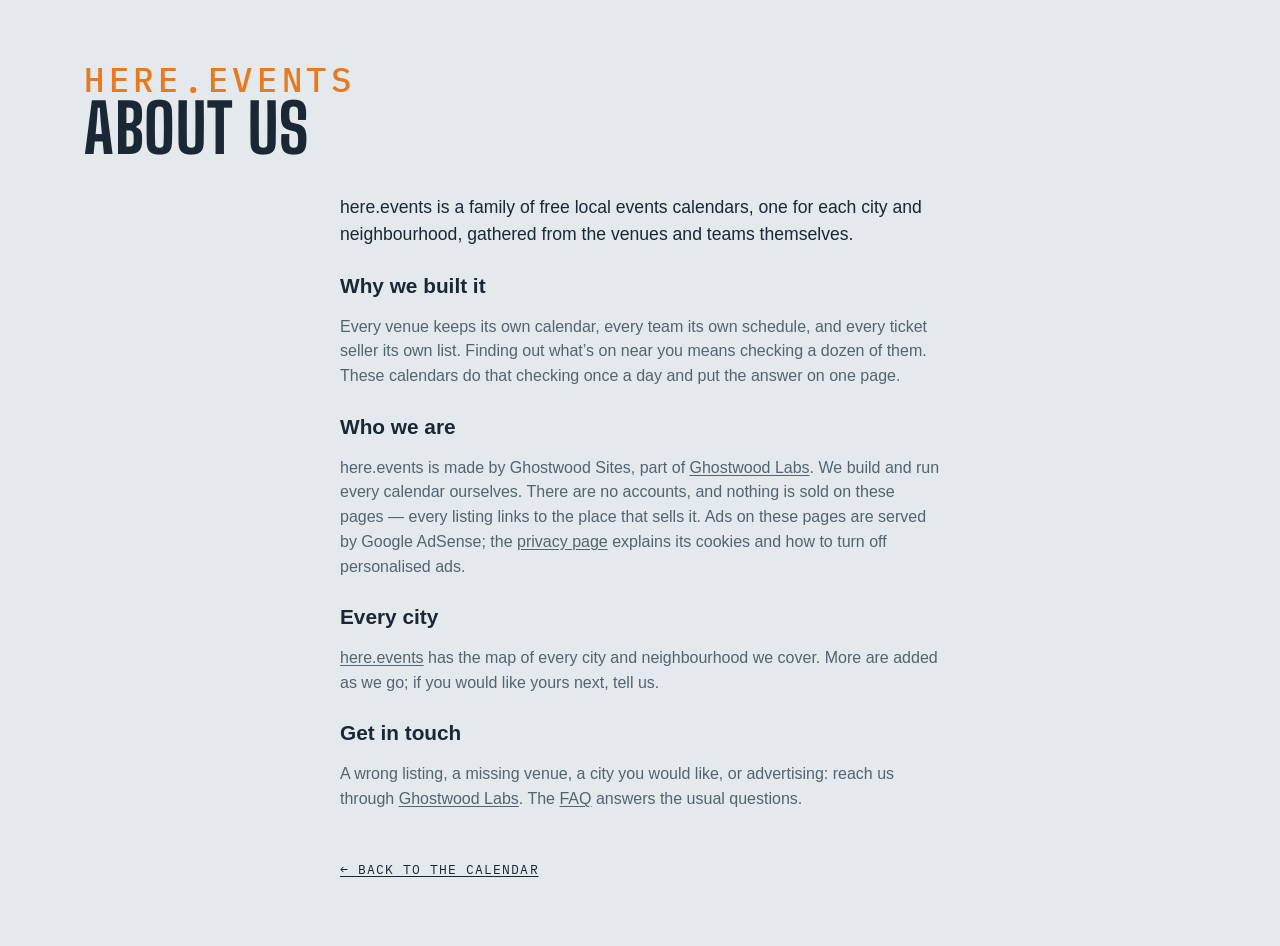
==== commit 94d8b173: "Footer: a Privacy link to here.events/privacy/; About and FAQ name AdSense instead of "no ads that f" ====
--- a/site/about.html
+++ b/site/about.html
@@ -57,7 +57,7 @@
   <p>Every venue keeps its own calendar, every team its own schedule, and every ticket seller its own list. Finding out what’s on near you means checking a dozen of them. These calendars do that checking once a day and put the answer on one page.</p>
 
   <h2>Who we are</h2>
-  <p>here.events is made by Ghostwood Sites, part of <a href="https://ghostwoodlabs.com/" rel="noopener">Ghostwood Labs</a>. We build and run every calendar ourselves. There are no accounts and no ads that follow you, and nothing is sold on these pages — every listing links to the place that sells it.</p>
+  <p>here.events is made by Ghostwood Sites, part of <a href="https://ghostwoodlabs.com/" rel="noopener">Ghostwood Labs</a>. We build and run every calendar ourselves. There are no accounts, and nothing is sold on these pages — every listing links to the place that sells it. Ads on these pages are served by Google AdSense; the <a href="https://here.events/privacy/">privacy page</a> explains its cookies and how to turn off personalised ads.</p>
 
   <h2>Every city</h2>
   <p><a href="https://here.events/">here.events</a> has the map of every city and neighbourhood we cover. More are added as we go; if you would like yours next, tell us.</p>
--- a/site/styles.css
+++ b/site/styles.css
@@ -407,6 +407,10 @@
 .fp-preset { font-size: .8rem; padding: .4em .85em; min-height: 2rem; }
 .fp-preset:hover { border-color: var(--ink-soft); }
 .fp-preset.is-on { background: var(--ink); color: var(--sky); border-color: var(--ink); }
+/* the panel's foot: Apply, pinned to the bottom edge while the panel scrolls (2026-11-05) */
+.fp-foot { position: sticky; bottom: -1rem; z-index: 1; display: flex; justify-content: flex-end; margin: 1.1rem -1.1rem -1rem; padding: .7rem 1.1rem; background: var(--mist); border-top: 1px solid var(--line); }
+.fp-foot .fp-apply { font-size: .9rem; font-weight: 600; padding: .45em 1.6em; min-height: 2.25rem; background: var(--ink); color: var(--sky); border-color: var(--ink); }
+.fp-foot .fp-apply:hover { background: color-mix(in srgb, var(--ink) 85%, var(--sky)); }
 .fp-group h3 {
   white-space: nowrap; /* never wraps (Steve, 2026-09-22) */
   font-family: var(--mono); font-size: .68rem; text-transform: uppercase;
@@ -871,6 +875,7 @@
 .pop-filter { display: flex; justify-content: center; gap: .5em; align-items: center; cursor: pointer; font-weight: 600; font-size: .88rem; margin: 0 0 .8rem; }
 .pop-filter input { accent-color: var(--ink); }
 .pop-filter[hidden] { display: none; } /* an author display beats the hidden attribute: say it outright (Teams mode has no filter to include) */
+.pop-filter-note { margin: -.45rem 0 .9rem; font-size: .68rem; } /* the filter row's footnote: the calendar keeps the filters it was added with (2026-11-05) */
 
 /* ---- share / embed: a <details> in the footer that opens UPWARD, its body
    floating over the list ---- */
@@ -980,6 +985,7 @@
 footer .foot-link { order: 1; } /* Advertise, Embed, Sources */
 footer #embed { order: 2; }
 footer #sources { order: 3; } /* a page link since 2026-10-29, still last on the row */
+footer #contact { order: 4; } /* the mailto, after Sources (2026-11-05) */
 /* the Advertise link: dressed as the Sources / Embed labels, after them */
 footer .foot-link { position: relative; top: -.5px; display: inline-flex; align-items: center; gap: .4rem; /* measured half a pixel under its neighbours' labels (Steve, 2026-09-15) */ font-family: var(--mono); font-size: .9rem; text-transform: uppercase; letter-spacing: .08em; color: var(--ink); text-decoration: none; padding: .2rem 0; white-space: nowrap; }
 footer .foot-link:hover { color: var(--ink-soft); }
@@ -1966,16 +1972,20 @@
 .lm-road { fill: none; stroke: var(--road); stroke-linecap: round; stroke-linejoin: round; stroke-width: calc(var(--u, 1) * .6); opacity: .45; }
 .lm-road-primary, .lm-road-trunk { stroke-width: calc(var(--u, 1) * .9); opacity: .6; }
 .lm-road-motorway { stroke-width: calc(var(--u, 1) * 1.5); opacity: .8; }
+.lm-boundary { fill: none; stroke: var(--lm-dot); stroke-width: calc(var(--u, 1) * 1.3); stroke-dasharray: calc(var(--u, 1) * 6) calc(var(--u, 1) * 3.5); stroke-linecap: round; stroke-linejoin: round; opacity: .7; pointer-events: none; } /* the city's or neighbourhood's own line (build-local-map.mjs `boundary`): dashed, the map dots' orange, over the roads and under the labels and pins */
 .lm-town { font-family: var(--mono); font-weight: 500; letter-spacing: .08em; text-transform: uppercase; fill: var(--ink-soft); paint-order: stroke; stroke: var(--mist); stroke-width: calc(var(--u, 1) * 3); stroke-linejoin: round; pointer-events: none; }
 .lm-town-dot { fill: var(--ink-soft); }
 .lm-water-name { font-family: var(--body); font-style: italic; letter-spacing: .04em; fill: color-mix(in srgb, var(--ink) 55%, #4da3f0); pointer-events: none; }
 .lm-peak { fill: none; stroke: var(--ink-soft); stroke-width: calc(var(--u, 1) * 1.2); stroke-linejoin: round; }
 .lm-peak-name { font-family: var(--mono); letter-spacing: .06em; fill: var(--ink-soft); opacity: .8; paint-order: stroke; stroke: var(--mist); stroke-width: calc(var(--u, 1) * 3); pointer-events: none; }
+:root { --lm-dot: #e8791d; } /* the map's dots: the Ghostwood orange, one shade per theme (Steve, 2026-10-30) */
+:root[data-theme="dark"] { --lm-dot: #f08a33; }
+@media (prefers-color-scheme: dark) { :root:not([data-theme="light"]) { --lm-dot: #f08a33; } }
 .lm-pin { cursor: pointer; outline: none; }
-.lm-pin circle { stroke: var(--mist); stroke-width: calc(var(--u, 1) * 1.6); transition: stroke-width .12s; }
-.lm-pin.is-empty circle { fill: var(--mist); stroke: var(--pin); stroke-dasharray: calc(var(--u, 1) * 2) calc(var(--u, 1) * 2); } /* nothing upcoming under the filters: a hollow ring in the room's colour */
+.lm-pin circle { fill: var(--pin); stroke: var(--mist); stroke-width: calc(var(--u, 1) * 1.6); transition: stroke-width .12s; }
+.lm-pin.is-empty circle { fill: var(--mist); stroke: var(--pin); stroke-dasharray: calc(var(--u, 1) * 2) calc(var(--u, 1) * 2); } /* nothing upcoming under the filters: a hollow ring */
 .lm-pin:hover circle, .lm-pin:focus-visible circle, .lm-pin.is-open circle { stroke: var(--ink); stroke-width: calc(var(--u, 1) * 2.4); }
-.lm-pin .lm-n { font-family: var(--mono); font-weight: 700; fill: var(--mist); text-anchor: middle; pointer-events: none; }
+.lm-pin .lm-n { font-family: var(--mono); font-weight: 700; fill: #141a20; text-anchor: middle; pointer-events: none; }
 .lm-pin.is-empty .lm-n { fill: var(--pin); }
 .lm-pin .lm-name { font-family: var(--body); font-weight: 600; fill: var(--ink); paint-order: stroke; stroke: var(--mist); stroke-width: calc(var(--u, 1) * 3.2); stroke-linejoin: round; pointer-events: none; }
 .lm-pin.is-empty .lm-name { fill: var(--ink-soft); font-weight: 500; }
@@ -1987,19 +1997,24 @@
 .lm-zoom button[data-z="me"] { margin-top: .3rem; } /* the crosshair: the visitor's own spot, a little apart from the zoom */
 .lm-zoom button.is-busy { opacity: .5; cursor: progress; }
 .lm-zoom button[aria-pressed="true"] { color: #2f7fd6; border-color: #2f7fd6; }
-.lm-city { cursor: pointer; }
-.lm-city-dot { fill: #1f8a4c; stroke: #fff; stroke-width: calc(var(--u, 1) * 1.5); }
-.lm-sign-board { fill: #0f7a45; stroke: #fff; stroke-width: calc(var(--u, 1) * 1); } /* one thin white line as the board's edge (Steve, 2026-10-26: 'the white border should actually be the border') */
-.lm-sign-hit { fill: #fff; opacity: 0; }
-.lm-city:hover .lm-sign-hit, .lm-city:focus-visible .lm-sign-hit { opacity: .14; }
-.lm-sign-name, .lm-sign-mi { font-family: var(--body); font-weight: 700; letter-spacing: .01em; fill: #fff; pointer-events: none; }
-.lm-sign-name { letter-spacing: .03em; }
+.lm-zoom button[data-z="cities"] { margin-top: .3rem; } /* Switch City (and Switch Neighbourhood under it): the other sites, a little apart from the zoom — in place of the green signposts (Steve, 2026-10-31) */
+.lm-zoom button[aria-expanded="true"] { color: var(--ink); border-color: var(--ink); }
+.lm-switch .lm-sw-list { list-style: none; margin: .1rem 0 .35rem; padding: 0; }
+.lm-switch .lm-sw-row { display: flex; align-items: baseline; gap: .55rem; padding: .45rem .1rem; border-top: 1px solid var(--line); color: var(--ink); text-decoration: none; font: 500 .9rem/1.25 var(--body); }
+.lm-switch li:first-child .lm-sw-row { border-top: 0; }
+.lm-switch a.lm-sw-row:hover .lm-sw-name, .lm-switch a.lm-sw-row:focus-visible .lm-sw-name { text-decoration: underline; text-underline-offset: .15em; }
+.lm-switch .lm-sw-name { flex: 1; min-width: 0; overflow: hidden; text-overflow: ellipsis; white-space: nowrap; }
+.lm-switch .lm-sw-tag { flex: none; font-family: var(--mono); font-size: .62rem; letter-spacing: .08em; text-transform: uppercase; color: var(--ink-soft); }
+.lm-switch .lm-sw-far { flex: none; font-family: var(--mono); font-size: .72rem; letter-spacing: .04em; color: var(--ink-soft); }
+.lm-switch .is-here .lm-sw-row { font-weight: 700; }
+.lm-switch .is-here .lm-sw-row::after { content: '✓'; flex: none; color: var(--ink-soft); }
+.lm-caption .lm-reset { font: inherit; letter-spacing: inherit; text-transform: inherit; color: var(--ink); background: none; border: 0; border-bottom: 1px solid currentColor; border-radius: 0; padding: 0; cursor: pointer; } /* the filters leave nothing on the map: one tap back to the default (Steve, 2026-10-31) */
+.lm-caption .lm-reset[hidden] { display: none; }
 .lm-me-dot { fill: #2f7fd6; stroke: var(--mist); stroke-width: calc(var(--u, 1) * 2); }
 .lm-me-acc { fill: #2f7fd6; fill-opacity: .14; stroke: #2f7fd6; stroke-opacity: .45; stroke-width: calc(var(--u, 1) * .8); animation: lm-pulse 2.4s ease-out infinite; transform-box: fill-box; transform-origin: center; }
 @keyframes lm-pulse { 0% { fill-opacity: .22; } 100% { fill-opacity: .08; } }
 .lm-pin.is-city circle { opacity: .78; } /* the rest of the city on a neighbourhood map: a shade quieter than the neighbourhood's own rooms */
 .lm-pin.is-city .lm-name { font-weight: 500; fill: var(--ink-soft); }
-.lm-pin .lm-stack { stroke: var(--mist); stroke-width: calc(var(--u, 1) * 1.6); } /* a group of venues (Steve, 2026-10-28): the next venues' discs peek out behind the first */
 .lm-pin.is-group .lm-name { font-weight: 700; }
 /* a group's card: one row a venue, folded like a reddit thread — [+] opens its next events under a thread line, [–] folds them */
 .lm-pop .lm-tree { margin: 0 0 .3rem; }
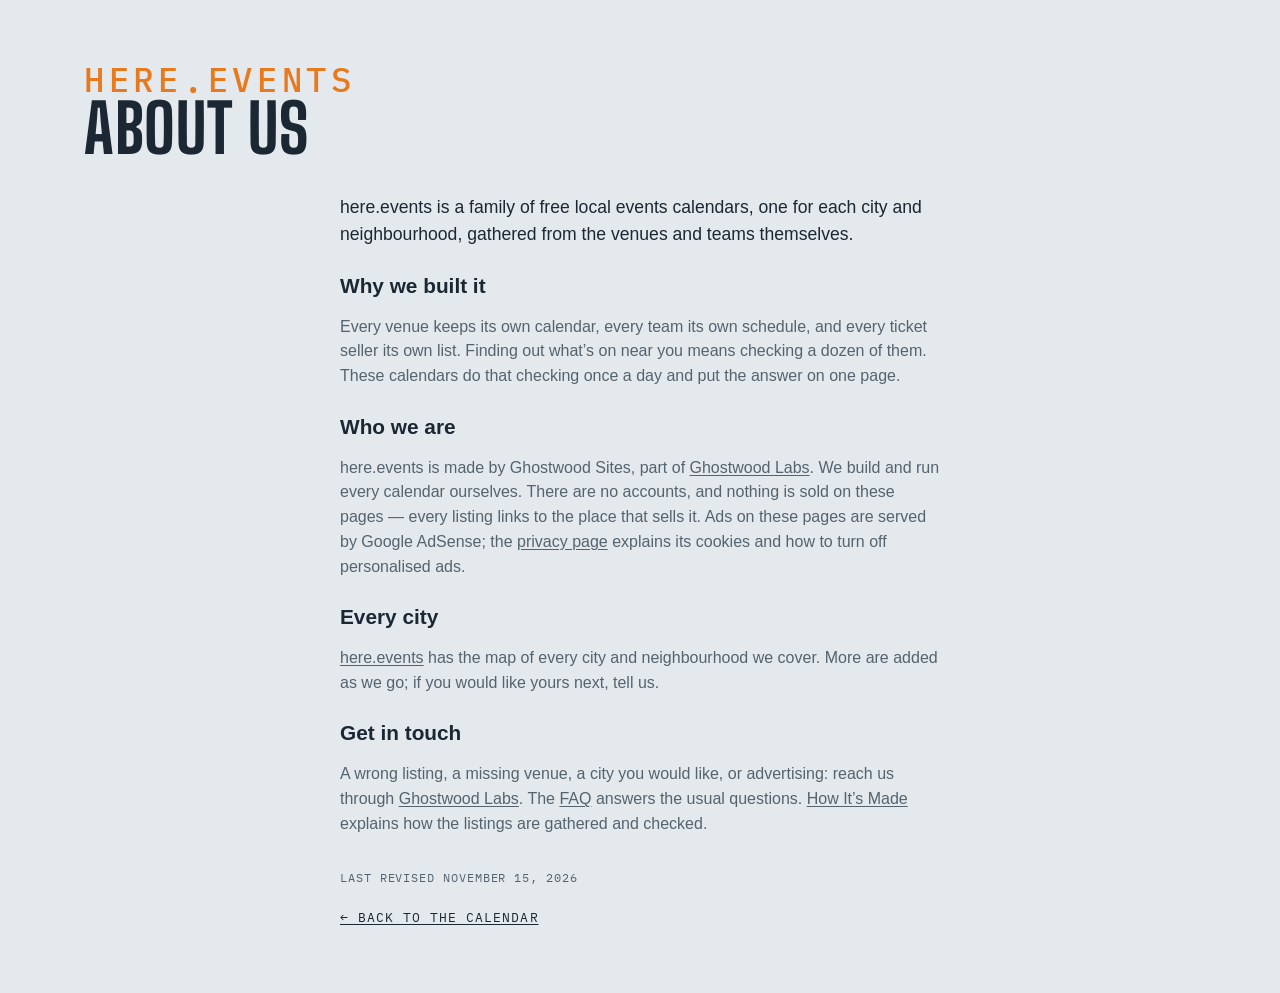
==== commit 3784fba7: "How It's Made page, Updated line, truthful sitemap dates A page on how the calendar is curated, link" ====
--- a/site/about.html
+++ b/site/about.html
@@ -63,8 +63,9 @@
   <p><a href="https://here.events/">here.events</a> has the map of every city and neighbourhood we cover. More are added as we go; if you would like yours next, tell us.</p>
 
   <h2>Get in touch</h2>
-  <p>A wrong listing, a missing venue, a city you would like, or advertising: reach us through <a href="https://ghostwoodlabs.com/" rel="noopener">Ghostwood Labs</a>. The <a href="faq.html">FAQ</a> answers the usual questions.</p>
+  <p>A wrong listing, a missing venue, a city you would like, or advertising: reach us through <a href="https://ghostwoodlabs.com/" rel="noopener">Ghostwood Labs</a>. The <a href="faq.html">FAQ</a> answers the usual questions. <a href="how.html">How It’s Made</a> explains how the listings are gathered and checked.</p>
 
+  <p class="ad-revised">Last revised <time datetime="2026-11-15">November 15, 2026</time></p>
   <a class="ad-back" href="./">← Back to the calendar</a>
 </main>
 </body>
--- a/site/styles.css
+++ b/site/styles.css
@@ -1000,6 +1000,11 @@
 .ad-page p, .ad-page li { color: var(--ink-soft); line-height: 1.55; }
 .ad-page ul { padding-left: 1.2rem; }
 .ad-page .ad-lead { font-size: 1.1rem; color: var(--ink); }
+.updated { margin: 1rem 0 -.6rem; font-family: var(--mono); font-size: .72rem; letter-spacing: .08em; text-transform: uppercase; color: var(--ink-soft); }
+.updated a { color: var(--ink); }
+body:has(#mapView:not([hidden])) .updated { display: none; }
+.ad-page .ad-revised { margin-top: 2rem; font-family: var(--mono); font-size: .72rem; letter-spacing: .08em; text-transform: uppercase; }
+.ad-page .ad-revised + .ad-back { margin-top: .6rem; }
 .ad-page .ad-back { display: inline-block; margin-top: 2rem; font-family: var(--mono); font-size: .8rem; text-transform: uppercase; letter-spacing: .08em; color: var(--ink); }
 footer .share summary { font-size: .9rem; white-space: nowrap; }
 .foot-inner.is-tight .share summary span, .foot-inner.is-tighter .gw-credit {
